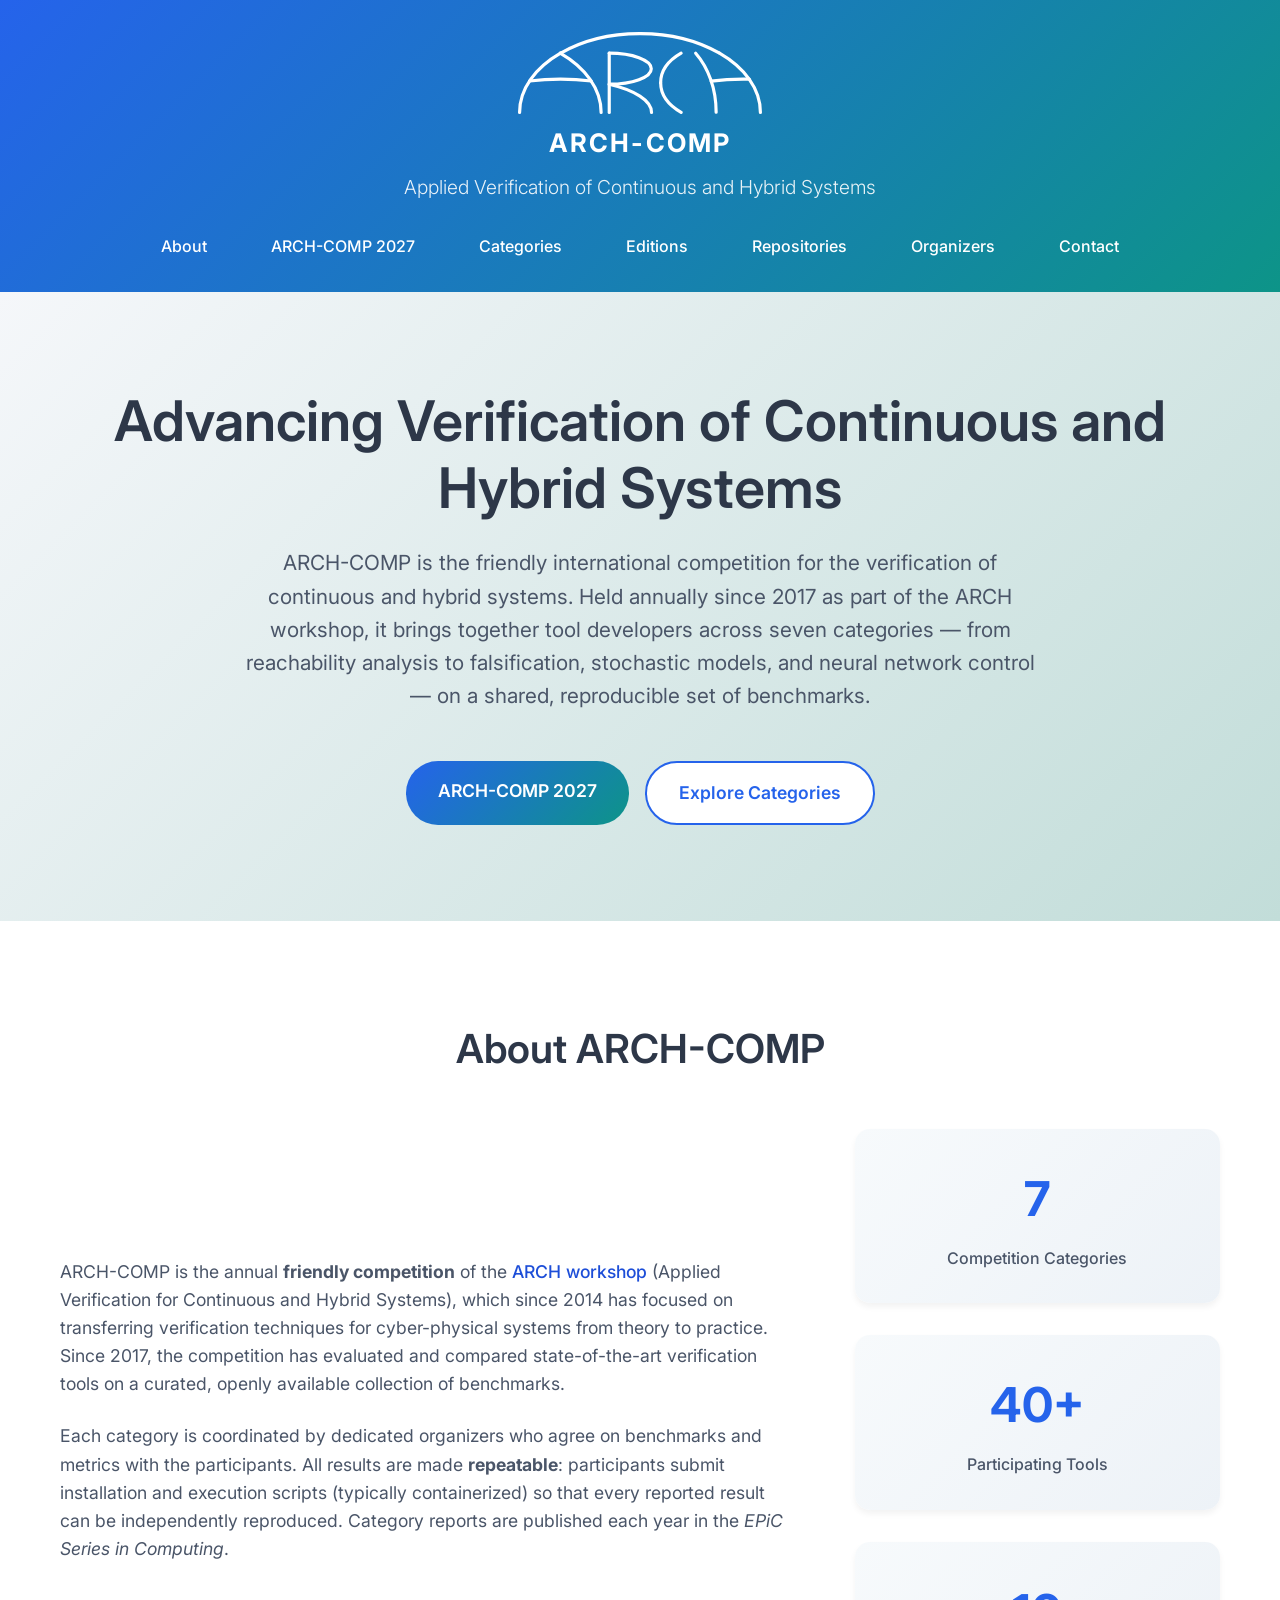
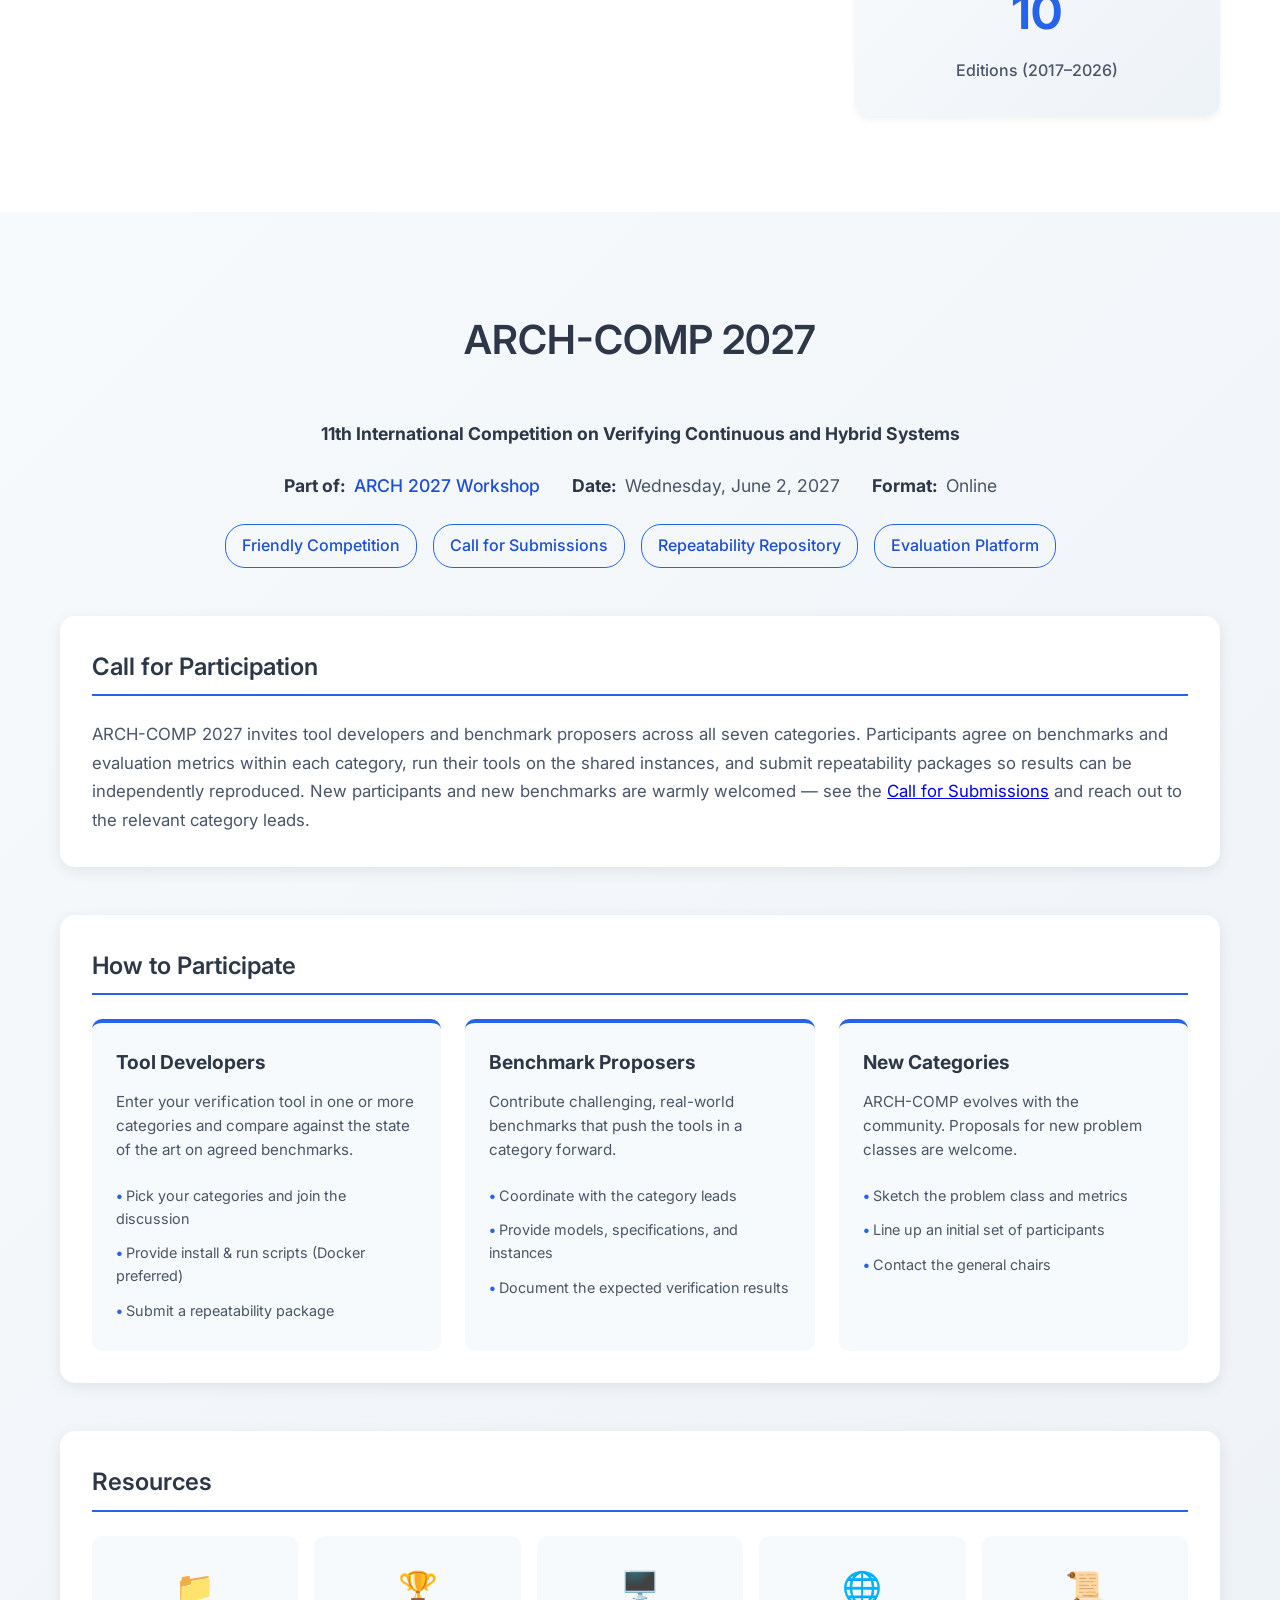
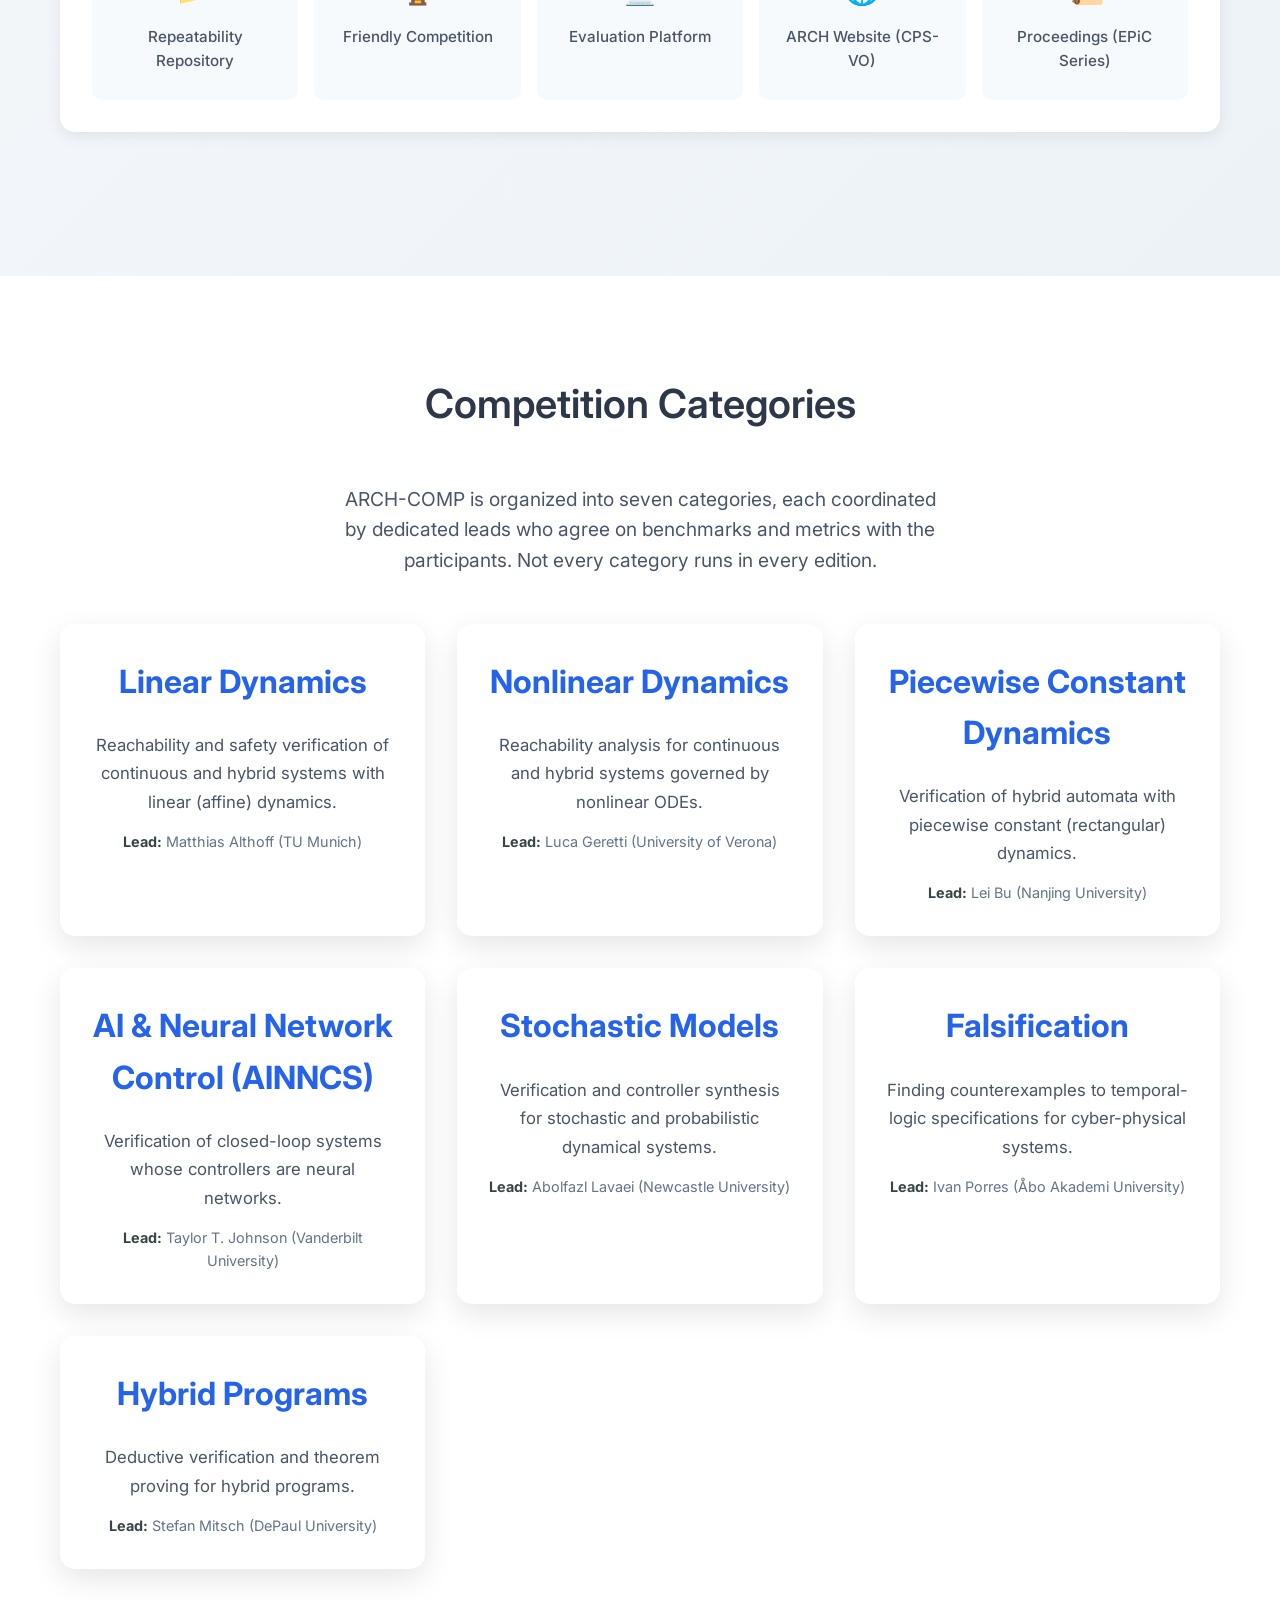
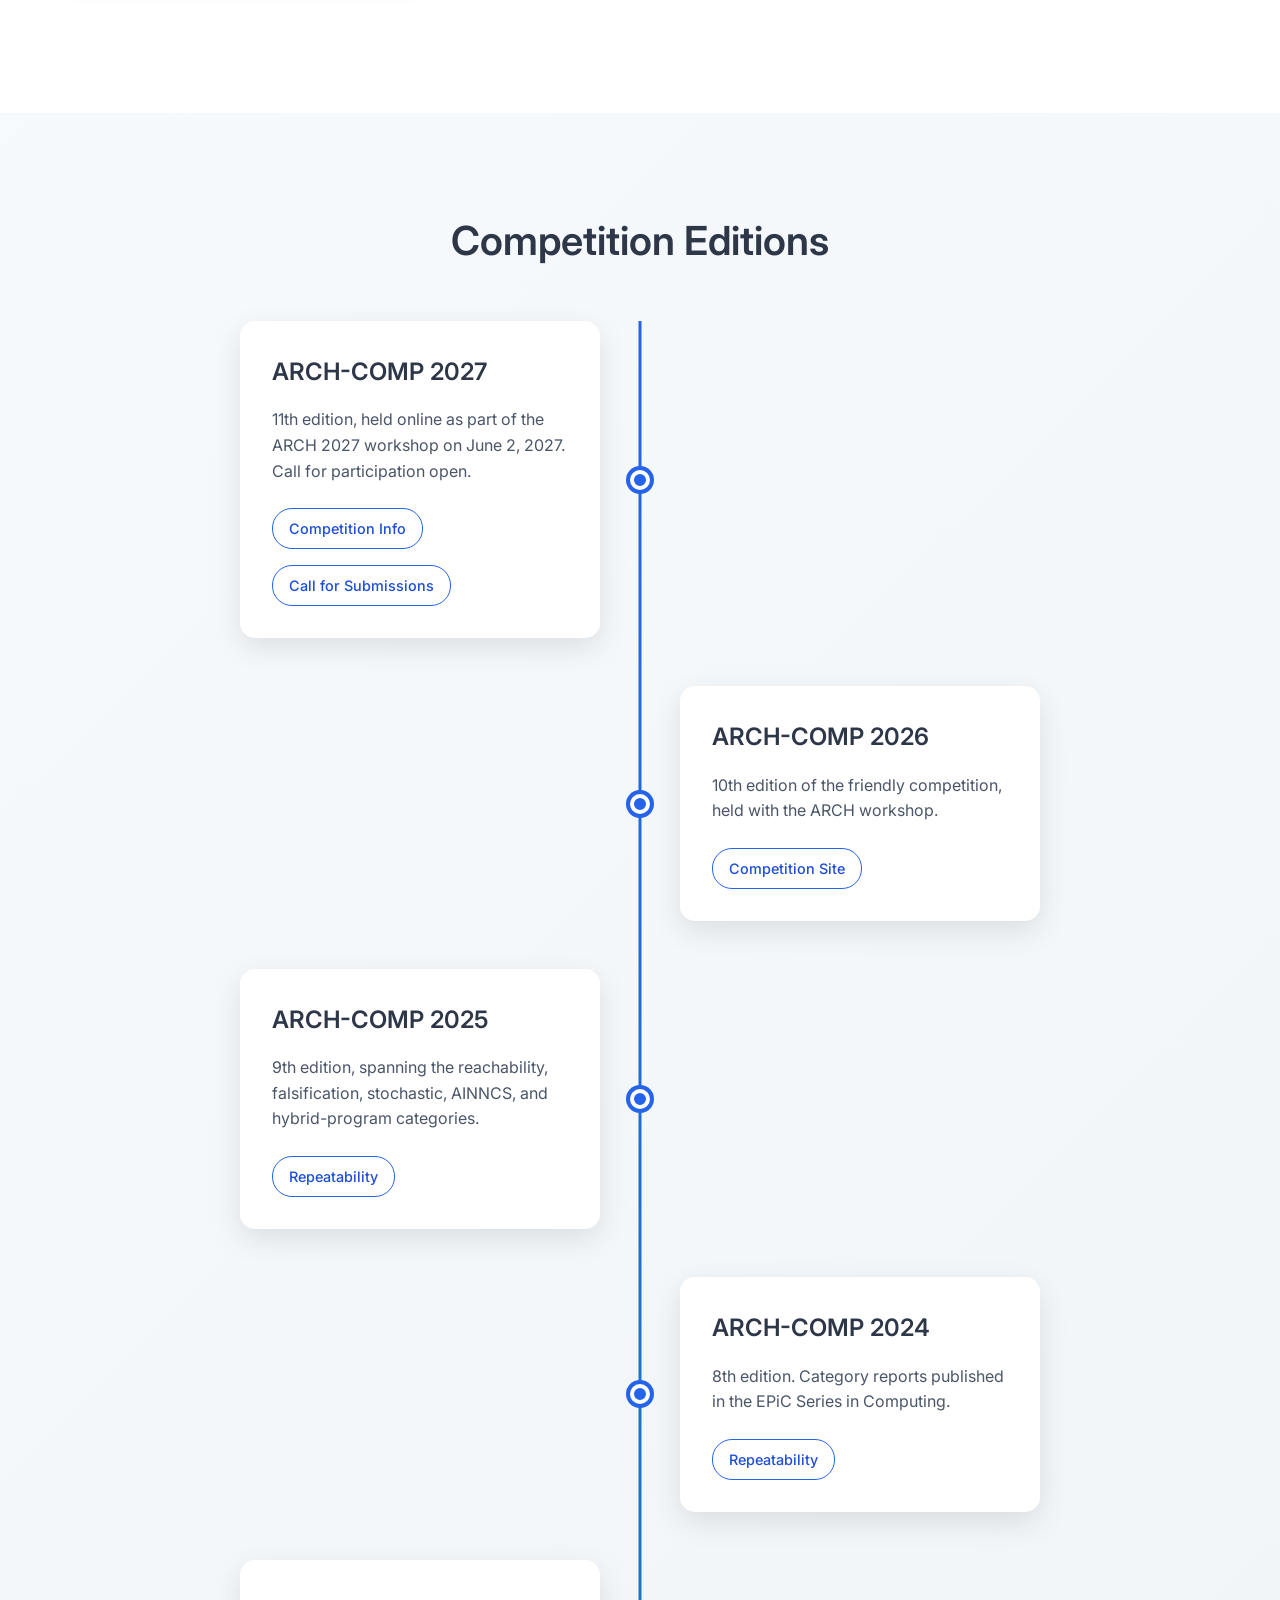
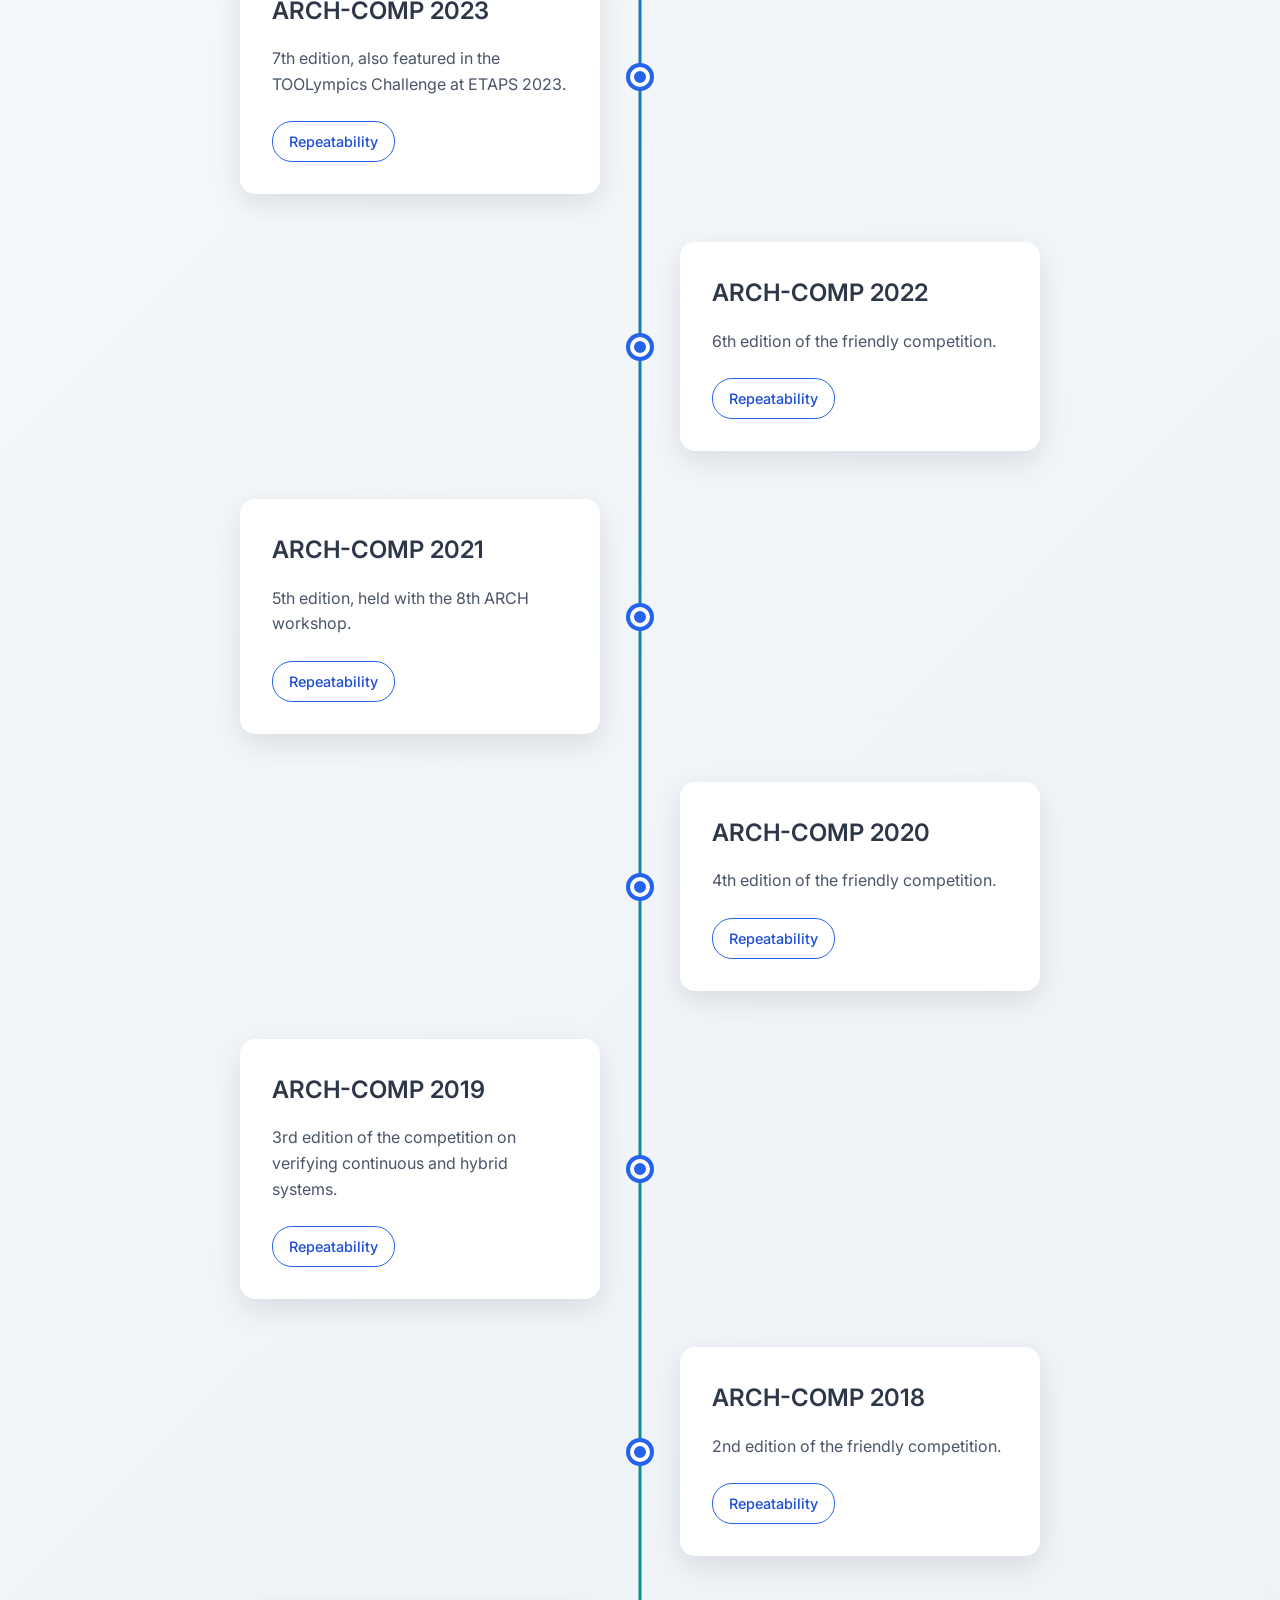
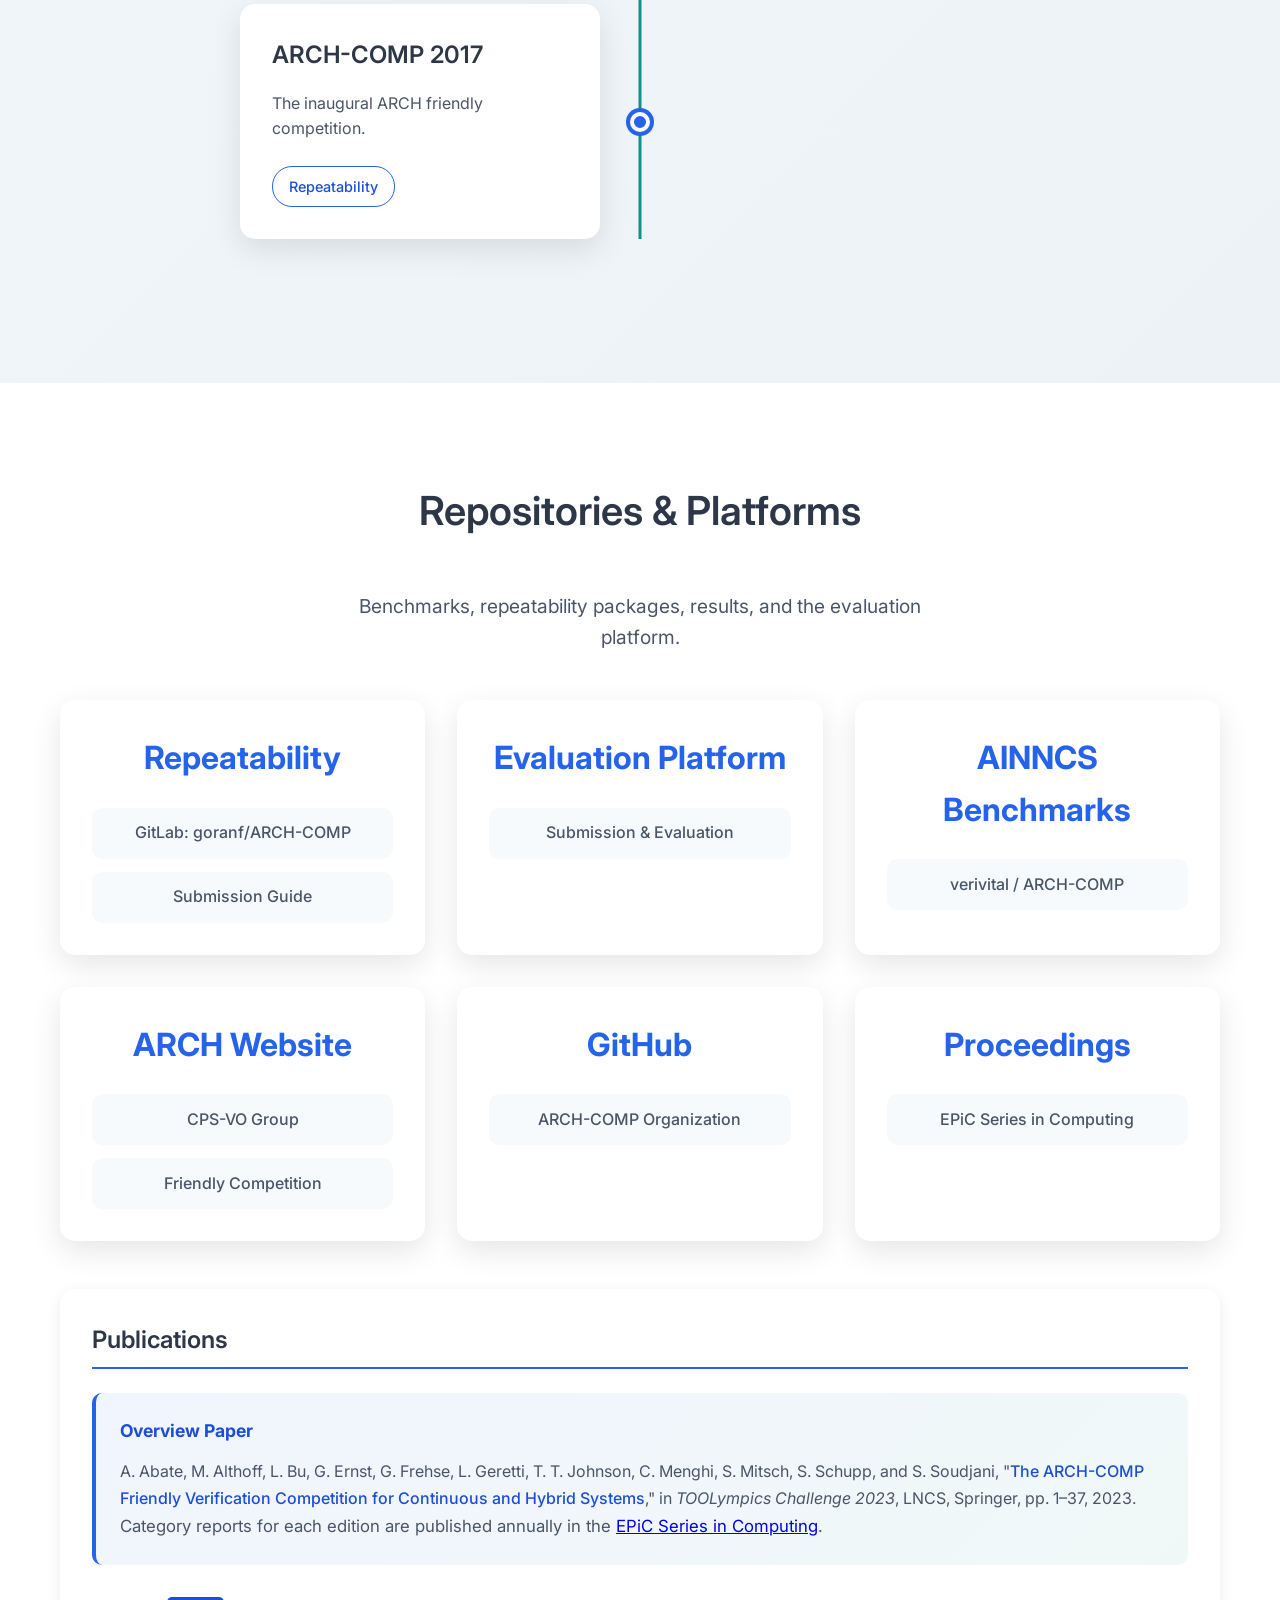
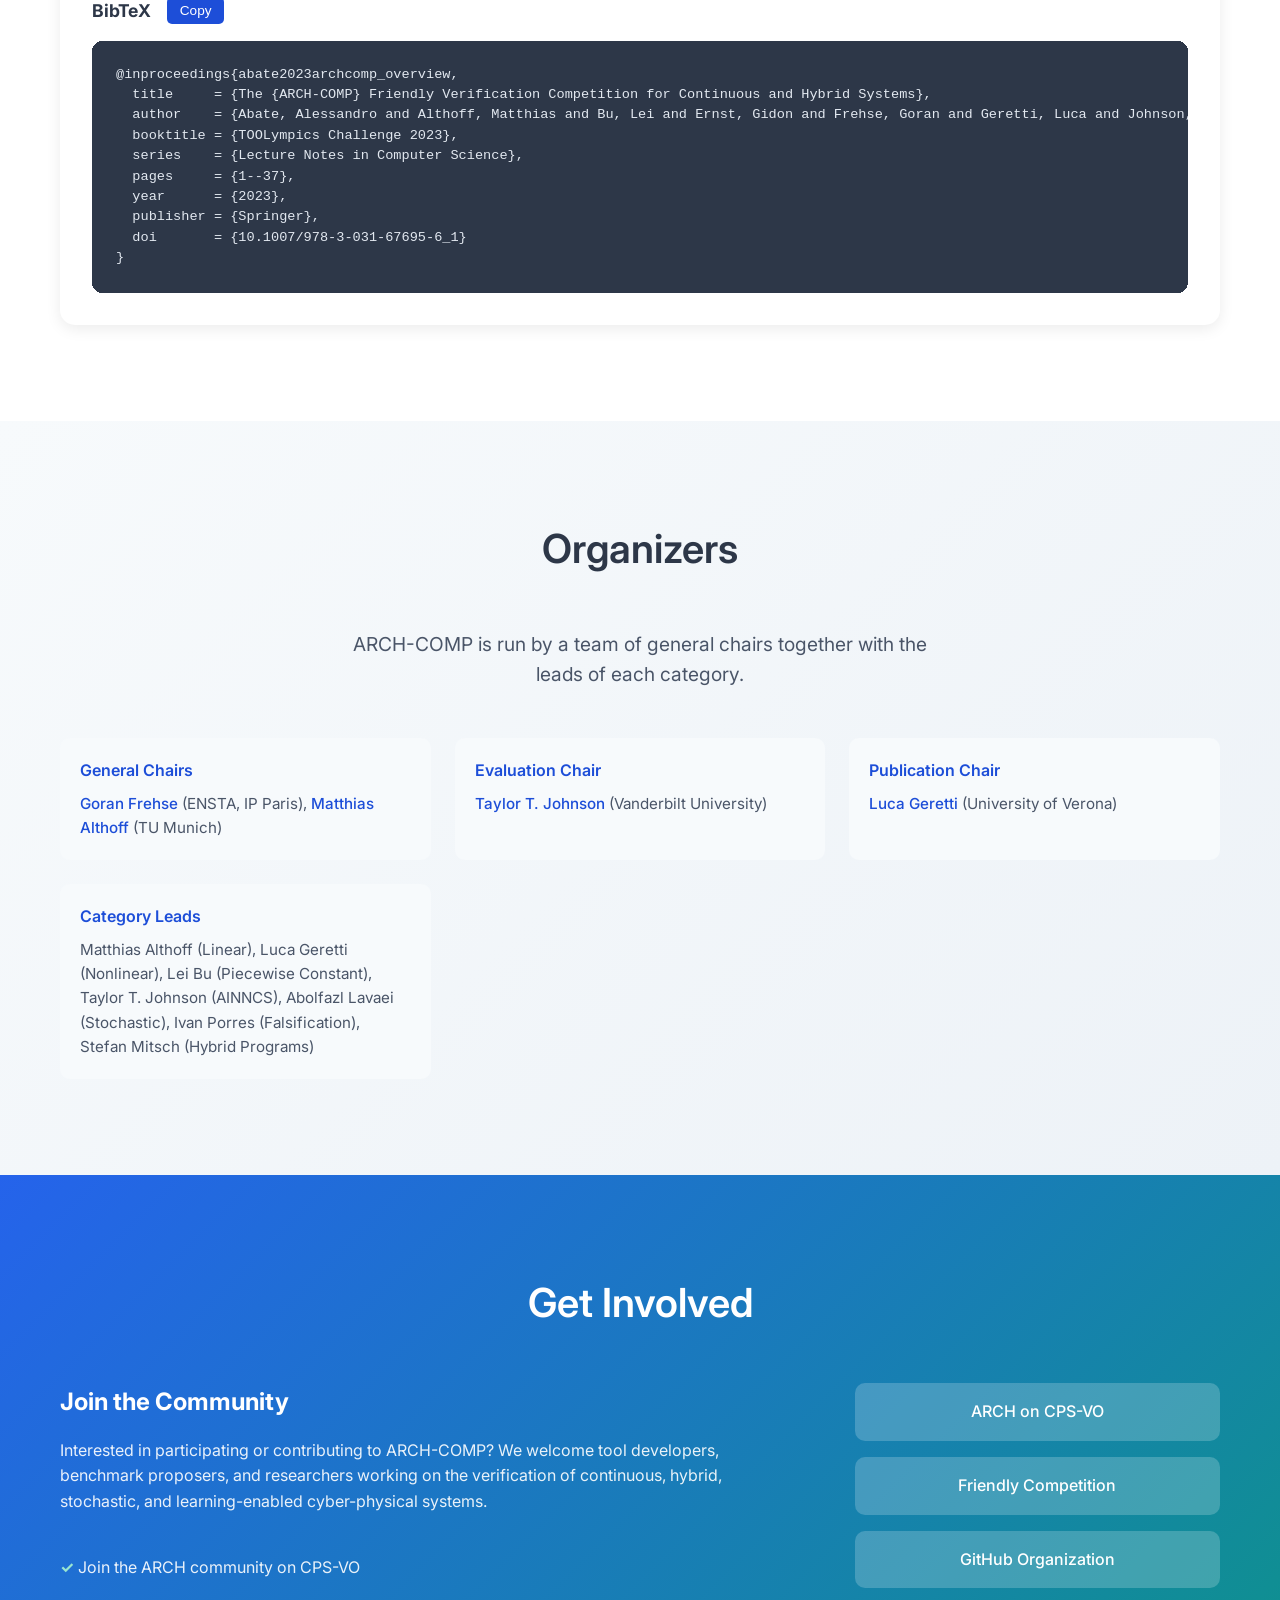
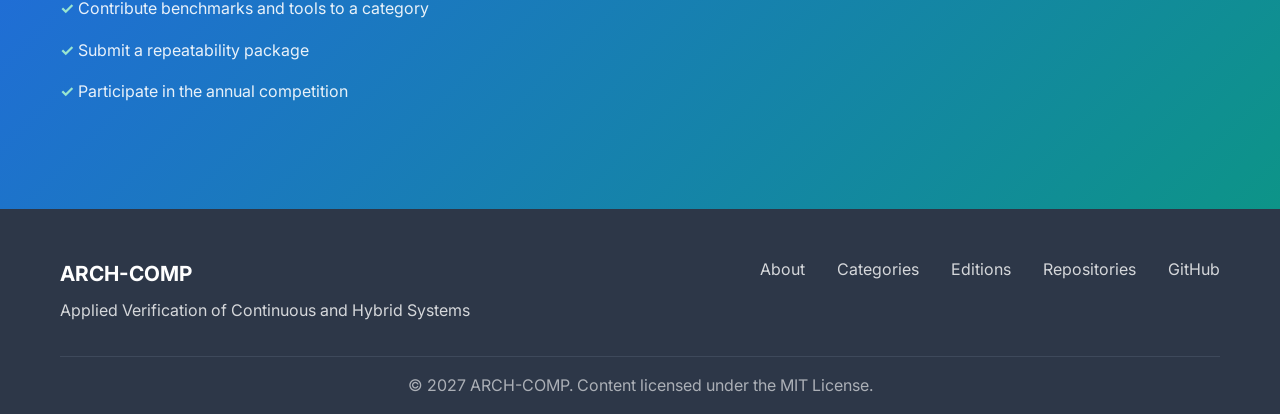
==== index.html @ 12466871 "feat: initial ARCH-COMP website Modernized single-page site for ARCH-COMP, migrated from the CPS-VO " ====
<!DOCTYPE html>
<html lang="en">
<head>
    <meta charset="UTF-8">
    <meta name="viewport" content="width=device-width, initial-scale=1.0">
    <title>ARCH-COMP - International Competition on Verifying Continuous and Hybrid Systems</title>
    <meta name="description" content="ARCH-COMP is the friendly international competition for the verification of continuous and hybrid systems, held annually since 2017 as part of the ARCH workshop. Seven categories spanning reachability, falsification, stochastic models, and neural network control.">
    <link rel="canonical" href="https://arch-comp.github.io/">
    <meta name="theme-color" content="#2563eb">

    <!-- Open Graph -->
    <meta property="og:type" content="website">
    <meta property="og:site_name" content="ARCH-COMP">
    <meta property="og:title" content="ARCH-COMP - Applied Verification of Continuous and Hybrid Systems">
    <meta property="og:description" content="The friendly international competition for the verification of continuous and hybrid systems, held annually since 2017.">
    <meta property="og:url" content="https://arch-comp.github.io/">
    <meta property="og:image" content="https://arch-comp.github.io/images/og-card.png">
    <meta property="og:image:width" content="1200">
    <meta property="og:image:height" content="630">

    <!-- Twitter -->
    <meta name="twitter:card" content="summary_large_image">
    <meta name="twitter:title" content="ARCH-COMP - Applied Verification of Continuous and Hybrid Systems">
    <meta name="twitter:description" content="The friendly international competition for the verification of continuous and hybrid systems, held annually since 2017.">
    <meta name="twitter:image" content="https://arch-comp.github.io/images/og-card.png">

    <!-- Icons -->
    <link rel="icon" href="favicon.ico" sizes="any">
    <link rel="icon" href="favicon.svg" type="image/svg+xml">
    <link rel="apple-touch-icon" href="apple-touch-icon.png">

    <link rel="stylesheet" href="styles.css">
    <link rel="preconnect" href="https://fonts.googleapis.com">
    <link rel="preconnect" href="https://fonts.gstatic.com" crossorigin>
    <link href="https://fonts.googleapis.com/css2?family=Inter:wght@300;400;500;600;700&display=swap" rel="stylesheet">

    <script type="application/ld+json">
    {
      "@context": "https://schema.org",
      "@graph": [
        {
          "@type": "Organization",
          "@id": "https://arch-comp.github.io/#organization",
          "name": "ARCH-COMP",
          "alternateName": "International Competition on Verifying Continuous and Hybrid Systems",
          "url": "https://arch-comp.github.io/",
          "logo": "https://arch-comp.github.io/apple-touch-icon.png",
          "sameAs": ["https://github.com/ARCH-COMP", "https://cps-vo.org/group/ARCH", "https://gitlab.com/goranf/ARCH-COMP"]
        },
        {
          "@type": "Event",
          "name": "ARCH-COMP 2027 - Friendly Competition on Verifying Continuous and Hybrid Systems",
          "startDate": "2027-06-02",
          "eventAttendanceMode": "https://schema.org/OnlineEventAttendanceMode",
          "eventStatus": "https://schema.org/EventScheduled",
          "url": "https://arch-comp.github.io/#archcomp2027",
          "location": {
            "@type": "VirtualLocation",
            "url": "https://cps-vo.org/group/ARCH"
          },
          "organizer": { "@id": "https://arch-comp.github.io/#organization" }
        }
      ]
    }
    </script>
</head>
<body>
    <a href="#main" class="skip-link">Skip to main content</a>
    <header class="header">
        <div class="container">
            <div class="header-content">
                <a href="#hero" class="logo" aria-label="ARCH-COMP home">
                    <img src="logo-white.svg" alt="ARCH" class="logo-img" width="300" height="100">
                    <span class="logo-word">ARCH-COMP</span>
                </a>
                <p class="tagline">Applied Verification of Continuous and Hybrid Systems</p>
            </div>
            <nav class="nav" aria-label="Primary">
                <ul class="nav-list">
                    <li><a href="#about">About</a></li>
                    <li><a href="#archcomp2027">ARCH-COMP 2027</a></li>
                    <li><a href="#categories">Categories</a></li>
                    <li><a href="#competitions">Editions</a></li>
                    <li><a href="#repositories">Repositories</a></li>
                    <li><a href="#organizers">Organizers</a></li>
                    <li><a href="#contact">Contact</a></li>
                </ul>
            </nav>
        </div>
    </header>

    <main class="main" id="main">
        <section id="hero" class="hero">
            <div class="container">
                <div class="hero-content">
                    <h1 class="hero-title">Advancing Verification of Continuous and Hybrid Systems</h1>
                    <p class="hero-description">
                        ARCH-COMP is the friendly international competition for the verification of continuous
                        and hybrid systems. Held annually since 2017 as part of the ARCH workshop, it brings
                        together tool developers across seven categories &mdash; from reachability analysis to
                        falsification, stochastic models, and neural network control &mdash; on a shared,
                        reproducible set of benchmarks.
                    </p>
                    <div class="hero-buttons">
                        <a href="#archcomp2027" class="btn btn-primary">ARCH-COMP 2027</a>
                        <a href="#categories" class="btn btn-secondary">Explore Categories</a>
                    </div>
                </div>
            </div>
        </section>

        <section id="about" class="about">
            <div class="container">
                <h2 class="section-title">About ARCH-COMP</h2>
                <div class="about-content">
                    <div class="about-text">
                        <p>
                            ARCH-COMP is the annual <strong>friendly competition</strong> of the
                            <a href="https://cps-vo.org/group/ARCH" class="researcher-link" target="_blank" rel="noopener">ARCH workshop</a>
                            (Applied Verification for Continuous and Hybrid Systems), which since 2014 has focused on
                            transferring verification techniques for cyber-physical systems from theory to practice.
                            Since 2017, the competition has evaluated and compared state-of-the-art verification tools
                            on a curated, openly available collection of benchmarks.
                        </p>
                        <p>
                            Each category is coordinated by dedicated organizers who agree on benchmarks and metrics
                            with the participants. All results are made <strong>repeatable</strong>: participants submit
                            installation and execution scripts (typically containerized) so that every reported result
                            can be independently reproduced. Category reports are published each year in the
                            <em>EPiC Series in Computing</em>.
                        </p>
                    </div>
                    <div class="about-stats">
                        <div class="stat">
                            <span class="stat-number">7</span>
                            <span class="stat-label">Competition Categories</span>
                        </div>
                        <div class="stat">
                            <span class="stat-number">40+</span>
                            <span class="stat-label">Participating Tools</span>
                        </div>
                        <div class="stat">
                            <span class="stat-number">10</span>
                            <span class="stat-label">Editions (2017&ndash;2026)</span>
                        </div>
                    </div>
                </div>
            </div>
        </section>

        <section id="archcomp2027" class="vnncomp2026">
            <div class="container">
                <h2 class="section-title">ARCH-COMP 2027</h2>

                <div class="vnncomp2026-header">
                    <div class="vnncomp2026-meta">
                        <div class="vnncomp2026-meta-item">
                            <strong>11th International Competition on Verifying Continuous and Hybrid Systems</strong>
                        </div>
                    </div>

                    <div class="vnncomp2026-meta">
                        <div class="vnncomp2026-meta-item">
                            <strong>Part of:</strong> <a href="https://cps-vo.org/group/ARCH" class="researcher-link" target="_blank" rel="noopener">ARCH 2027 Workshop</a>
                        </div>
                        <div class="vnncomp2026-meta-item">
                            <strong>Date:</strong> Wednesday, June 2, 2027
                        </div>
                        <div class="vnncomp2026-meta-item">
                            <strong>Format:</strong> Online
                        </div>
                    </div>

                    <div class="vnncomp2026-links">
                        <a href="https://cps-vo.org/group/ARCH/FriendlyCompetition" class="vnncomp2026-link" target="_blank" rel="noopener">Friendly Competition</a>
                        <a href="https://cps-vo.org/group/ARCH/CallForSubmissions" class="vnncomp2026-link" target="_blank" rel="noopener">Call for Submissions</a>
                        <a href="https://gitlab.com/goranf/ARCH-COMP" class="vnncomp2026-link" target="_blank" rel="noopener">Repeatability Repository</a>
                        <a href="https://arch.repeatability.cps.cit.tum.de/" class="vnncomp2026-link" target="_blank" rel="noopener">Evaluation Platform</a>
                    </div>
                </div>

                <!-- Call for participation -->
                <div class="vnncomp2026-section">
                    <h3 class="vnncomp2026-section-title">Call for Participation</h3>
                    <p class="section-text">
                        ARCH-COMP 2027 invites tool developers and benchmark proposers across all seven categories.
                        Participants agree on benchmarks and evaluation metrics within each category, run their tools
                        on the shared instances, and submit repeatability packages so results can be independently
                        reproduced. New participants and new benchmarks are warmly welcomed &mdash; see the
                        <a href="https://cps-vo.org/group/ARCH/CallForSubmissions" target="_blank" rel="noopener">Call for Submissions</a>
                        and reach out to the relevant category leads.
                    </p>
                </div>

                <!-- Participation Info -->
                <div class="vnncomp2026-section">
                    <h3 class="vnncomp2026-section-title">How to Participate</h3>
                    <div class="participation-grid">
                        <div class="participation-card">
                            <h4>Tool Developers</h4>
                            <p>Enter your verification tool in one or more categories and compare against the state of the art on agreed benchmarks.</p>
                            <ul>
                                <li>Pick your categories and join the discussion</li>
                                <li>Provide install &amp; run scripts (Docker preferred)</li>
                                <li>Submit a repeatability package</li>
                            </ul>
                        </div>
                        <div class="participation-card">
                            <h4>Benchmark Proposers</h4>
                            <p>Contribute challenging, real-world benchmarks that push the tools in a category forward.</p>
                            <ul>
                                <li>Coordinate with the category leads</li>
                                <li>Provide models, specifications, and instances</li>
                                <li>Document the expected verification results</li>
                            </ul>
                        </div>
                        <div class="participation-card">
                            <h4>New Categories</h4>
                            <p>ARCH-COMP evolves with the community. Proposals for new problem classes are welcome.</p>
                            <ul>
                                <li>Sketch the problem class and metrics</li>
                                <li>Line up an initial set of participants</li>
                                <li>Contact the general chairs</li>
                            </ul>
                        </div>
                    </div>
                </div>

                <!-- Resources -->
                <div class="vnncomp2026-section">
                    <h3 class="vnncomp2026-section-title">Resources</h3>
                    <div class="resources-grid">
                        <a href="https://gitlab.com/goranf/ARCH-COMP" class="resource-link" target="_blank" rel="noopener">
                            <span class="resource-icon">📁</span>
                            <span class="resource-text">Repeatability Repository</span>
                        </a>
                        <a href="https://cps-vo.org/group/ARCH/FriendlyCompetition" class="resource-link" target="_blank" rel="noopener">
                            <span class="resource-icon">🏆</span>
                            <span class="resource-text">Friendly Competition</span>
                        </a>
                        <a href="https://arch.repeatability.cps.cit.tum.de/" class="resource-link" target="_blank" rel="noopener">
                            <span class="resource-icon">🖥️</span>
                            <span class="resource-text">Evaluation Platform</span>
                        </a>
                        <a href="https://cps-vo.org/group/ARCH" class="resource-link" target="_blank" rel="noopener">
                            <span class="resource-icon">🌐</span>
                            <span class="resource-text">ARCH Website (CPS-VO)</span>
                        </a>
                        <a href="https://easychair.org/publications/EPiC/Computing" class="resource-link" target="_blank" rel="noopener">
                            <span class="resource-icon">📜</span>
                            <span class="resource-text">Proceedings (EPiC Series)</span>
                        </a>
                    </div>
                </div>
            </div>
        </section>

        <section id="categories" class="repositories">
            <div class="container">
                <h2 class="section-title">Competition Categories</h2>
                <p class="section-description">
                    ARCH-COMP is organized into seven categories, each coordinated by dedicated leads who agree on
                    benchmarks and metrics with the participants. Not every category runs in every edition.
                </p>

                <div class="repo-grid">
                    <div class="repo-card">
                        <h3 class="repo-year">Linear Dynamics</h3>
                        <p class="section-text">Reachability and safety verification of continuous and hybrid systems with linear (affine) dynamics.</p>
                        <p class="cat-lead"><strong>Lead:</strong> Matthias Althoff (TU Munich)</p>
                    </div>
                    <div class="repo-card">
                        <h3 class="repo-year">Nonlinear Dynamics</h3>
                        <p class="section-text">Reachability analysis for continuous and hybrid systems governed by nonlinear ODEs.</p>
                        <p class="cat-lead"><strong>Lead:</strong> Luca Geretti (University of Verona)</p>
                    </div>
                    <div class="repo-card">
                        <h3 class="repo-year">Piecewise Constant Dynamics</h3>
                        <p class="section-text">Verification of hybrid automata with piecewise constant (rectangular) dynamics.</p>
                        <p class="cat-lead"><strong>Lead:</strong> Lei Bu (Nanjing University)</p>
                    </div>
                    <div class="repo-card">
                        <h3 class="repo-year">AI &amp; Neural Network Control (AINNCS)</h3>
                        <p class="section-text">Verification of closed-loop systems whose controllers are neural networks.</p>
                        <p class="cat-lead"><strong>Lead:</strong> Taylor T. Johnson (Vanderbilt University)</p>
                    </div>
                    <div class="repo-card">
                        <h3 class="repo-year">Stochastic Models</h3>
                        <p class="section-text">Verification and controller synthesis for stochastic and probabilistic dynamical systems.</p>
                        <p class="cat-lead"><strong>Lead:</strong> Abolfazl Lavaei (Newcastle University)</p>
                    </div>
                    <div class="repo-card">
                        <h3 class="repo-year">Falsification</h3>
                        <p class="section-text">Finding counterexamples to temporal-logic specifications for cyber-physical systems.</p>
                        <p class="cat-lead"><strong>Lead:</strong> Ivan Porres (Åbo Akademi University)</p>
                    </div>
                    <div class="repo-card">
                        <h3 class="repo-year">Hybrid Programs</h3>
                        <p class="section-text">Deductive verification and theorem proving for hybrid programs.</p>
                        <p class="cat-lead"><strong>Lead:</strong> Stefan Mitsch (DePaul University)</p>
                    </div>
                </div>
            </div>
        </section>

        <section id="competitions" class="competitions">
            <div class="container">
                <h2 class="section-title">Competition Editions</h2>
                <div class="timeline">
                    <div class="timeline-item" data-year="2027">
                        <div class="timeline-marker"></div>
                        <div class="timeline-content">
                            <h3 class="timeline-title">ARCH-COMP 2027</h3>
                            <p class="timeline-description">11th edition, held online as part of the ARCH 2027 workshop on June 2, 2027. Call for participation open.</p>
                            <div class="timeline-links">
                                <a href="#archcomp2027" class="timeline-link">Competition Info</a>
                                <a href="https://cps-vo.org/group/ARCH/CallForSubmissions" class="timeline-link" target="_blank" rel="noopener">Call for Submissions</a>
                            </div>
                        </div>
                    </div>
                    <div class="timeline-item" data-year="2026">
                        <div class="timeline-marker"></div>
                        <div class="timeline-content">
                            <h3 class="timeline-title">ARCH-COMP 2026</h3>
                            <p class="timeline-description">10th edition of the friendly competition, held with the ARCH workshop.</p>
                            <div class="timeline-links">
                                <a href="https://cps-vo.org/group/ARCH/FriendlyCompetition" class="timeline-link" target="_blank" rel="noopener">Competition Site</a>
                            </div>
                        </div>
                    </div>
                    <div class="timeline-item" data-year="2025">
                        <div class="timeline-marker"></div>
                        <div class="timeline-content">
                            <h3 class="timeline-title">ARCH-COMP 2025</h3>
                            <p class="timeline-description">9th edition, spanning the reachability, falsification, stochastic, AINNCS, and hybrid-program categories.</p>
                            <div class="timeline-links">
                                <a href="https://gitlab.com/goranf/ARCH-COMP/-/tree/master/2025" class="timeline-link" target="_blank" rel="noopener">Repeatability</a>
                            </div>
                        </div>
                    </div>
                    <div class="timeline-item" data-year="2024">
                        <div class="timeline-marker"></div>
                        <div class="timeline-content">
                            <h3 class="timeline-title">ARCH-COMP 2024</h3>
                            <p class="timeline-description">8th edition. Category reports published in the EPiC Series in Computing.</p>
                            <div class="timeline-links">
                                <a href="https://gitlab.com/goranf/ARCH-COMP/-/tree/master/2024" class="timeline-link" target="_blank" rel="noopener">Repeatability</a>
                            </div>
                        </div>
                    </div>
                    <div class="timeline-item" data-year="2023">
                        <div class="timeline-marker"></div>
                        <div class="timeline-content">
                            <h3 class="timeline-title">ARCH-COMP 2023</h3>
                            <p class="timeline-description">7th edition, also featured in the TOOLympics Challenge at ETAPS 2023.</p>
                            <div class="timeline-links">
                                <a href="https://gitlab.com/goranf/ARCH-COMP/-/tree/master/2023" class="timeline-link" target="_blank" rel="noopener">Repeatability</a>
                            </div>
                        </div>
                    </div>
                    <div class="timeline-item" data-year="2022">
                        <div class="timeline-marker"></div>
                        <div class="timeline-content">
                            <h3 class="timeline-title">ARCH-COMP 2022</h3>
                            <p class="timeline-description">6th edition of the friendly competition.</p>
                            <div class="timeline-links">
                                <a href="https://gitlab.com/goranf/ARCH-COMP/-/tree/master/2022" class="timeline-link" target="_blank" rel="noopener">Repeatability</a>
                            </div>
                        </div>
                    </div>
                    <div class="timeline-item" data-year="2021">
                        <div class="timeline-marker"></div>
                        <div class="timeline-content">
                            <h3 class="timeline-title">ARCH-COMP 2021</h3>
                            <p class="timeline-description">5th edition, held with the 8th ARCH workshop.</p>
                            <div class="timeline-links">
                                <a href="https://gitlab.com/goranf/ARCH-COMP/-/tree/master/2021" class="timeline-link" target="_blank" rel="noopener">Repeatability</a>
                            </div>
                        </div>
                    </div>
                    <div class="timeline-item" data-year="2020">
                        <div class="timeline-marker"></div>
                        <div class="timeline-content">
                            <h3 class="timeline-title">ARCH-COMP 2020</h3>
                            <p class="timeline-description">4th edition of the friendly competition.</p>
                            <div class="timeline-links">
                                <a href="https://gitlab.com/goranf/ARCH-COMP/-/tree/master/2020" class="timeline-link" target="_blank" rel="noopener">Repeatability</a>
                            </div>
                        </div>
                    </div>
                    <div class="timeline-item" data-year="2019">
                        <div class="timeline-marker"></div>
                        <div class="timeline-content">
                            <h3 class="timeline-title">ARCH-COMP 2019</h3>
                            <p class="timeline-description">3rd edition of the competition on verifying continuous and hybrid systems.</p>
                            <div class="timeline-links">
                                <a href="https://gitlab.com/goranf/ARCH-COMP/-/tree/master/2019" class="timeline-link" target="_blank" rel="noopener">Repeatability</a>
                            </div>
                        </div>
                    </div>
                    <div class="timeline-item" data-year="2018">
                        <div class="timeline-marker"></div>
                        <div class="timeline-content">
                            <h3 class="timeline-title">ARCH-COMP 2018</h3>
                            <p class="timeline-description">2nd edition of the friendly competition.</p>
                            <div class="timeline-links">
                                <a href="https://gitlab.com/goranf/ARCH-COMP/-/tree/master/2018" class="timeline-link" target="_blank" rel="noopener">Repeatability</a>
                            </div>
                        </div>
                    </div>
                    <div class="timeline-item" data-year="2017">
                        <div class="timeline-marker"></div>
                        <div class="timeline-content">
                            <h3 class="timeline-title">ARCH-COMP 2017</h3>
                            <p class="timeline-description">The inaugural ARCH friendly competition.</p>
                            <div class="timeline-links">
                                <a href="https://gitlab.com/goranf/ARCH-COMP/-/tree/master/2017" class="timeline-link" target="_blank" rel="noopener">Repeatability</a>
                            </div>
                        </div>
                    </div>
                </div>
            </div>
        </section>

        <section id="repositories" class="repositories">
            <div class="container">
                <h2 class="section-title">Repositories &amp; Platforms</h2>
                <p class="section-description">
                    Benchmarks, repeatability packages, results, and the evaluation platform.
                </p>

                <div class="repo-grid">
                    <div class="repo-card">
                        <h3 class="repo-year">Repeatability</h3>
                        <div class="repo-links">
                            <a href="https://gitlab.com/goranf/ARCH-COMP" class="repo-link" target="_blank" rel="noopener">GitLab: goranf/ARCH-COMP</a>
                            <a href="https://gitlab.com/goranf/ARCH-COMP/-/blob/master/README.md" class="repo-link" target="_blank" rel="noopener">Submission Guide</a>
                        </div>
                    </div>
                    <div class="repo-card">
                        <h3 class="repo-year">Evaluation Platform</h3>
                        <div class="repo-links">
                            <a href="https://arch.repeatability.cps.cit.tum.de/" class="repo-link" target="_blank" rel="noopener">Submission &amp; Evaluation</a>
                        </div>
                    </div>
                    <div class="repo-card">
                        <h3 class="repo-year">AINNCS Benchmarks</h3>
                        <div class="repo-links">
                            <a href="https://github.com/verivital/ARCH-COMP2024" class="repo-link" target="_blank" rel="noopener">verivital / ARCH-COMP</a>
                        </div>
                    </div>
                    <div class="repo-card">
                        <h3 class="repo-year">ARCH Website</h3>
                        <div class="repo-links">
                            <a href="https://cps-vo.org/group/ARCH" class="repo-link" target="_blank" rel="noopener">CPS-VO Group</a>
                            <a href="https://cps-vo.org/group/ARCH/FriendlyCompetition" class="repo-link" target="_blank" rel="noopener">Friendly Competition</a>
                        </div>
                    </div>
                    <div class="repo-card">
                        <h3 class="repo-year">GitHub</h3>
                        <div class="repo-links">
                            <a href="https://github.com/ARCH-COMP" class="repo-link" target="_blank" rel="noopener">ARCH-COMP Organization</a>
                        </div>
                    </div>
                    <div class="repo-card">
                        <h3 class="repo-year">Proceedings</h3>
                        <div class="repo-links">
                            <a href="https://easychair.org/publications/EPiC/Computing" class="repo-link" target="_blank" rel="noopener">EPiC Series in Computing</a>
                        </div>
                    </div>
                </div>

                <!-- Publications -->
                <div class="publications-section" id="publications">
                    <h3 class="publications-title">Publications</h3>

                    <div class="overview-paper">
                        <h4>Overview Paper</h4>
                        <p class="paper-citation">
                            A. Abate, M. Althoff, L. Bu, G. Ernst, G. Frehse, L. Geretti, T. T. Johnson, C. Menghi,
                            S. Mitsch, S. Schupp, and S. Soudjani,
                            "<a href="https://doi.org/10.1007/978-3-031-67695-6_1" target="_blank" rel="noopener">The ARCH-COMP Friendly Verification Competition for Continuous and Hybrid Systems</a>,"
                            in <em>TOOLympics Challenge 2023</em>, LNCS, Springer, pp. 1&ndash;37, 2023.
                        </p>
                        <p class="section-text">
                            Category reports for each edition are published annually in the
                            <a href="https://easychair.org/publications/EPiC/Computing" target="_blank" rel="noopener">EPiC Series in Computing</a>.
                        </p>
                    </div>

                    <div class="bibtex-section">
                        <h4>BibTeX <button class="copy-bibtex-btn" onclick="copyBibtex()">Copy</button></h4>
                        <pre class="bibtex-code" id="bibtex-content">@inproceedings{abate2023archcomp_overview,
  title     = {The {ARCH-COMP} Friendly Verification Competition for Continuous and Hybrid Systems},
  author    = {Abate, Alessandro and Althoff, Matthias and Bu, Lei and Ernst, Gidon and Frehse, Goran and Geretti, Luca and Johnson, Taylor T. and Menghi, Claudio and Mitsch, Stefan and Schupp, Stefan and Soudjani, Sadegh},
  booktitle = {TOOLympics Challenge 2023},
  series    = {Lecture Notes in Computer Science},
  pages     = {1--37},
  year      = {2023},
  publisher = {Springer},
  doi       = {10.1007/978-3-031-67695-6_1}
}</pre>
                    </div>
                </div>
            </div>
        </section>

        <section id="organizers" class="participants">
            <div class="container">
                <h2 class="section-title">Organizers</h2>
                <p class="section-description">
                    ARCH-COMP is run by a team of general chairs together with the leads of each category.
                </p>

                <div class="committee-grid">
                    <div class="committee-role">
                        <h4>General Chairs</h4>
                        <p>
                            <a href="https://ensta-paris.fr/" class="researcher-link" target="_blank" rel="noopener">Goran Frehse</a> (ENSTA, IP Paris),
                            <a href="https://www.ce.cit.tum.de/en/cps/members/prof-dr-ing-matthias-althoff/" class="researcher-link" target="_blank" rel="noopener">Matthias Althoff</a> (TU Munich)
                        </p>
                    </div>
                    <div class="committee-role">
                        <h4>Evaluation Chair</h4>
                        <p>
                            <a href="https://www.taylortjohnson.com/" class="researcher-link" target="_blank" rel="noopener">Taylor T. Johnson</a> (Vanderbilt University)
                        </p>
                    </div>
                    <div class="committee-role">
                        <h4>Publication Chair</h4>
                        <p>
                            <a href="https://www.di.univr.it/?ent=persona&id=32338" class="researcher-link" target="_blank" rel="noopener">Luca Geretti</a> (University of Verona)
                        </p>
                    </div>
                    <div class="committee-role">
                        <h4>Category Leads</h4>
                        <p>
                            Matthias Althoff (Linear), Luca Geretti (Nonlinear), Lei Bu (Piecewise Constant),
                            Taylor T. Johnson (AINNCS), Abolfazl Lavaei (Stochastic), Ivan Porres (Falsification),
                            Stefan Mitsch (Hybrid Programs)
                        </p>
                    </div>
                </div>
            </div>
        </section>

        <section id="contact" class="contact">
            <div class="container">
                <h2 class="section-title">Get Involved</h2>
                <div class="contact-content">
                    <div class="contact-info">
                        <h3>Join the Community</h3>
                        <p>
                            Interested in participating or contributing to ARCH-COMP? We welcome tool developers,
                            benchmark proposers, and researchers working on the verification of continuous, hybrid,
                            stochastic, and learning-enabled cyber-physical systems.
                        </p>
                        <ul class="contact-list">
                            <li>Join the ARCH community on CPS-VO</li>
                            <li>Contribute benchmarks and tools to a category</li>
                            <li>Submit a repeatability package</li>
                            <li>Participate in the annual competition</li>
                        </ul>
                    </div>
                    <div class="contact-links">
                        <a href="https://cps-vo.org/group/ARCH" class="contact-btn" target="_blank" rel="noopener">ARCH on CPS-VO</a>
                        <a href="https://cps-vo.org/group/ARCH/FriendlyCompetition" class="contact-btn" target="_blank" rel="noopener">Friendly Competition</a>
                        <a href="https://github.com/ARCH-COMP" class="contact-btn" target="_blank" rel="noopener">GitHub Organization</a>
                    </div>
                </div>
            </div>
        </section>
    </main>

    <footer class="footer">
        <div class="container">
            <div class="footer-content">
                <div class="footer-info">
                    <h3>ARCH-COMP</h3>
                    <p>Applied Verification of Continuous and Hybrid Systems</p>
                </div>
                <nav class="footer-links" aria-label="Footer">
                    <a href="#about">About</a>
                    <a href="#categories">Categories</a>
                    <a href="#competitions">Editions</a>
                    <a href="#repositories">Repositories</a>
                    <a href="https://github.com/ARCH-COMP" target="_blank" rel="noopener">GitHub</a>
                </nav>
            </div>
            <div class="footer-bottom">
                <p>&copy; 2027 ARCH-COMP. Content licensed under the MIT License.</p>
            </div>
        </div>
    </footer>

    <script src="script.js"></script>
</body>
</html>
---- styles.css ----
/* Brand color tokens (ARCH blue -> teal, matching the submission platform) */
:root {
    --brand: #2563eb;          /* primary brand blue (decorative / large headings) */
    --brand-dark: #0d9488;     /* secondary brand teal (gradient end) */
    --brand-link: #1d4ed8;     /* darker blue for small/interactive text — WCAG AA (6.3:1 on white) */
    --brand-slate: #384446;    /* ARCH logo slate (letters, dark accents) */
}

/* CSS Reset and Base Styles */
* {
    margin: 0;
    padding: 0;
    box-sizing: border-box;
}

html {
    scroll-behavior: smooth;
}

body {
    font-family: 'Inter', -apple-system, BlinkMacSystemFont, 'Segoe UI', 'Roboto', sans-serif;
    line-height: 1.6;
    color: #333;
    background-color: #ffffff;
}

.container {
    max-width: 1200px;
    margin: 0 auto;
    padding: 0 20px;
}

/* Header Styles */
.header {
    background: linear-gradient(135deg, #2563eb 0%, #0d9488 100%);
    color: white;
    padding: 2rem 0;
    box-shadow: 0 2px 10px rgba(0,0,0,0.1);
}

.header-content {
    text-align: center;
    margin-bottom: 2rem;
}

.logo {
    font-size: 3rem;
    font-weight: 700;
    margin-bottom: 0.5rem;
    letter-spacing: -0.02em;
}

.tagline {
    font-size: 1.2rem;
    opacity: 0.9;
    font-weight: 300;
}

.nav-list {
    display: flex;
    justify-content: center;
    list-style: none;
    gap: 2rem;
    flex-wrap: wrap;
}

.nav-list a {
    color: white;
    text-decoration: none;
    font-weight: 500;
    padding: 0.5rem 1rem;
    border-radius: 25px;
    transition: all 0.3s ease;
}

.nav-list a:hover {
    background-color: rgba(255,255,255,0.2);
    transform: translateY(-2px);
}

/* Hero Section */
.hero {
    background: linear-gradient(135deg, #f5f7fa 0%, #c2ddd9 100%);
    padding: 6rem 0;
    text-align: center;
}

.hero-title {
    font-size: 3.5rem;
    font-weight: 600;
    margin-bottom: 1.5rem;
    color: #2d3748;
    line-height: 1.2;
}

.hero-description {
    font-size: 1.3rem;
    color: #4a5568;
    max-width: 800px;
    margin: 0 auto 3rem;
    line-height: 1.6;
}

.hero-buttons {
    display: flex;
    gap: 1rem;
    justify-content: center;
    flex-wrap: wrap;
}

.btn {
    display: inline-block;
    padding: 1rem 2rem;
    text-decoration: none;
    border-radius: 50px;
    font-weight: 600;
    transition: all 0.3s ease;
    border: none;
    cursor: pointer;
    font-size: 1.1rem;
}

.btn-primary {
    background: linear-gradient(135deg, #2563eb 0%, #0d9488 100%);
    color: white;
}

.btn-primary:hover {
    transform: translateY(-3px);
    box-shadow: 0 10px 25px rgba(37, 99, 235, 0.4);
}

.btn-secondary {
    background: white;
    color: #2563eb;
    border: 2px solid #2563eb;
}

.btn-secondary:hover {
    background: #2563eb;
    color: white;
    transform: translateY(-3px);
}

/* Section Styles */
.section-title {
    font-size: 2.5rem;
    font-weight: 600;
    text-align: center;
    margin-bottom: 3rem;
    color: #2d3748;
}

.section-description {
    text-align: center;
    font-size: 1.2rem;
    color: #4a5568;
    max-width: 600px;
    margin: 0 auto 3rem;
}

/* About Section */
.about {
    padding: 6rem 0;
    background: white;
}

.about-content {
    display: grid;
    grid-template-columns: 2fr 1fr;
    gap: 4rem;
    align-items: center;
}

.about-text p {
    font-size: 1.1rem;
    color: #4a5568;
    margin-bottom: 1.5rem;
}

.about-stats {
    display: grid;
    gap: 2rem;
}

.stat {
    text-align: center;
    padding: 2rem;
    background: linear-gradient(135deg, #f7fafc 0%, #edf2f7 100%);
    border-radius: 15px;
    box-shadow: 0 4px 6px rgba(0,0,0,0.05);
}

.stat-number {
    display: block;
    font-size: 3rem;
    font-weight: 700;
    color: #2563eb;
    margin-bottom: 0.5rem;
}

.stat-label {
    color: #4a5568;
    font-weight: 500;
}

/* AAAI 2026 Lab Section */
.aaai2026 {
    padding: 6rem 0;
    background: white;
}

.aaai2026-header {
    text-align: center;
    margin-bottom: 3rem;
}

.aaai2026-meta {
    display: flex;
    flex-wrap: wrap;
    justify-content: center;
    gap: 2rem;
    margin-bottom: 2rem;
}

.aaai2026-meta-item {
    display: flex;
    align-items: center;
    gap: 0.5rem;
    font-size: 1.1rem;
    color: #4a5568;
}

.aaai2026-meta-item strong {
    color: #2d3748;
}

.aaai2026-links {
    display: flex;
    justify-content: center;
    gap: 1rem;
    margin-bottom: 2rem;
    flex-wrap: wrap;
}

.aaai2026-link {
    color: #2563eb;
    text-decoration: none;
    padding: 0.5rem 1rem;
    border: 1px solid #2563eb;
    border-radius: 20px;
    font-weight: 500;
    transition: all 0.3s ease;
}

.aaai2026-link:hover {
    background: #2563eb;
    color: white;
}

.aaai2026-organizers {
    font-size: 0.95rem;
    color: #4a5568;
    max-width: 900px;
    margin: 0 auto 3rem;
    text-align: center;
    line-height: 2.2;
}

/* Researcher Links */
.researcher-link {
    color: #2563eb;
    text-decoration: none;
    font-weight: 500;
    transition: color 0.2s ease;
}

.researcher-link:hover {
    color: #0d9488;
    text-decoration: underline;
}

.scholar-icon {
    display: inline-block;
    width: 16px;
    height: 16px;
    margin-left: 4px;
    vertical-align: middle;
    opacity: 0.7;
    transition: opacity 0.2s ease;
}

.scholar-icon:hover {
    opacity: 1;
}

/* Ensure scholar icon link stays visible after click/visited */
a[title="Google Scholar"] {
    display: inline;
}

a[title="Google Scholar"]:visited .scholar-icon,
a[title="Google Scholar"]:active .scholar-icon {
    display: inline-block;
    opacity: 0.7;
}

.speaker-link {
    color: #4a5568;
    text-decoration: none;
    border-bottom: 1px dotted #2563eb;
    transition: all 0.2s ease;
}

.speaker-link:hover {
    color: #2563eb;
    border-bottom-style: solid;
}

/* Program Schedule Table */
.program-section {
    margin-bottom: 3rem;
}

.program-section-title {
    font-size: 1.5rem;
    font-weight: 600;
    color: #2d3748;
    margin-bottom: 1.5rem;
    padding-bottom: 0.5rem;
    border-bottom: 2px solid #2563eb;
}

.program-table {
    width: 100%;
    border-collapse: collapse;
    background: white;
    border-radius: 10px;
    overflow: hidden;
    box-shadow: 0 4px 15px rgba(0,0,0,0.08);
}

.program-table th {
    background: linear-gradient(135deg, #2563eb 0%, #0d9488 100%);
    color: white;
    padding: 1rem;
    text-align: left;
    font-weight: 600;
}

.program-table td {
    padding: 1rem;
    border-bottom: 1px solid #e2e8f0;
    vertical-align: top;
}

.program-table tr:last-child td {
    border-bottom: none;
}

.program-table tr:hover:not(.program-break) {
    background-color: #f7fafc;
}

.program-break {
    background: linear-gradient(135deg, #f7fafc 0%, #edf2f7 100%);
}

.program-break td {
    text-align: center;
    font-weight: 600;
    color: #2563eb;
    padding: 1.5rem;
}

.program-time {
    font-weight: 500;
    color: #2563eb;
    white-space: nowrap;
}

.program-topic {
    font-weight: 500;
    color: #2d3748;
}

.program-topic-desc {
    font-size: 0.9rem;
    color: #718096;
    margin-top: 0.25rem;
}

.program-speaker {
    color: #4a5568;
}

.program-resources {
    min-width: 100px;
}

.colab-link {
    display: inline-flex;
    align-items: center;
    gap: 0.25rem;
    padding: 0.25rem 0.75rem;
    background: #f7fafc;
    color: #2563eb;
    text-decoration: none;
    border-radius: 15px;
    font-size: 0.85rem;
    font-weight: 500;
    transition: all 0.3s ease;
}

.colab-link:hover {
    background: #2563eb;
    color: white;
}

/* Responsive Table */
@media (max-width: 768px) {
    .program-table {
        font-size: 0.9rem;
    }

    .program-table th,
    .program-table td {
        padding: 0.75rem 0.5rem;
    }

    /* Keep the Resources column (Colab/slides/eval links) visible; allow horizontal scroll instead of hiding it */
    .program-table {
        display: block;
        overflow-x: auto;
        -webkit-overflow-scrolling: touch;
    }

    .aaai2026-meta {
        flex-direction: column;
        align-items: center;
        gap: 0.75rem;
    }
}

@media (max-width: 480px) {
    .program-table {
        display: block;
        overflow-x: auto;
    }

    .program-section-title {
        font-size: 1.25rem;
    }
}

/* VNN-COMP 2026 Section */
.vnncomp2026 {
    padding: 6rem 0;
    background: linear-gradient(135deg, #f7fafc 0%, #edf2f7 100%);
}

.vnncomp2026-header {
    text-align: center;
    margin-bottom: 3rem;
}

.vnncomp2026-meta {
    display: flex;
    flex-wrap: wrap;
    justify-content: center;
    gap: 2rem;
    margin-bottom: 1.5rem;
}

.vnncomp2026-meta-item {
    display: flex;
    align-items: center;
    gap: 0.5rem;
    font-size: 1.1rem;
    color: #4a5568;
}

.vnncomp2026-meta-item strong {
    color: #2d3748;
}

.vnncomp2026-links {
    display: flex;
    justify-content: center;
    gap: 1rem;
    margin-bottom: 2rem;
    flex-wrap: wrap;
}

.vnncomp2026-link {
    color: #2563eb;
    text-decoration: none;
    padding: 0.5rem 1rem;
    border: 1px solid #2563eb;
    border-radius: 20px;
    font-weight: 500;
    transition: all 0.3s ease;
}

.vnncomp2026-link:hover {
    background: #2563eb;
    color: white;
}

.vnncomp2026-section {
    margin-bottom: 3rem;
    background: white;
    padding: 2rem;
    border-radius: 15px;
    box-shadow: 0 4px 15px rgba(0,0,0,0.08);
}

.vnncomp2026-section-title {
    font-size: 1.5rem;
    font-weight: 600;
    color: #2d3748;
    margin-bottom: 1.5rem;
    padding-bottom: 0.5rem;
    border-bottom: 2px solid #2563eb;
}

/* FLoC Olympic Games callout — gold accent to stand out among the white cards */
.olympics-callout {
    background: linear-gradient(135deg, #fffaf0 0%, #ffffff 65%);
    border-left: 5px solid #f6b73c;
}

.olympics-callout .vnncomp2026-section-title {
    border-bottom-color: #f6b73c;
}

.olympics-cta {
    margin-top: 1.25rem;
}

/* News Timeline */
.news-timeline {
    display: flex;
    flex-direction: column;
    gap: 1rem;
}

.news-item {
    display: flex;
    gap: 1.5rem;
    align-items: flex-start;
    padding: 1rem;
    background: #f7fafc;
    border-radius: 10px;
    border-left: 4px solid #2563eb;
}

.news-date {
    font-weight: 600;
    color: #2563eb;
    white-space: nowrap;
    min-width: 120px;
}

.news-text {
    color: #4a5568;
}

/* Dates Grid */
.dates-grid {
    display: grid;
    grid-template-columns: repeat(auto-fit, minmax(250px, 1fr));
    gap: 1rem;
}

.date-item {
    display: flex;
    flex-direction: column;
    padding: 1.25rem;
    background: #f7fafc;
    border-radius: 10px;
    border-left: 4px solid #cbd5e0;
}

.date-item.highlight {
    border-left-color: #2563eb;
    background: linear-gradient(135deg, #2563eb15 0%, #0d948815 100%);
}

.date-label {
    font-weight: 600;
    color: #2d3748;
    margin-bottom: 0.5rem;
}

.date-value {
    color: #4a5568;
}

.date-item.highlight .date-value {
    color: #2563eb;
    font-weight: 600;
}

/* Participation Grid */
.participation-grid {
    display: grid;
    grid-template-columns: repeat(auto-fit, minmax(280px, 1fr));
    gap: 1.5rem;
}

.participation-card {
    padding: 1.5rem;
    background: #f7fafc;
    border-radius: 10px;
    border-top: 4px solid #2563eb;
}

.participation-card h4 {
    font-size: 1.2rem;
    color: #2d3748;
    margin-bottom: 0.75rem;
}

.participation-card p {
    color: #4a5568;
    margin-bottom: 1rem;
    font-size: 0.95rem;
}

.participation-card ul {
    list-style: none;
    padding: 0;
}

.participation-card li {
    padding: 0.35rem 0;
    color: #4a5568;
    font-size: 0.9rem;
}

.participation-card li::before {
    content: "• ";
    color: #2563eb;
    font-weight: bold;
}

/* Committee Grid */
.committee-grid {
    display: grid;
    grid-template-columns: repeat(auto-fit, minmax(280px, 1fr));
    gap: 1.5rem;
}

.committee-role {
    padding: 1.25rem;
    background: #f7fafc;
    border-radius: 10px;
}

.committee-role h4 {
    font-size: 1rem;
    color: #2563eb;
    margin-bottom: 0.5rem;
    font-weight: 600;
}

.committee-role p {
    color: #4a5568;
    font-size: 0.95rem;
    line-height: 1.6;
}

/* Resources Grid */
.resources-grid {
    display: grid;
    grid-template-columns: repeat(auto-fit, minmax(180px, 1fr));
    gap: 1rem;
}

.resource-link {
    display: flex;
    flex-direction: column;
    align-items: center;
    padding: 1.5rem 1rem;
    background: #f7fafc;
    border-radius: 10px;
    text-decoration: none;
    transition: all 0.3s ease;
    border: 2px solid transparent;
}

.resource-link:hover {
    border-color: #2563eb;
    transform: translateY(-3px);
    box-shadow: 0 6px 20px rgba(37, 99, 235, 0.15);
}

.resource-icon {
    font-size: 2rem;
    margin-bottom: 0.75rem;
}

.resource-text {
    color: #4a5568;
    font-weight: 500;
    text-align: center;
    font-size: 0.95rem;
}

.resource-link:hover .resource-text {
    color: #2563eb;
}

.section-text {
    color: #4a5568;
    font-size: 1.05rem;
    line-height: 1.7;
}

/* Responsive adjustments for VNN-COMP 2026 */
@media (max-width: 768px) {
    .vnncomp2026-meta {
        flex-direction: column;
        align-items: center;
        gap: 0.75rem;
    }

    .news-item {
        flex-direction: column;
        gap: 0.5rem;
    }

    .news-date {
        min-width: auto;
    }

    .dates-grid,
    .participation-grid,
    .committee-grid,
    .resources-grid {
        grid-template-columns: 1fr;
    }
}

/* Sponsors Section */
.sponsors {
    padding: 6rem 0;
    background: linear-gradient(135deg, #ffffff 0%, #f5f7fa 100%);
}

.sponsors-grid {
    display: grid;
    grid-template-columns: repeat(auto-fit, minmax(320px, 1fr));
    gap: 2rem;
    max-width: 1000px;
    margin: 0 auto;
}

.sponsor-card {
    display: flex;
    flex-direction: column;
    align-items: center;
    text-align: center;
    background: white;
    padding: 2.5rem 2rem;
    border-radius: 15px;
    box-shadow: 0 10px 30px rgba(0,0,0,0.08);
    border: 1px solid #edf2f7;
    transition: transform 0.3s ease, box-shadow 0.3s ease;
}

.sponsor-card:hover {
    transform: translateY(-5px);
    box-shadow: 0 16px 40px rgba(37, 99, 235, 0.15);
}

.sponsor-logo-link {
    display: flex;
    align-items: center;
    justify-content: center;
    width: 100%;
    height: 90px;
    margin-bottom: 1.5rem;
}

.sponsor-logo {
    max-height: 64px;
    max-width: 100%;
    width: auto;
    height: auto;
    object-fit: contain;
}

.sponsor-name {
    font-size: 1.15rem;
    font-weight: 600;
    color: #2d3748;
    margin-bottom: 0.75rem;
}

.sponsor-desc {
    color: #4a5568;
    font-size: 0.95rem;
    line-height: 1.65;
    margin-bottom: 1.25rem;
}

.sponsor-visit {
    margin-top: auto;
    color: #2563eb;
    text-decoration: none;
    font-weight: 600;
    font-size: 0.95rem;
    transition: color 0.2s ease;
}

.sponsor-visit:hover {
    color: #0d9488;
    text-decoration: underline;
}

.sponsors-cta {
    text-align: center;
    margin-top: 3rem;
    color: #4a5568;
    font-size: 1.05rem;
}

.sponsors-cta a {
    color: #2563eb;
    text-decoration: none;
    font-weight: 600;
}

.sponsors-cta a:hover {
    text-decoration: underline;
}

@media (max-width: 768px) {
    .sponsors-grid {
        grid-template-columns: 1fr;
    }
}

/* Competitions Section */
.competitions {
    padding: 6rem 0;
    background: linear-gradient(135deg, #f7fafc 0%, #edf2f7 100%);
}

.timeline {
    max-width: 800px;
    margin: 0 auto;
    position: relative;
}

.timeline::before {
    content: '';
    position: absolute;
    left: 50%;
    top: 0;
    bottom: 0;
    width: 3px;
    background: linear-gradient(to bottom, #2563eb, #0d9488);
    transform: translateX(-50%);
}

.timeline-item {
    position: relative;
    margin: 3rem 0;
    display: flex;
    align-items: center;
}

.timeline-item:nth-child(odd) {
    flex-direction: row-reverse;
}

.timeline-marker {
    width: 20px;
    height: 20px;
    background: #2563eb;
    border-radius: 50%;
    border: 4px solid white;
    box-shadow: 0 0 0 4px #2563eb;
    position: absolute;
    left: 50%;
    transform: translateX(-50%);
    z-index: 2;
}

.timeline-content {
    background: white;
    padding: 2rem;
    border-radius: 15px;
    box-shadow: 0 10px 30px rgba(0,0,0,0.1);
    width: 45%;
    position: relative;
}

.timeline-item:nth-child(odd) .timeline-content {
    margin-right: 55%;
}

.timeline-item:nth-child(even) .timeline-content {
    margin-left: 55%;
}

.timeline-title {
    font-size: 1.5rem;
    font-weight: 600;
    color: #2d3748;
    margin-bottom: 1rem;
}

.timeline-description {
    color: #4a5568;
    margin-bottom: 1.5rem;
}

.timeline-links {
    display: flex;
    gap: 1rem;
    flex-wrap: wrap;
}

.timeline-link {
    color: #2563eb;
    text-decoration: none;
    font-weight: 500;
    padding: 0.5rem 1rem;
    border: 1px solid #2563eb;
    border-radius: 20px;
    transition: all 0.3s ease;
    font-size: 0.9rem;
}

.timeline-link:hover {
    background: #2563eb;
    color: white;
}

/* Repositories Section */
.repositories {
    padding: 6rem 0;
    background: white;
}

.repo-grid {
    display: grid;
    grid-template-columns: repeat(auto-fit, minmax(300px, 1fr));
    gap: 2rem;
    margin-bottom: 3rem;
}

.repo-card {
    background: white;
    padding: 2rem;
    border-radius: 15px;
    box-shadow: 0 10px 30px rgba(0,0,0,0.1);
    text-align: center;
    transition: transform 0.3s ease;
}

.repo-card:hover {
    transform: translateY(-5px);
}

.repo-year {
    font-size: 2rem;
    font-weight: 700;
    color: #2563eb;
    margin-bottom: 1.5rem;
}

.repo-links {
    display: grid;
    gap: 0.8rem;
}

.repo-link {
    color: #4a5568;
    text-decoration: none;
    padding: 0.8rem 1.5rem;
    background: #f7fafc;
    border-radius: 10px;
    transition: all 0.3s ease;
    font-weight: 500;
}

.repo-link:hover {
    background: #2563eb;
    color: white;
    transform: translateX(5px);
}

.repo-note {
    background: #fff3cd;
    border: 1px solid #ffeaa7;
    border-radius: 10px;
    padding: 1.5rem;
    text-align: center;
    color: #856404;
}

/* Contact Section */
.contact {
    padding: 6rem 0;
    background: linear-gradient(135deg, #2563eb 0%, #0d9488 100%);
    color: white;
}

.contact .section-title {
    color: white;
}

.contact-content {
    display: grid;
    grid-template-columns: 2fr 1fr;
    gap: 4rem;
    align-items: start;
}

.contact-info h3 {
    font-size: 1.5rem;
    margin-bottom: 1rem;
}

.contact-info p {
    margin-bottom: 2rem;
    opacity: 0.9;
}

.contact-list {
    list-style: none;
}

.contact-list li {
    padding: 0.5rem 0;
    opacity: 0.9;
}

.contact-list li::before {
    content: "✓ ";
    color: #a7f3d0;
    font-weight: bold;
}

.contact-links {
    display: grid;
    gap: 1rem;
}

.contact-btn {
    display: block;
    text-align: center;
    padding: 1rem 1.5rem;
    background: rgba(255,255,255,0.2);
    color: white;
    text-decoration: none;
    border-radius: 10px;
    font-weight: 500;
    transition: all 0.3s ease;
}

.contact-btn:hover {
    background: white;
    color: #2563eb;
    transform: translateY(-2px);
}

/* Footer */
.footer {
    background: #2d3748;
    color: white;
    padding: 3rem 0 1rem;
}

.footer-content {
    display: grid;
    grid-template-columns: 1fr 1fr;
    gap: 2rem;
    margin-bottom: 2rem;
}

.footer-info h3 {
    margin-bottom: 0.5rem;
    font-size: 1.3rem;
}

.footer-info p {
    opacity: 0.8;
}

.footer-links {
    display: flex;
    gap: 2rem;
    flex-wrap: wrap;
    justify-content: flex-end;
}

.footer-links a {
    color: white;
    text-decoration: none;
    opacity: 0.8;
    transition: opacity 0.3s ease;
}

.footer-links a:hover {
    opacity: 1;
}

.footer-bottom {
    border-top: 1px solid #4a5568;
    padding-top: 1rem;
    text-align: center;
    opacity: 0.6;
}

/* Participants Section */
.participants {
    padding: 6rem 0;
    background: linear-gradient(135deg, #f7fafc 0%, #edf2f7 100%);
}

.participants-table-wrapper {
    overflow-x: auto;
    margin-top: 2rem;
}

.participants-table {
    width: 100%;
    border-collapse: collapse;
    background: white;
    border-radius: 10px;
    overflow: hidden;
    box-shadow: 0 4px 15px rgba(0,0,0,0.08);
}

.participants-table th {
    background: linear-gradient(135deg, #2563eb 0%, #0d9488 100%);
    color: white;
    padding: 1rem;
    text-align: center;
    font-weight: 600;
    white-space: nowrap;
}

.participants-table th:first-child {
    text-align: left;
    min-width: 150px;
}

.participants-table td {
    padding: 0.75rem 1rem;
    border-bottom: 1px solid #e2e8f0;
    text-align: center;
}

.participants-table td:first-child {
    text-align: left;
    font-weight: 500;
}

.participants-table tr:last-child td {
    border-bottom: none;
}

.participants-table tr:hover {
    background-color: #f7fafc;
}

.participants-table .tool-link {
    color: #2563eb;
    text-decoration: none;
    font-weight: 500;
    transition: color 0.2s ease;
}

.participants-table .tool-link:hover {
    color: #0d9488;
    text-decoration: underline;
}

.participants-table .checkmark {
    color: #2563eb;
    font-weight: bold;
    font-size: 1.2rem;
}

.participants-table .no-participation {
    color: #cbd5e0;
}

/* Tools List Inline Expansion */
.tools-list {
    display: none;
    margin-top: 1rem;
    padding: 1rem;
    background: linear-gradient(135deg, #f7fafc 0%, #edf2f7 100%);
    border-radius: 10px;
    text-align: left;
}

.tools-list.expanded {
    display: block;
}

.tools-list-grid {
    display: grid;
    grid-template-columns: repeat(auto-fill, minmax(140px, 1fr));
    gap: 0.5rem;
}

.tools-list a {
    display: block;
    padding: 0.5rem 0.75rem;
    color: #4a5568;
    text-decoration: none;
    background: white;
    border-radius: 6px;
    font-size: 0.9rem;
    transition: all 0.2s ease;
    text-align: center;
}

.tools-list a:hover {
    background: #2563eb;
    color: white;
}

.tools-list span.tool-no-link {
    display: block;
    padding: 0.5rem 0.75rem;
    color: #718096;
    background: white;
    border-radius: 6px;
    font-size: 0.9rem;
    text-align: center;
}

.tools-toggle {
    cursor: pointer;
}

.tools-toggle .toggle-icon {
    font-size: 0.75rem;
    transition: transform 0.2s ease;
    display: inline-block;
}

.tools-toggle.active .toggle-icon {
    transform: rotate(180deg);
}

/* Report Link Styling */
.repo-link.report-link {
    background: linear-gradient(135deg, #2563eb15 0%, #0d948815 100%);
    border-left: 3px solid #2563eb;
}

.repo-link.report-link:hover {
    background: #2563eb;
    color: white;
    border-left: 3px solid #2563eb;
}

/* Publications Section */
.publications-section {
    margin-top: 3rem;
    background: white;
    padding: 2rem;
    border-radius: 15px;
    box-shadow: 0 4px 15px rgba(0,0,0,0.08);
}

.publications-title {
    font-size: 1.5rem;
    font-weight: 600;
    color: #2d3748;
    margin-bottom: 1.5rem;
    padding-bottom: 0.5rem;
    border-bottom: 2px solid #2563eb;
}

.overview-paper {
    margin-bottom: 2rem;
    padding: 1.5rem;
    background: linear-gradient(135deg, #2563eb10 0%, #0d948810 100%);
    border-radius: 10px;
    border-left: 4px solid #2563eb;
}

.overview-paper h4 {
    font-size: 1.1rem;
    color: #2563eb;
    margin-bottom: 0.75rem;
}

.paper-citation {
    color: #4a5568;
    line-height: 1.7;
}

.paper-citation a {
    color: #2563eb;
    text-decoration: none;
    font-weight: 500;
}

.paper-citation a:hover {
    text-decoration: underline;
}

.bibtex-section h4 {
    font-size: 1.1rem;
    color: #2d3748;
    margin-bottom: 1rem;
    display: flex;
    align-items: center;
    gap: 1rem;
}

.copy-bibtex-btn {
    padding: 0.4rem 0.8rem;
    background: #2563eb;
    color: white;
    border: none;
    border-radius: 5px;
    font-size: 0.85rem;
    cursor: pointer;
    transition: all 0.3s ease;
}

.copy-bibtex-btn:hover {
    background: #0d9488;
    transform: translateY(-1px);
}

.copy-bibtex-btn.copied {
    background: #48bb78;
}

.bibtex-code {
    background: #2d3748;
    color: #e2e8f0;
    padding: 1.5rem;
    border-radius: 10px;
    overflow-x: auto;
    font-size: 0.85rem;
    line-height: 1.5;
    font-family: 'Consolas', 'Monaco', 'Courier New', monospace;
    max-height: 400px;
    overflow-y: auto;
}

/* Responsive Design */
@media (max-width: 768px) {
    .logo {
        font-size: 2.5rem;
    }
    
    .tagline {
        font-size: 1.1rem;
    }
    
    .nav-list {
        gap: 1rem;
    }
    
    .hero-title {
        font-size: 2.5rem;
    }
    
    .hero-description {
        font-size: 1.1rem;
    }
    
    .about-content {
        grid-template-columns: 1fr;
        gap: 2rem;
    }
    
    .timeline::before {
        left: 30px;
    }
    
    .timeline-item {
        flex-direction: column !important;
        align-items: flex-start;
    }
    
    .timeline-marker {
        left: 30px;
        transform: translateX(-50%);
    }
    
    .timeline-content {
        width: calc(100% - 80px);
        margin-left: 80px !important;
        margin-right: 0 !important;
    }
    
    .contact-content {
        grid-template-columns: 1fr;
        gap: 2rem;
    }
    
    .footer-content {
        grid-template-columns: 1fr;
        text-align: center;
    }
    
    .footer-links {
        justify-content: center;
    }
    
    .repo-grid {
        grid-template-columns: 1fr;
    }

    .participants-table {
        font-size: 0.9rem;
    }

    .participants-table th,
    .participants-table td {
        padding: 0.5rem;
    }

    .tools-list-grid {
        grid-template-columns: repeat(auto-fill, minmax(120px, 1fr));
    }
}

@media (max-width: 480px) {
    .container {
        padding: 0 15px;
    }
    
    .hero {
        padding: 4rem 0;
    }
    
    .hero-title {
        font-size: 2rem;
    }
    
    .section-title {
        font-size: 2rem;
    }
    
    .timeline-content {
        padding: 1.5rem;
    }
    
    .timeline-links {
        flex-direction: column;
        gap: 0.5rem;
    }
}

/* ==========================================================================
   Accessibility & WCAG AA contrast
   ========================================================================== */

/* Skip-to-content link (visible on keyboard focus) */
.skip-link {
    position: absolute;
    top: 0.5rem;
    left: 50%;
    transform: translateX(-50%) translateY(-200%);
    z-index: 1000;
    background: #ffffff;
    color: var(--brand-link);
    padding: 0.75rem 1.25rem;
    border-radius: 8px;
    font-weight: 600;
    text-decoration: none;
    box-shadow: 0 4px 14px rgba(0,0,0,0.18);
    transition: transform 0.2s ease;
}

.skip-link:focus {
    transform: translateX(-50%) translateY(0);
}

/* Visible keyboard focus indicator */
a:focus-visible,
button:focus-visible,
input:focus-visible {
    outline: 3px solid var(--brand-link);
    outline-offset: 2px;
    border-radius: 4px;
}

/* Darker brand purple for small / interactive text to meet AA (4.5:1 on white) */
.researcher-link,
.aaai2026-link,
.vnncomp2026-link,
.timeline-link,
.program-time,
.participants-table .tool-link,
.paper-citation a,
.overview-paper h4,
.committee-role h4,
.sponsors-cta a,
.sponsor-visit {
    color: var(--brand-link);
}

/* Bump borderline-grey body text to AA */
.program-topic-desc,
.tools-list span.tool-no-link {
    color: #5b6472;
}

.participants-table .no-participation {
    color: #64748b;
}

/* Pill / button hover and solid-fill controls: white text needs the darker fill for AA */
.aaai2026-link:hover,
.vnncomp2026-link:hover,
.timeline-link:hover,
.repo-link:hover {
    background: var(--brand-link);
    color: #ffffff;
}

.resource-link:hover .resource-text,
.speaker-link:hover {
    color: var(--brand-link);
}

.copy-bibtex-btn {
    background: var(--brand-link);
}

.copy-bibtex-btn:hover {
    background: var(--brand-dark);
}

/* Tools expand/collapse is now a real <button>; reset native button chrome to match .repo-link */
button.tools-toggle {
    font-family: inherit;
    font-size: 1rem;
    font-weight: 500;
    width: 100%;
    border: none;
    cursor: pointer;
    color: #4a5568;
}

/* Disabled (no-target) repository links rendered as muted, non-interactive spans */
.repo-link.disabled {
    color: #64748b;
    background: #f7fafc;
    cursor: default;
}

.repo-link.disabled:hover {
    background: #f7fafc;
    color: #64748b;
    transform: none;
}

/* Respect users who prefer reduced motion */
@media (prefers-reduced-motion: reduce) {
    html {
        scroll-behavior: auto;
    }

    *, *::before, *::after {
        animation-duration: 0.01ms !important;
        animation-iteration-count: 1 !important;
        transition-duration: 0.01ms !important;
        scroll-behavior: auto !important;
    }

    .btn:hover,
    .repo-card:hover,
    .sponsor-card:hover,
    .resource-link:hover,
    .nav-list a:hover,
    .contact-btn:hover,
    .timeline-link:hover {
        transform: none !important;
    }
}

/* ---- ARCH-COMP additions ---- */
/* Header logo lockup: white ARCH mark + wordmark on the gradient */
.logo {
    display: inline-block;
    text-decoration: none;
    color: #ffffff;
}
.logo-img {
    height: 82px;
    width: auto;
    display: block;
    margin: 0 auto 0.55rem;
}
.logo-word {
    display: block;
    font-size: 1.6rem;
    font-weight: 700;
    letter-spacing: 0.08em;
}
/* Category lead line inside category cards */
.cat-lead {
    margin-top: 0.85rem;
    font-size: 0.9rem;
    color: #64748b;
}
.cat-lead strong { color: var(--brand-slate); }

@media (max-width: 600px) {
    .logo-img { height: 60px; }
    .logo-word { font-size: 1.3rem; }
}
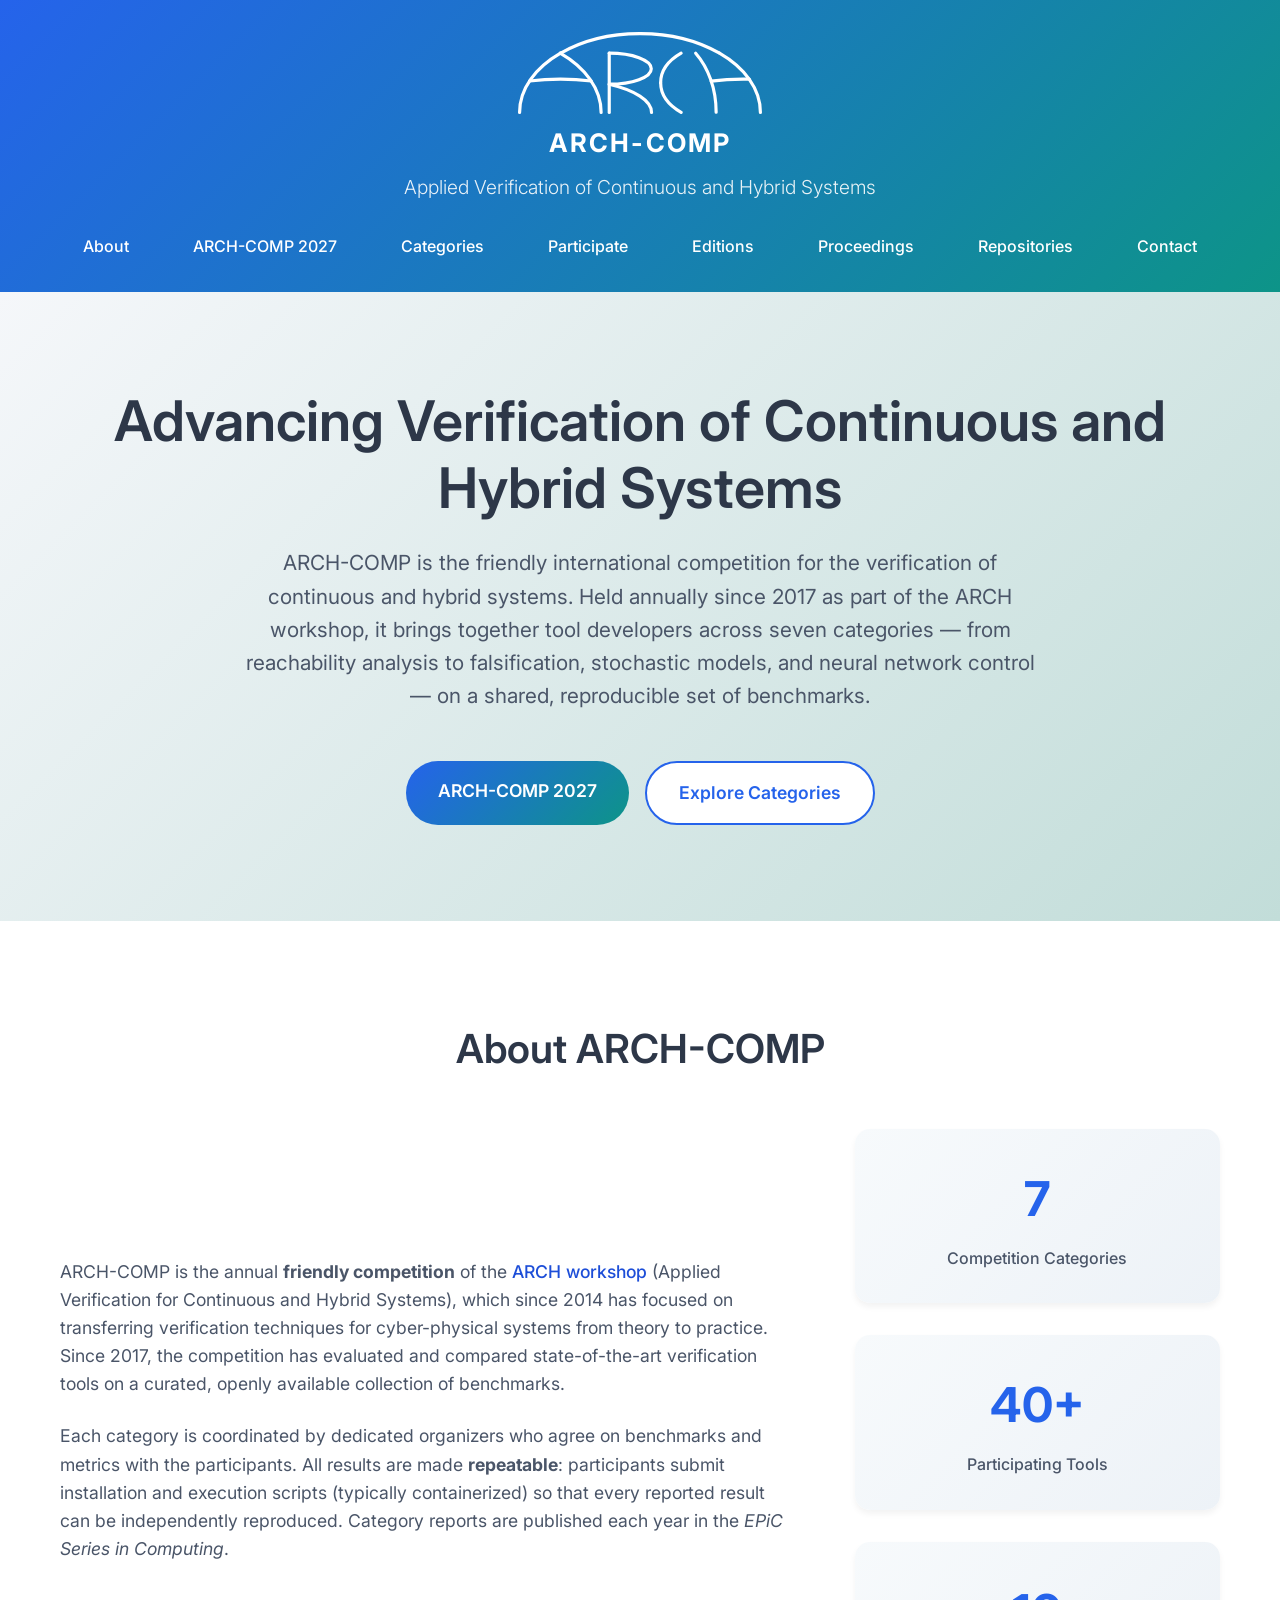
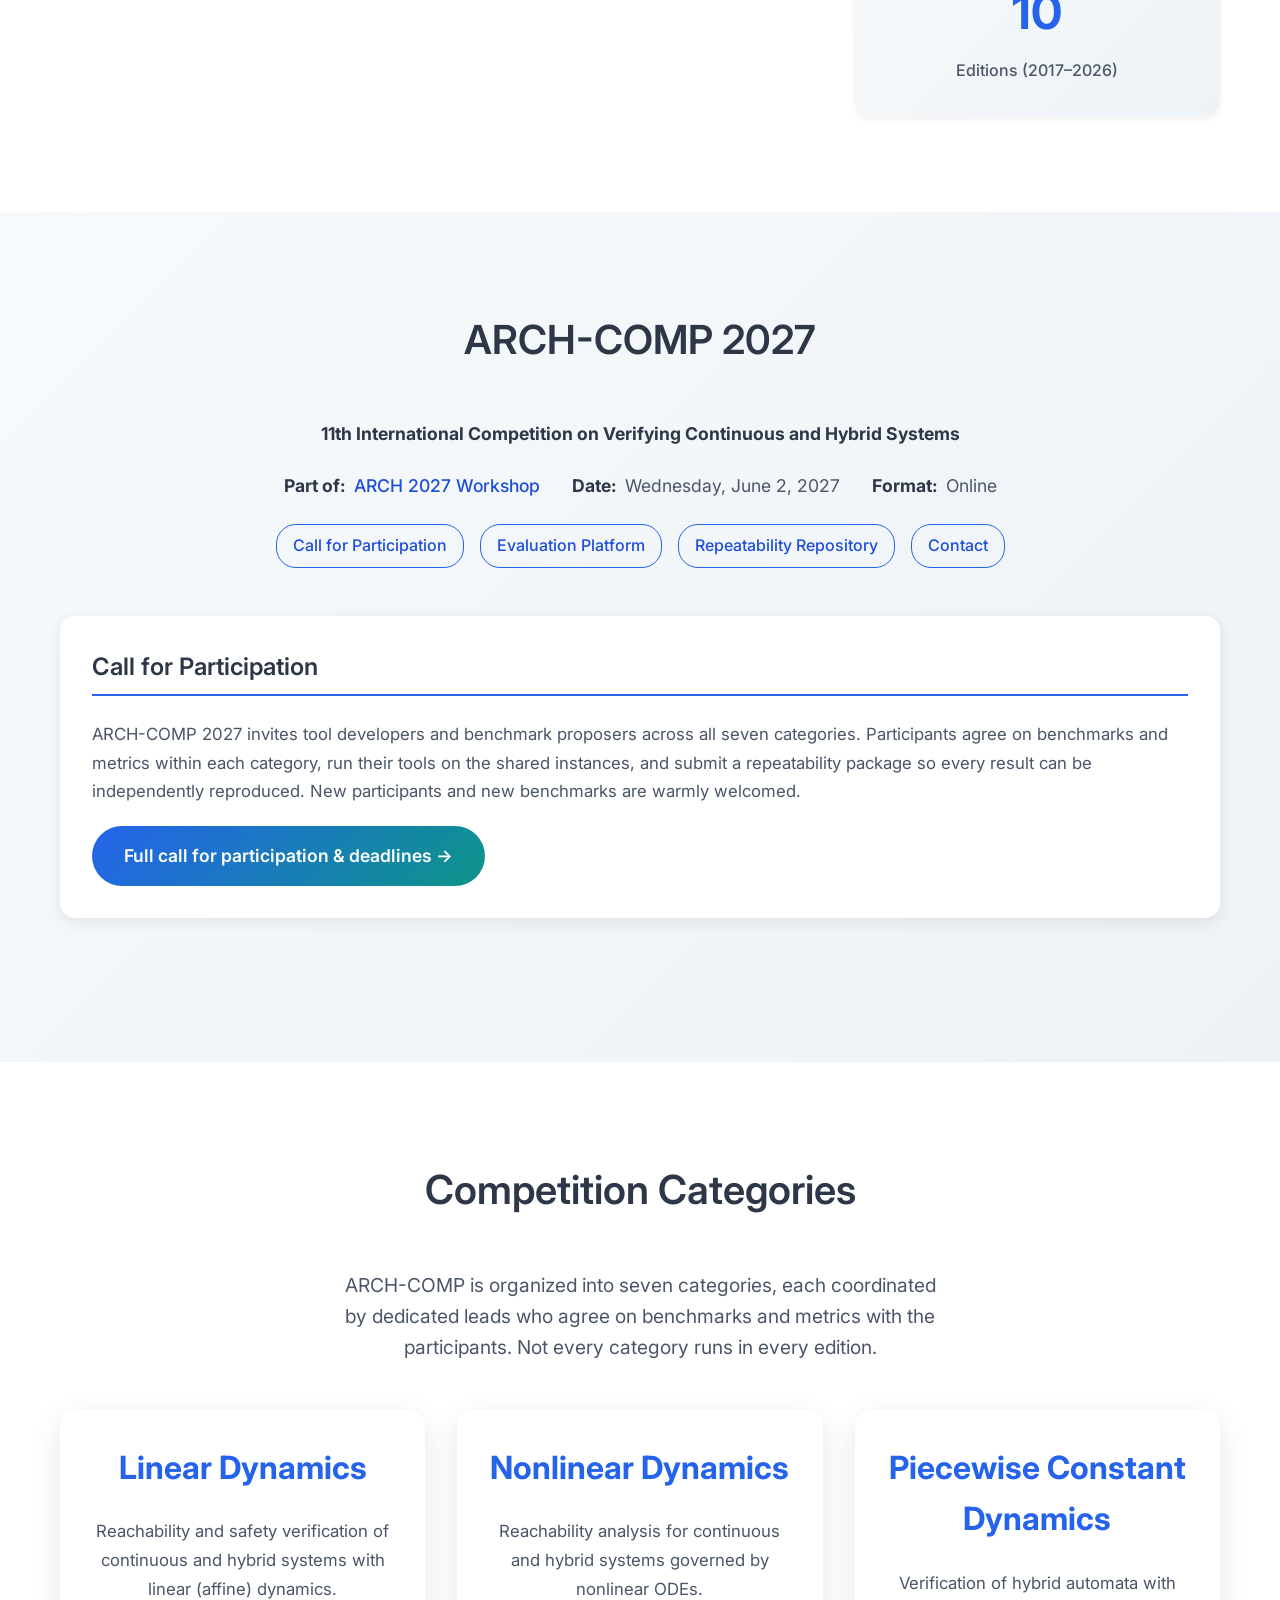
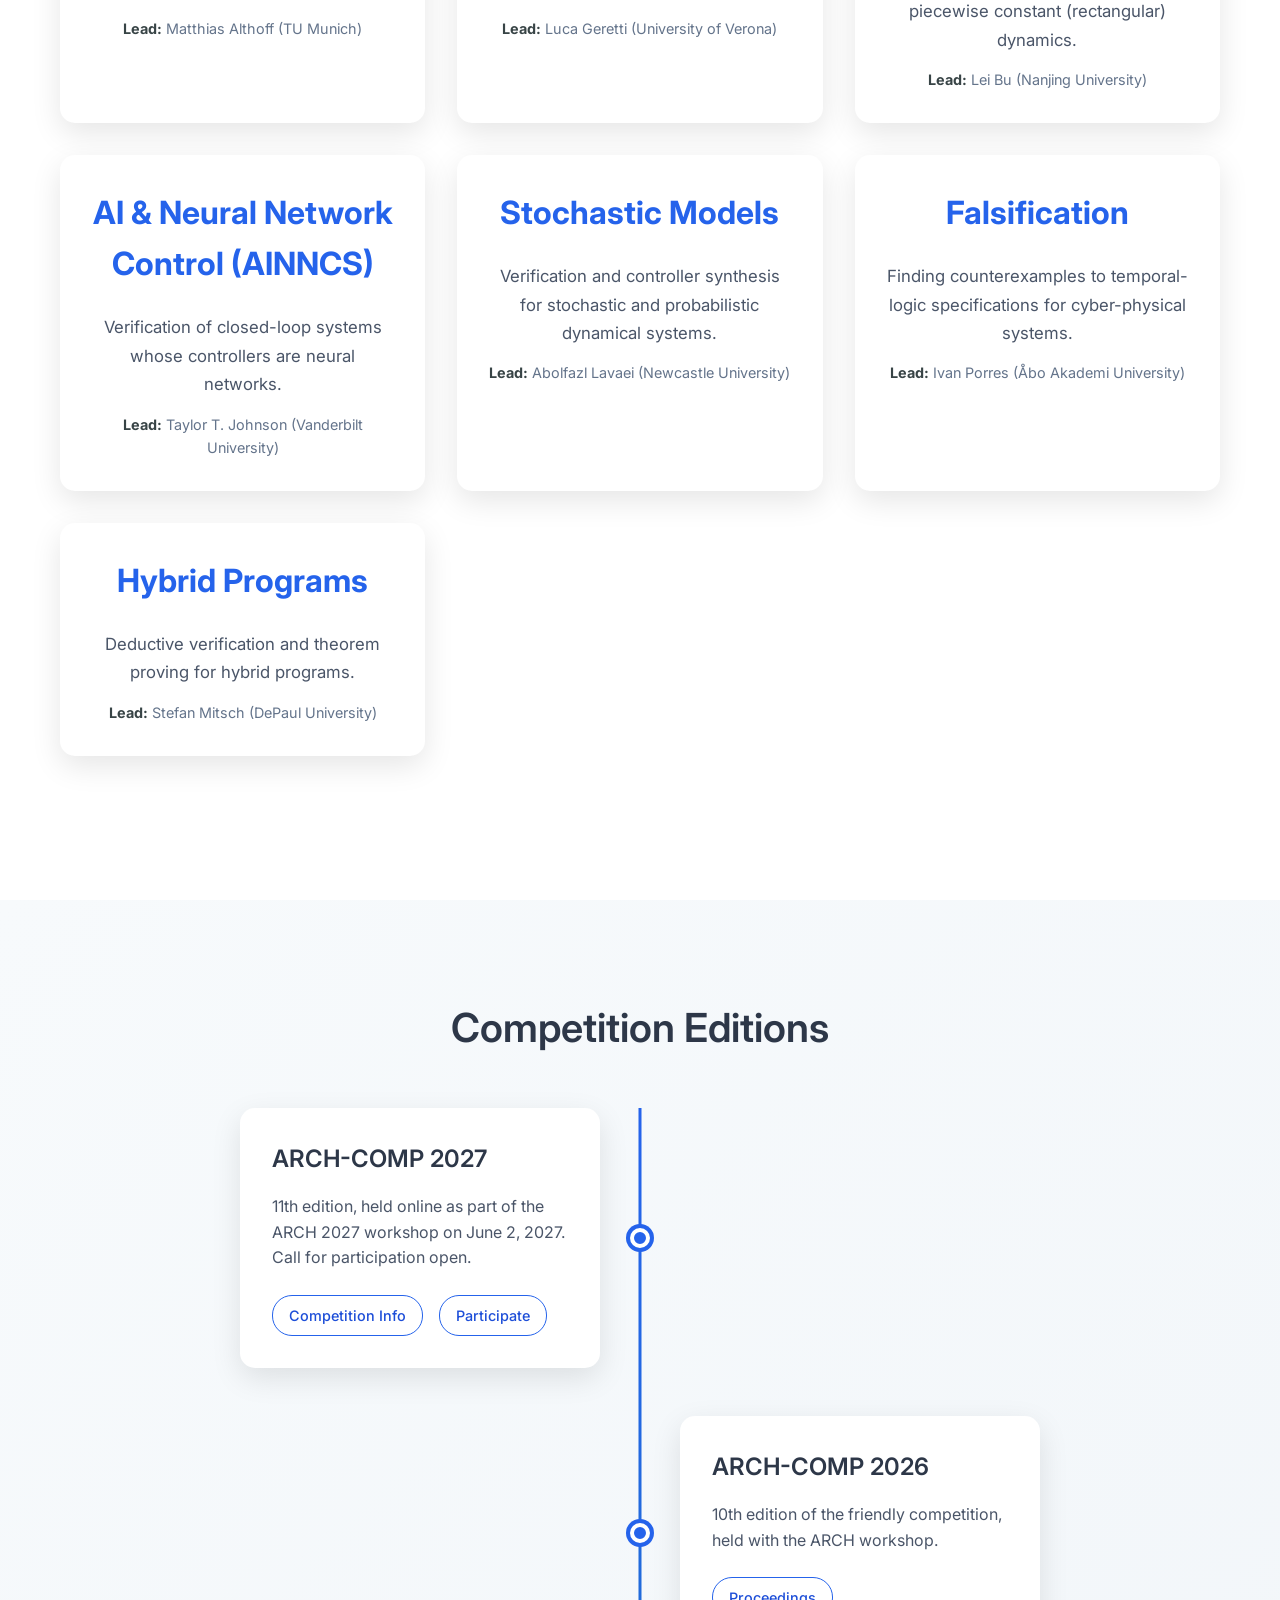
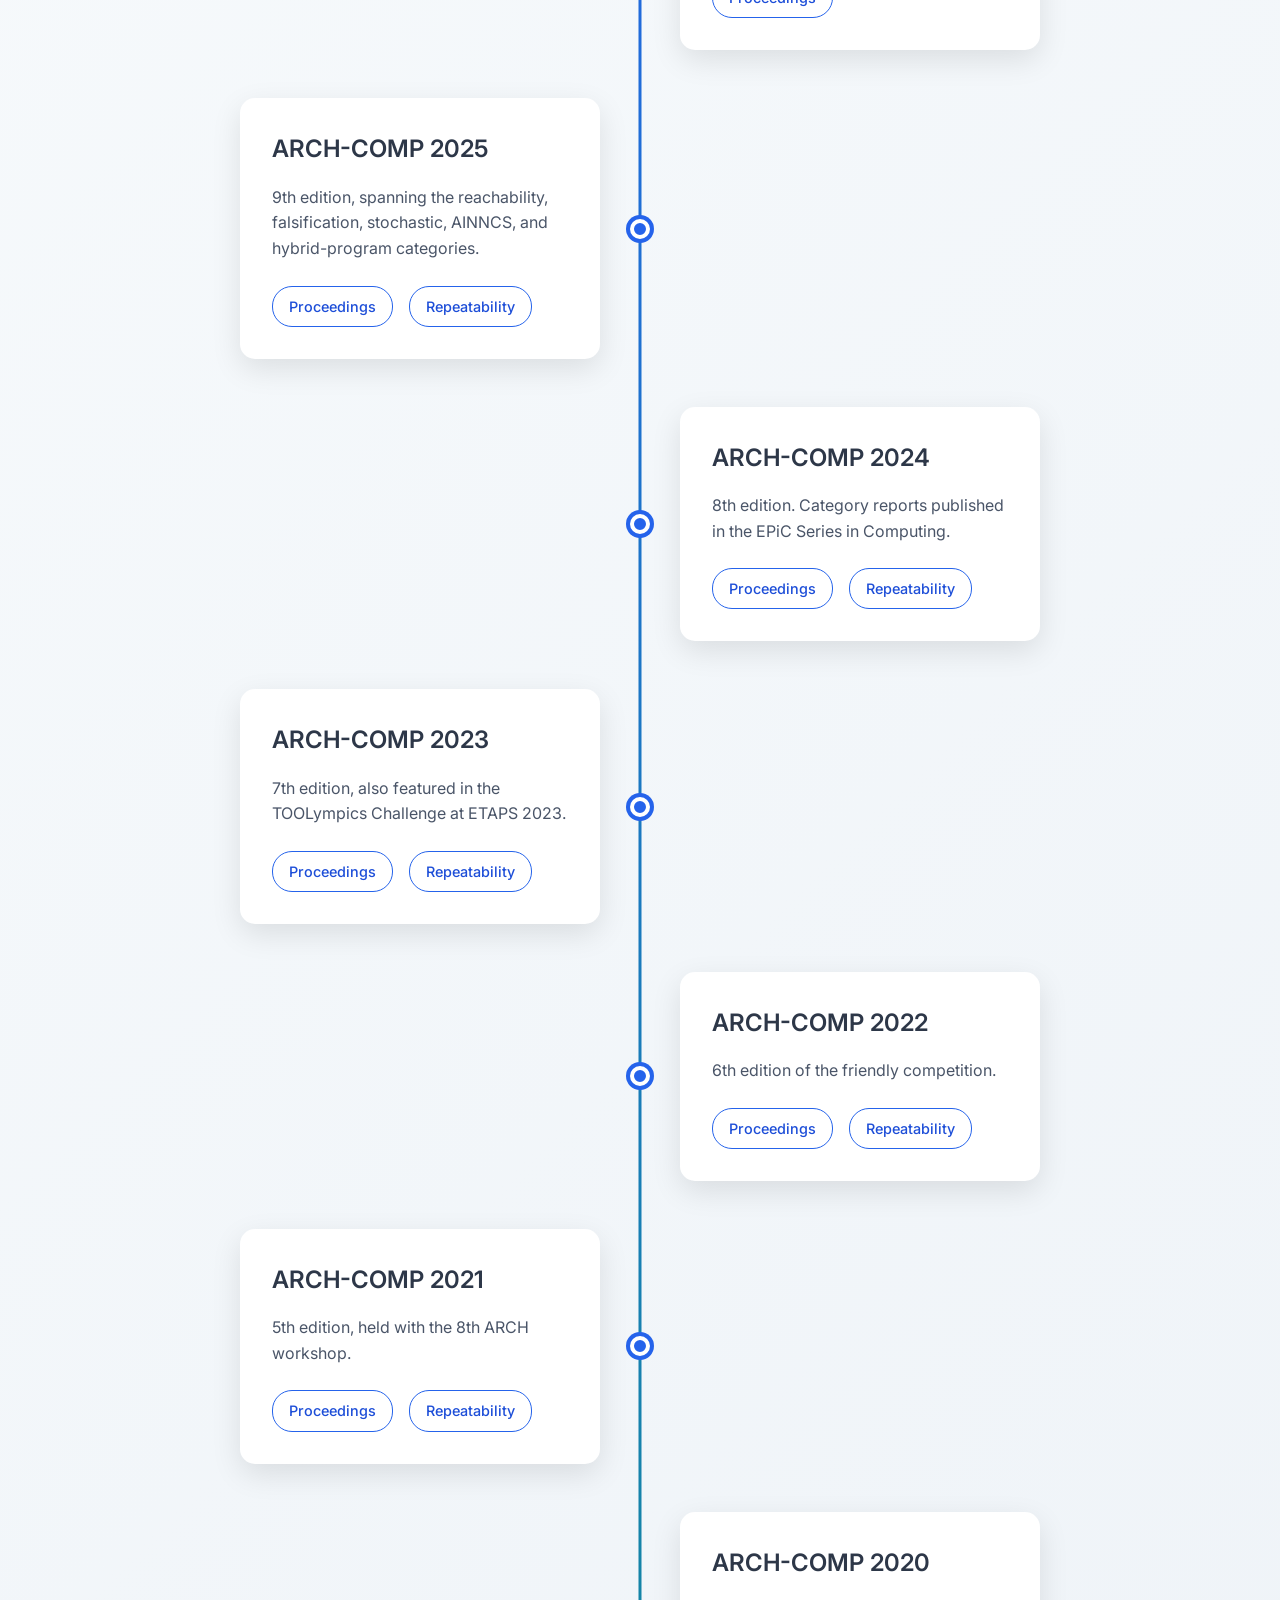
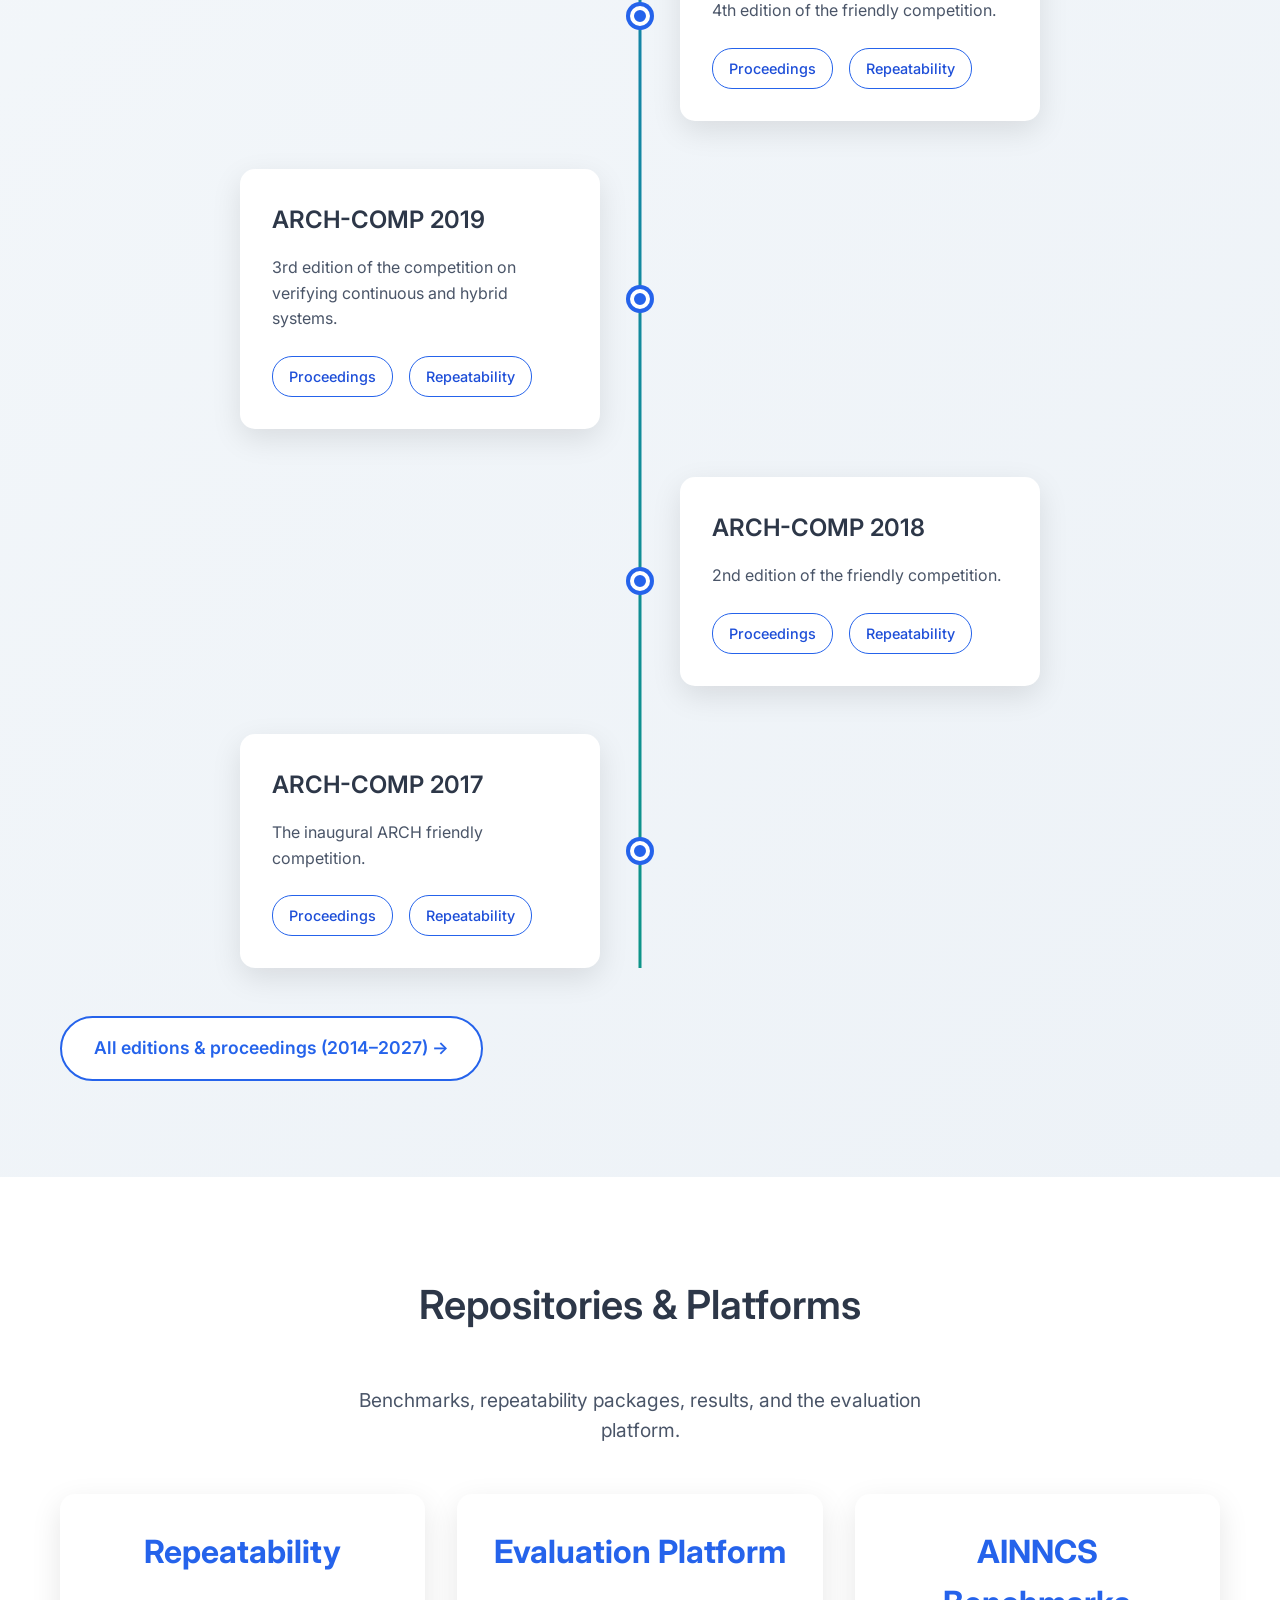
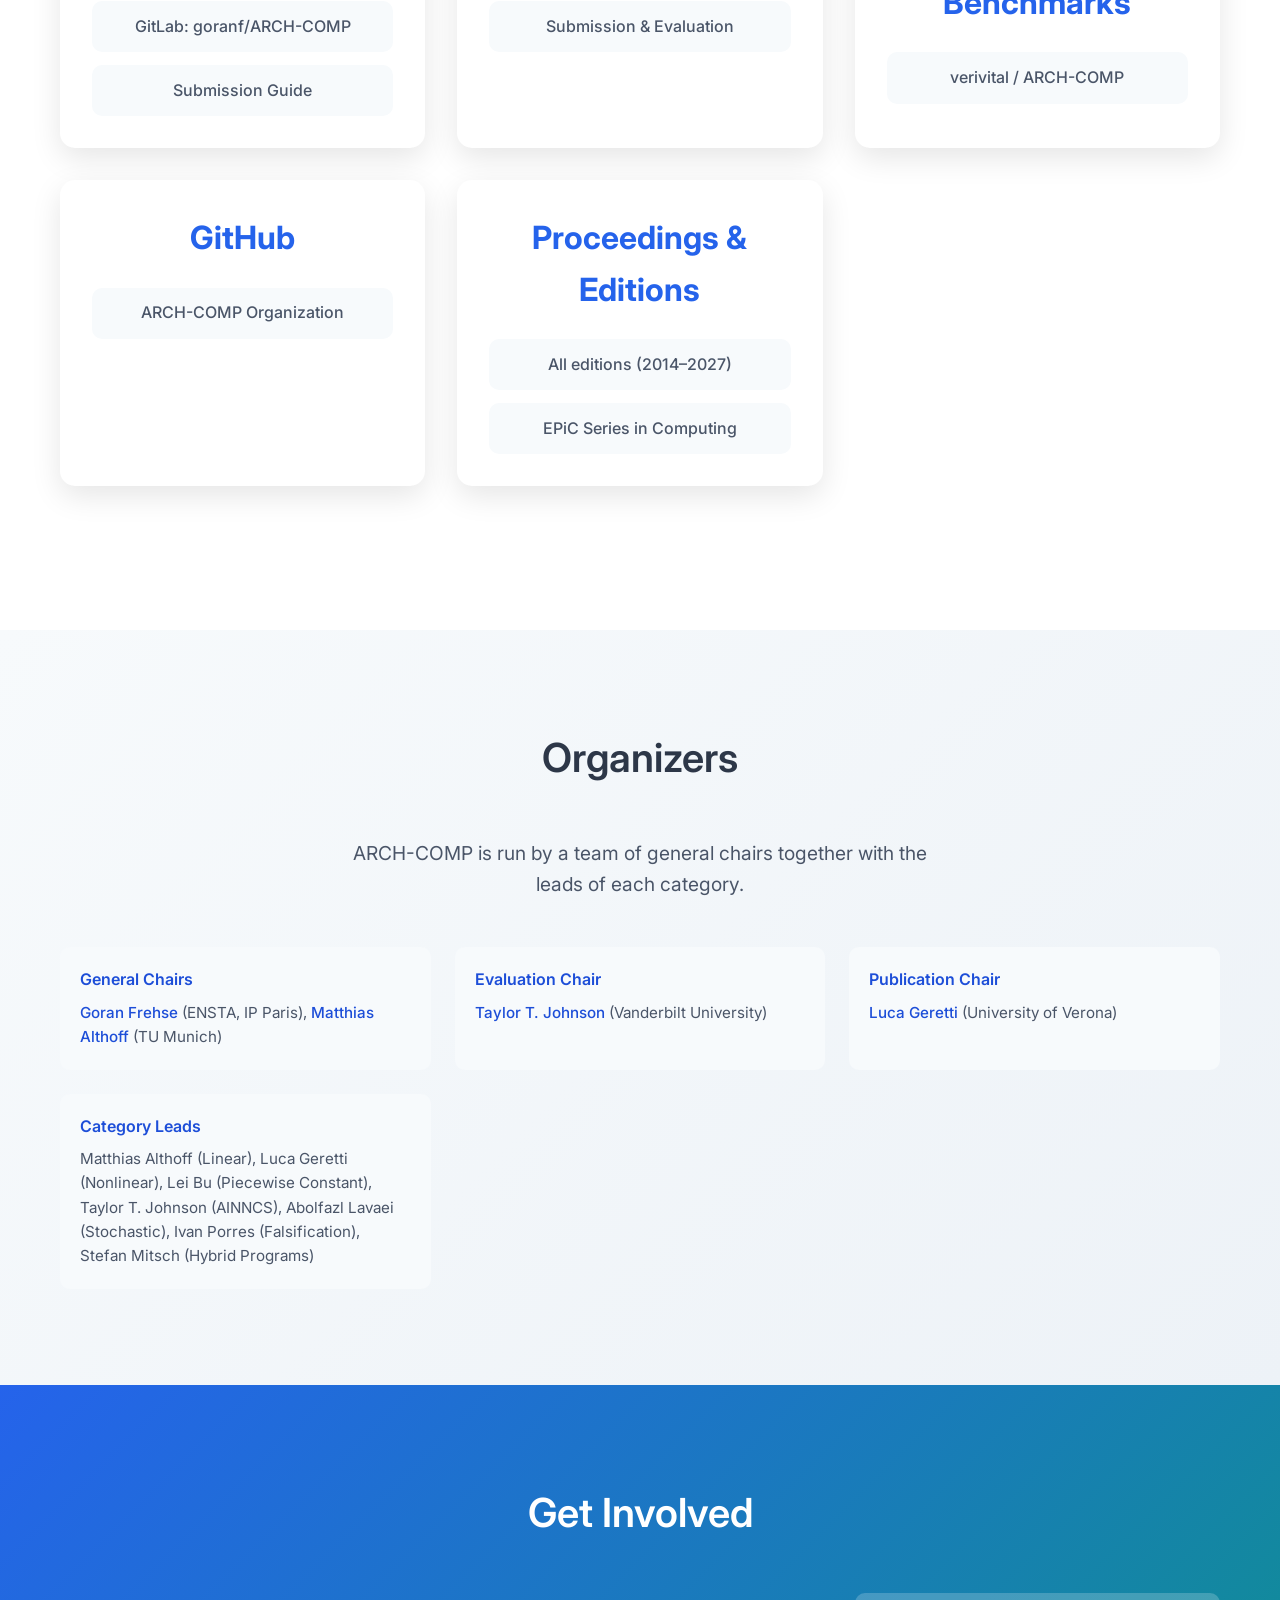
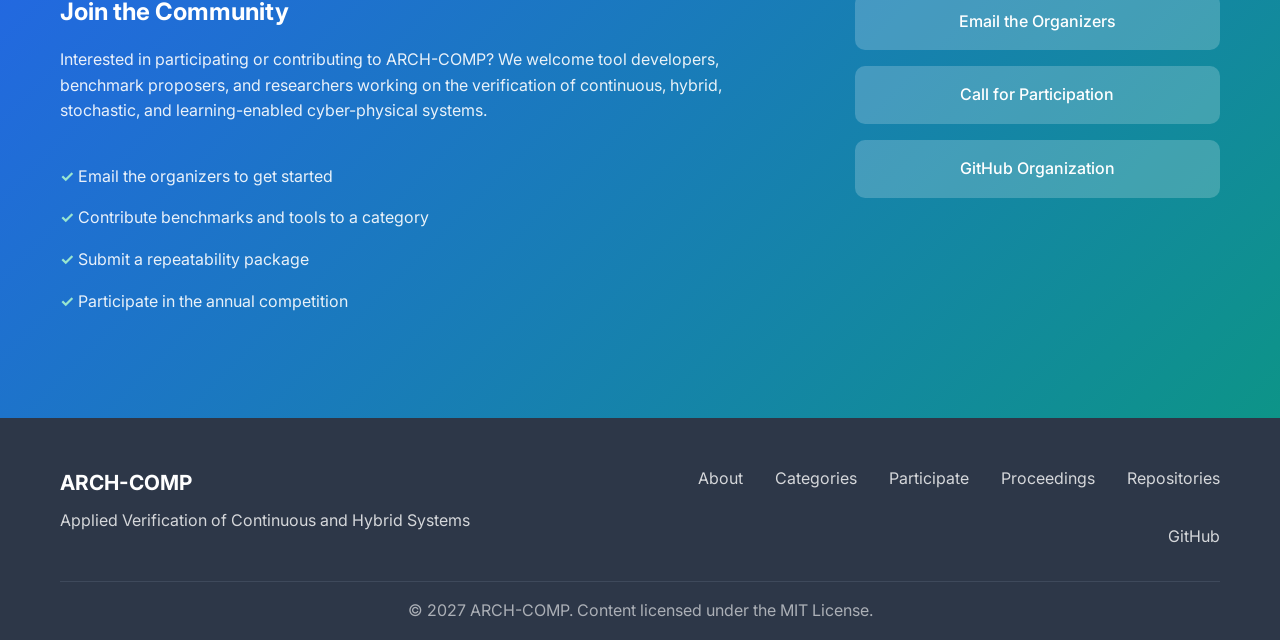
==== commit 551e1026: "feat: add participate + proceedings subpages, dedupe main, link proceedings - Remove the scroll-reve" ====
--- a/index.html
+++ b/index.html
@@ -80,9 +80,10 @@
                     <li><a href="#about">About</a></li>
                     <li><a href="#archcomp2027">ARCH-COMP 2027</a></li>
                     <li><a href="#categories">Categories</a></li>
+                    <li><a href="participate.html">Participate</a></li>
                     <li><a href="#competitions">Editions</a></li>
+                    <li><a href="proceedings.html">Proceedings</a></li>
                     <li><a href="#repositories">Repositories</a></li>
-                    <li><a href="#organizers">Organizers</a></li>
                     <li><a href="#contact">Contact</a></li>
                 </ul>
             </nav>
@@ -172,84 +173,24 @@
                     </div>
 
                     <div class="vnncomp2026-links">
-                        <a href="https://cps-vo.org/group/ARCH/FriendlyCompetition" class="vnncomp2026-link" target="_blank" rel="noopener">Friendly Competition</a>
-                        <a href="https://cps-vo.org/group/ARCH/CallForSubmissions" class="vnncomp2026-link" target="_blank" rel="noopener">Call for Submissions</a>
+                        <a href="participate.html" class="vnncomp2026-link">Call for Participation</a>
+                        <a href="https://arch.repeatability.cps.cit.tum.de/" class="vnncomp2026-link" target="_blank" rel="noopener">Evaluation Platform</a>
                         <a href="https://gitlab.com/goranf/ARCH-COMP" class="vnncomp2026-link" target="_blank" rel="noopener">Repeatability Repository</a>
-                        <a href="https://arch.repeatability.cps.cit.tum.de/" class="vnncomp2026-link" target="_blank" rel="noopener">Evaluation Platform</a>
-                    </div>
-                </div>
-
-                <!-- Call for participation -->
+                        <a href="mailto:arch27-comp@easychair.org" class="vnncomp2026-link">Contact</a>
+                    </div>
+                </div>
+
+                <!-- Call for participation summary -->
                 <div class="vnncomp2026-section">
                     <h3 class="vnncomp2026-section-title">Call for Participation</h3>
                     <p class="section-text">
                         ARCH-COMP 2027 invites tool developers and benchmark proposers across all seven categories.
-                        Participants agree on benchmarks and evaluation metrics within each category, run their tools
-                        on the shared instances, and submit repeatability packages so results can be independently
-                        reproduced. New participants and new benchmarks are warmly welcomed &mdash; see the
-                        <a href="https://cps-vo.org/group/ARCH/CallForSubmissions" target="_blank" rel="noopener">Call for Submissions</a>
-                        and reach out to the relevant category leads.
+                        Participants agree on benchmarks and metrics within each category, run their tools on the
+                        shared instances, and submit a repeatability package so every result can be independently
+                        reproduced. New participants and new benchmarks are warmly welcomed.
                     </p>
-                </div>
-
-                <!-- Participation Info -->
-                <div class="vnncomp2026-section">
-                    <h3 class="vnncomp2026-section-title">How to Participate</h3>
-                    <div class="participation-grid">
-                        <div class="participation-card">
-                            <h4>Tool Developers</h4>
-                            <p>Enter your verification tool in one or more categories and compare against the state of the art on agreed benchmarks.</p>
-                            <ul>
-                                <li>Pick your categories and join the discussion</li>
-                                <li>Provide install &amp; run scripts (Docker preferred)</li>
-                                <li>Submit a repeatability package</li>
-                            </ul>
-                        </div>
-                        <div class="participation-card">
-                            <h4>Benchmark Proposers</h4>
-                            <p>Contribute challenging, real-world benchmarks that push the tools in a category forward.</p>
-                            <ul>
-                                <li>Coordinate with the category leads</li>
-                                <li>Provide models, specifications, and instances</li>
-                                <li>Document the expected verification results</li>
-                            </ul>
-                        </div>
-                        <div class="participation-card">
-                            <h4>New Categories</h4>
-                            <p>ARCH-COMP evolves with the community. Proposals for new problem classes are welcome.</p>
-                            <ul>
-                                <li>Sketch the problem class and metrics</li>
-                                <li>Line up an initial set of participants</li>
-                                <li>Contact the general chairs</li>
-                            </ul>
-                        </div>
-                    </div>
-                </div>
-
-                <!-- Resources -->
-                <div class="vnncomp2026-section">
-                    <h3 class="vnncomp2026-section-title">Resources</h3>
-                    <div class="resources-grid">
-                        <a href="https://gitlab.com/goranf/ARCH-COMP" class="resource-link" target="_blank" rel="noopener">
-                            <span class="resource-icon">📁</span>
-                            <span class="resource-text">Repeatability Repository</span>
-                        </a>
-                        <a href="https://cps-vo.org/group/ARCH/FriendlyCompetition" class="resource-link" target="_blank" rel="noopener">
-                            <span class="resource-icon">🏆</span>
-                            <span class="resource-text">Friendly Competition</span>
-                        </a>
-                        <a href="https://arch.repeatability.cps.cit.tum.de/" class="resource-link" target="_blank" rel="noopener">
-                            <span class="resource-icon">🖥️</span>
-                            <span class="resource-text">Evaluation Platform</span>
-                        </a>
-                        <a href="https://cps-vo.org/group/ARCH" class="resource-link" target="_blank" rel="noopener">
-                            <span class="resource-icon">🌐</span>
-                            <span class="resource-text">ARCH Website (CPS-VO)</span>
-                        </a>
-                        <a href="https://easychair.org/publications/EPiC/Computing" class="resource-link" target="_blank" rel="noopener">
-                            <span class="resource-icon">📜</span>
-                            <span class="resource-text">Proceedings (EPiC Series)</span>
-                        </a>
+                    <div class="olympics-cta">
+                        <a href="participate.html" class="btn btn-primary">Full call for participation &amp; deadlines &rarr;</a>
                     </div>
                 </div>
             </div>
@@ -314,7 +255,7 @@
                             <p class="timeline-description">11th edition, held online as part of the ARCH 2027 workshop on June 2, 2027. Call for participation open.</p>
                             <div class="timeline-links">
                                 <a href="#archcomp2027" class="timeline-link">Competition Info</a>
-                                <a href="https://cps-vo.org/group/ARCH/CallForSubmissions" class="timeline-link" target="_blank" rel="noopener">Call for Submissions</a>
+                                <a href="participate.html" class="timeline-link">Participate</a>
                             </div>
                         </div>
                     </div>
@@ -324,7 +265,7 @@
                             <h3 class="timeline-title">ARCH-COMP 2026</h3>
                             <p class="timeline-description">10th edition of the friendly competition, held with the ARCH workshop.</p>
                             <div class="timeline-links">
-                                <a href="https://cps-vo.org/group/ARCH/FriendlyCompetition" class="timeline-link" target="_blank" rel="noopener">Competition Site</a>
+                                <a href="https://easychair.org/publications/volume/ARCH26" class="timeline-link" target="_blank" rel="noopener">Proceedings</a>
                             </div>
                         </div>
                     </div>
@@ -334,6 +275,7 @@
                             <h3 class="timeline-title">ARCH-COMP 2025</h3>
                             <p class="timeline-description">9th edition, spanning the reachability, falsification, stochastic, AINNCS, and hybrid-program categories.</p>
                             <div class="timeline-links">
+                                <a href="https://easychair.org/publications/volume/ARCH25" class="timeline-link" target="_blank" rel="noopener">Proceedings</a>
                                 <a href="https://gitlab.com/goranf/ARCH-COMP/-/tree/master/2025" class="timeline-link" target="_blank" rel="noopener">Repeatability</a>
                             </div>
                         </div>
@@ -344,6 +286,7 @@
                             <h3 class="timeline-title">ARCH-COMP 2024</h3>
                             <p class="timeline-description">8th edition. Category reports published in the EPiC Series in Computing.</p>
                             <div class="timeline-links">
+                                <a href="https://easychair.org/publications/volume/ARCH-COMP24" class="timeline-link" target="_blank" rel="noopener">Proceedings</a>
                                 <a href="https://gitlab.com/goranf/ARCH-COMP/-/tree/master/2024" class="timeline-link" target="_blank" rel="noopener">Repeatability</a>
                             </div>
                         </div>
@@ -354,6 +297,7 @@
                             <h3 class="timeline-title">ARCH-COMP 2023</h3>
                             <p class="timeline-description">7th edition, also featured in the TOOLympics Challenge at ETAPS 2023.</p>
                             <div class="timeline-links">
+                                <a href="https://easychair.org/publications/volume/ARCH23" class="timeline-link" target="_blank" rel="noopener">Proceedings</a>
                                 <a href="https://gitlab.com/goranf/ARCH-COMP/-/tree/master/2023" class="timeline-link" target="_blank" rel="noopener">Repeatability</a>
                             </div>
                         </div>
@@ -364,6 +308,7 @@
                             <h3 class="timeline-title">ARCH-COMP 2022</h3>
                             <p class="timeline-description">6th edition of the friendly competition.</p>
                             <div class="timeline-links">
+                                <a href="https://easychair.org/publications/volume/ARCH22" class="timeline-link" target="_blank" rel="noopener">Proceedings</a>
                                 <a href="https://gitlab.com/goranf/ARCH-COMP/-/tree/master/2022" class="timeline-link" target="_blank" rel="noopener">Repeatability</a>
                             </div>
                         </div>
@@ -374,6 +319,7 @@
                             <h3 class="timeline-title">ARCH-COMP 2021</h3>
                             <p class="timeline-description">5th edition, held with the 8th ARCH workshop.</p>
                             <div class="timeline-links">
+                                <a href="https://easychair.org/publications/volume/ARCH21" class="timeline-link" target="_blank" rel="noopener">Proceedings</a>
                                 <a href="https://gitlab.com/goranf/ARCH-COMP/-/tree/master/2021" class="timeline-link" target="_blank" rel="noopener">Repeatability</a>
                             </div>
                         </div>
@@ -384,6 +330,7 @@
                             <h3 class="timeline-title">ARCH-COMP 2020</h3>
                             <p class="timeline-description">4th edition of the friendly competition.</p>
                             <div class="timeline-links">
+                                <a href="https://easychair.org/publications/volume/ARCH20" class="timeline-link" target="_blank" rel="noopener">Proceedings</a>
                                 <a href="https://gitlab.com/goranf/ARCH-COMP/-/tree/master/2020" class="timeline-link" target="_blank" rel="noopener">Repeatability</a>
                             </div>
                         </div>
@@ -394,6 +341,7 @@
                             <h3 class="timeline-title">ARCH-COMP 2019</h3>
                             <p class="timeline-description">3rd edition of the competition on verifying continuous and hybrid systems.</p>
                             <div class="timeline-links">
+                                <a href="https://easychair.org/publications/volume/ARCH19" class="timeline-link" target="_blank" rel="noopener">Proceedings</a>
                                 <a href="https://gitlab.com/goranf/ARCH-COMP/-/tree/master/2019" class="timeline-link" target="_blank" rel="noopener">Repeatability</a>
                             </div>
                         </div>
@@ -404,6 +352,7 @@
                             <h3 class="timeline-title">ARCH-COMP 2018</h3>
                             <p class="timeline-description">2nd edition of the friendly competition.</p>
                             <div class="timeline-links">
+                                <a href="https://easychair.org/publications/volume/ARCH18" class="timeline-link" target="_blank" rel="noopener">Proceedings</a>
                                 <a href="https://gitlab.com/goranf/ARCH-COMP/-/tree/master/2018" class="timeline-link" target="_blank" rel="noopener">Repeatability</a>
                             </div>
                         </div>
@@ -414,10 +363,14 @@
                             <h3 class="timeline-title">ARCH-COMP 2017</h3>
                             <p class="timeline-description">The inaugural ARCH friendly competition.</p>
                             <div class="timeline-links">
+                                <a href="https://easychair.org/publications/volume/ARCH17" class="timeline-link" target="_blank" rel="noopener">Proceedings</a>
                                 <a href="https://gitlab.com/goranf/ARCH-COMP/-/tree/master/2017" class="timeline-link" target="_blank" rel="noopener">Repeatability</a>
                             </div>
                         </div>
                     </div>
+                </div>
+                <div class="olympics-cta">
+                    <a href="proceedings.html" class="btn btn-secondary">All editions &amp; proceedings (2014&ndash;2027) &rarr;</a>
                 </div>
             </div>
         </section>
@@ -450,56 +403,17 @@
                         </div>
                     </div>
                     <div class="repo-card">
-                        <h3 class="repo-year">ARCH Website</h3>
-                        <div class="repo-links">
-                            <a href="https://cps-vo.org/group/ARCH" class="repo-link" target="_blank" rel="noopener">CPS-VO Group</a>
-                            <a href="https://cps-vo.org/group/ARCH/FriendlyCompetition" class="repo-link" target="_blank" rel="noopener">Friendly Competition</a>
-                        </div>
-                    </div>
-                    <div class="repo-card">
                         <h3 class="repo-year">GitHub</h3>
                         <div class="repo-links">
                             <a href="https://github.com/ARCH-COMP" class="repo-link" target="_blank" rel="noopener">ARCH-COMP Organization</a>
                         </div>
                     </div>
                     <div class="repo-card">
-                        <h3 class="repo-year">Proceedings</h3>
+                        <h3 class="repo-year">Proceedings &amp; Editions</h3>
                         <div class="repo-links">
+                            <a href="proceedings.html" class="repo-link">All editions (2014&ndash;2027)</a>
                             <a href="https://easychair.org/publications/EPiC/Computing" class="repo-link" target="_blank" rel="noopener">EPiC Series in Computing</a>
                         </div>
-                    </div>
-                </div>
-
-                <!-- Publications -->
-                <div class="publications-section" id="publications">
-                    <h3 class="publications-title">Publications</h3>
-
-                    <div class="overview-paper">
-                        <h4>Overview Paper</h4>
-                        <p class="paper-citation">
-                            A. Abate, M. Althoff, L. Bu, G. Ernst, G. Frehse, L. Geretti, T. T. Johnson, C. Menghi,
-                            S. Mitsch, S. Schupp, and S. Soudjani,
-                            "<a href="https://doi.org/10.1007/978-3-031-67695-6_1" target="_blank" rel="noopener">The ARCH-COMP Friendly Verification Competition for Continuous and Hybrid Systems</a>,"
-                            in <em>TOOLympics Challenge 2023</em>, LNCS, Springer, pp. 1&ndash;37, 2023.
-                        </p>
-                        <p class="section-text">
-                            Category reports for each edition are published annually in the
-                            <a href="https://easychair.org/publications/EPiC/Computing" target="_blank" rel="noopener">EPiC Series in Computing</a>.
-                        </p>
-                    </div>
-
-                    <div class="bibtex-section">
-                        <h4>BibTeX <button class="copy-bibtex-btn" onclick="copyBibtex()">Copy</button></h4>
-                        <pre class="bibtex-code" id="bibtex-content">@inproceedings{abate2023archcomp_overview,
-  title     = {The {ARCH-COMP} Friendly Verification Competition for Continuous and Hybrid Systems},
-  author    = {Abate, Alessandro and Althoff, Matthias and Bu, Lei and Ernst, Gidon and Frehse, Goran and Geretti, Luca and Johnson, Taylor T. and Menghi, Claudio and Mitsch, Stefan and Schupp, Stefan and Soudjani, Sadegh},
-  booktitle = {TOOLympics Challenge 2023},
-  series    = {Lecture Notes in Computer Science},
-  pages     = {1--37},
-  year      = {2023},
-  publisher = {Springer},
-  doi       = {10.1007/978-3-031-67695-6_1}
-}</pre>
                     </div>
                 </div>
             </div>
@@ -556,15 +470,15 @@
                             stochastic, and learning-enabled cyber-physical systems.
                         </p>
                         <ul class="contact-list">
-                            <li>Join the ARCH community on CPS-VO</li>
+                            <li>Email the organizers to get started</li>
                             <li>Contribute benchmarks and tools to a category</li>
                             <li>Submit a repeatability package</li>
                             <li>Participate in the annual competition</li>
                         </ul>
                     </div>
                     <div class="contact-links">
-                        <a href="https://cps-vo.org/group/ARCH" class="contact-btn" target="_blank" rel="noopener">ARCH on CPS-VO</a>
-                        <a href="https://cps-vo.org/group/ARCH/FriendlyCompetition" class="contact-btn" target="_blank" rel="noopener">Friendly Competition</a>
+                        <a href="mailto:arch27-comp@easychair.org" class="contact-btn">Email the Organizers</a>
+                        <a href="participate.html" class="contact-btn">Call for Participation</a>
                         <a href="https://github.com/ARCH-COMP" class="contact-btn" target="_blank" rel="noopener">GitHub Organization</a>
                     </div>
                 </div>
@@ -582,7 +496,8 @@
                 <nav class="footer-links" aria-label="Footer">
                     <a href="#about">About</a>
                     <a href="#categories">Categories</a>
-                    <a href="#competitions">Editions</a>
+                    <a href="participate.html">Participate</a>
+                    <a href="proceedings.html">Proceedings</a>
                     <a href="#repositories">Repositories</a>
                     <a href="https://github.com/ARCH-COMP" target="_blank" rel="noopener">GitHub</a>
                 </nav>
--- a/styles.css
+++ b/styles.css
@@ -1621,3 +1621,45 @@
     .logo-img { height: 60px; }
     .logo-word { font-size: 1.3rem; }
 }
+
+/* ---- Subpages (participate / proceedings) ---- */
+.subpage { padding: 3.5rem 0 5rem; background: #fff; }
+.subpage .container { max-width: 980px; }
+.breadcrumb { margin-bottom: 1.25rem; font-size: 0.95rem; color: #94a3b8; }
+.breadcrumb a { color: var(--brand-link); text-decoration: none; }
+.breadcrumb a:hover { text-decoration: underline; }
+.subpage-title { font-size: 2.4rem; font-weight: 700; color: #2d3748; margin-bottom: 0.6rem; }
+.subpage-lead { font-size: 1.15rem; color: #4a5568; margin-bottom: 2.5rem; max-width: 780px; }
+.subpage h2 { font-size: 1.6rem; color: #2d3748; margin: 2.5rem 0 1.25rem; padding-bottom: 0.4rem; border-bottom: 2px solid var(--brand); }
+
+/* Key-facts strip */
+.facts { display: flex; flex-wrap: wrap; gap: 0.75rem 2rem; padding: 1.25rem 1.5rem;
+    background: linear-gradient(135deg, #f7fafc 0%, #edf2f7 100%); border-radius: 12px; margin-bottom: 2rem; }
+.facts div { font-size: 1rem; color: #4a5568; }
+.facts strong { color: var(--brand-slate); }
+
+/* Numbered steps */
+.step-list { display: grid; gap: 1.1rem; }
+.step { display: grid; grid-template-columns: 48px 1fr; gap: 1.25rem; padding: 1.4rem 1.5rem;
+    border: 1px solid #e5e7eb; border-radius: 14px; background: #fff; box-shadow: 0 1px 3px rgba(16,24,40,0.05); }
+.step-num { width: 44px; height: 44px; border-radius: 50%; display: flex; align-items: center;
+    justify-content: center; font-weight: 700; color: #fff; font-size: 1.2rem;
+    background: linear-gradient(135deg, #2563eb 0%, #0d9488 100%); }
+.step-body h3 { font-size: 1.2rem; color: #2d3748; margin-bottom: 0.4rem; }
+.step-deadline { display: inline-block; font-size: 0.8rem; font-weight: 600; color: #0d7a6e;
+    background: #e6f4f1; padding: 0.15rem 0.7rem; border-radius: 999px; margin-bottom: 0.6rem; }
+.step-body p { color: #4a5568; }
+.step-body a { color: var(--brand-link); }
+
+/* Editions table */
+.table-wrap { overflow-x: auto; border-radius: 10px; box-shadow: 0 4px 15px rgba(0,0,0,0.08); }
+.editions-table { width: 100%; border-collapse: collapse; background: #fff; min-width: 640px; }
+.editions-table th { background: linear-gradient(135deg, #2563eb 0%, #0d9488 100%); color: #fff;
+    padding: 0.9rem 1rem; text-align: left; font-weight: 600; }
+.editions-table td { padding: 0.8rem 1rem; border-bottom: 1px solid #eef0f3; vertical-align: top; }
+.editions-table tr:last-child td { border-bottom: none; }
+.editions-table tbody tr:hover { background: #f7fafc; }
+.editions-table a { color: var(--brand-link); text-decoration: none; font-weight: 500; }
+.editions-table a:hover { text-decoration: underline; }
+.editions-table .muted { color: #94a3b8; }
+.year-cell { font-weight: 700; color: #2d3748; white-space: nowrap; }
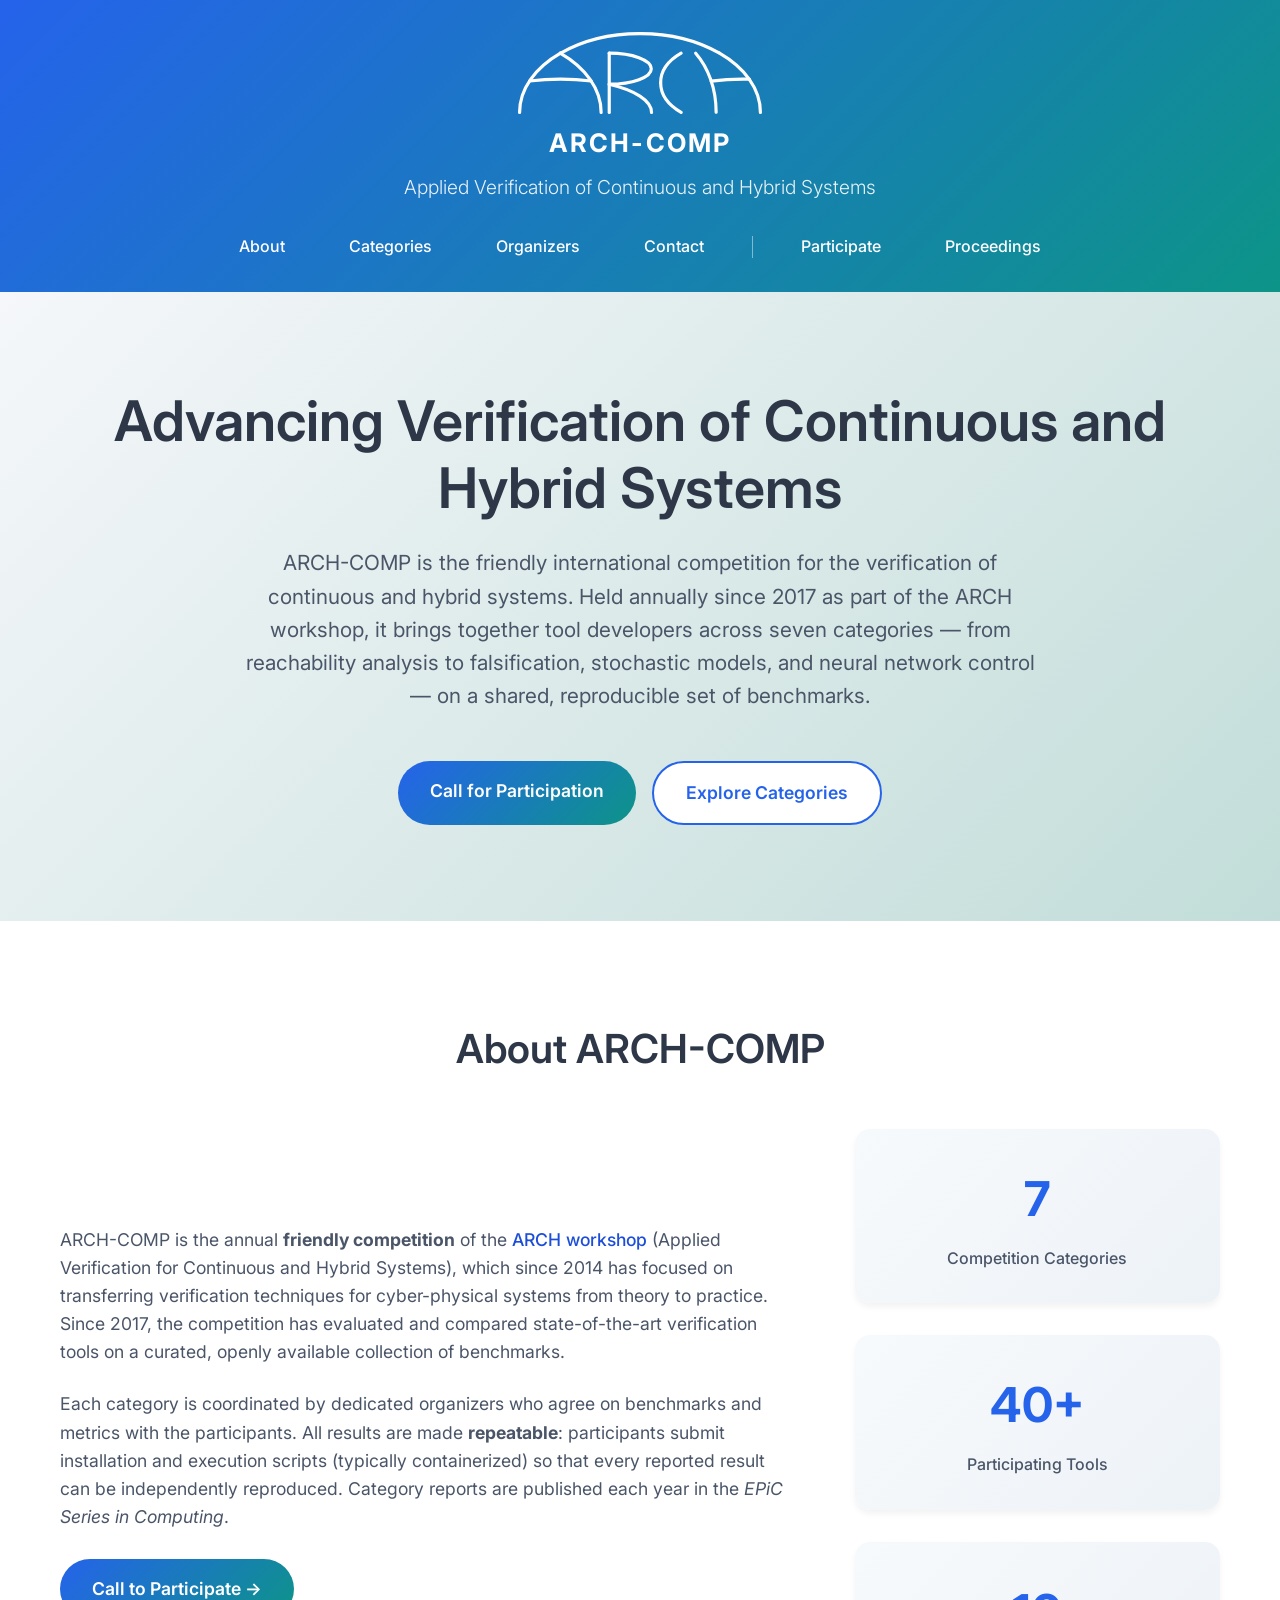
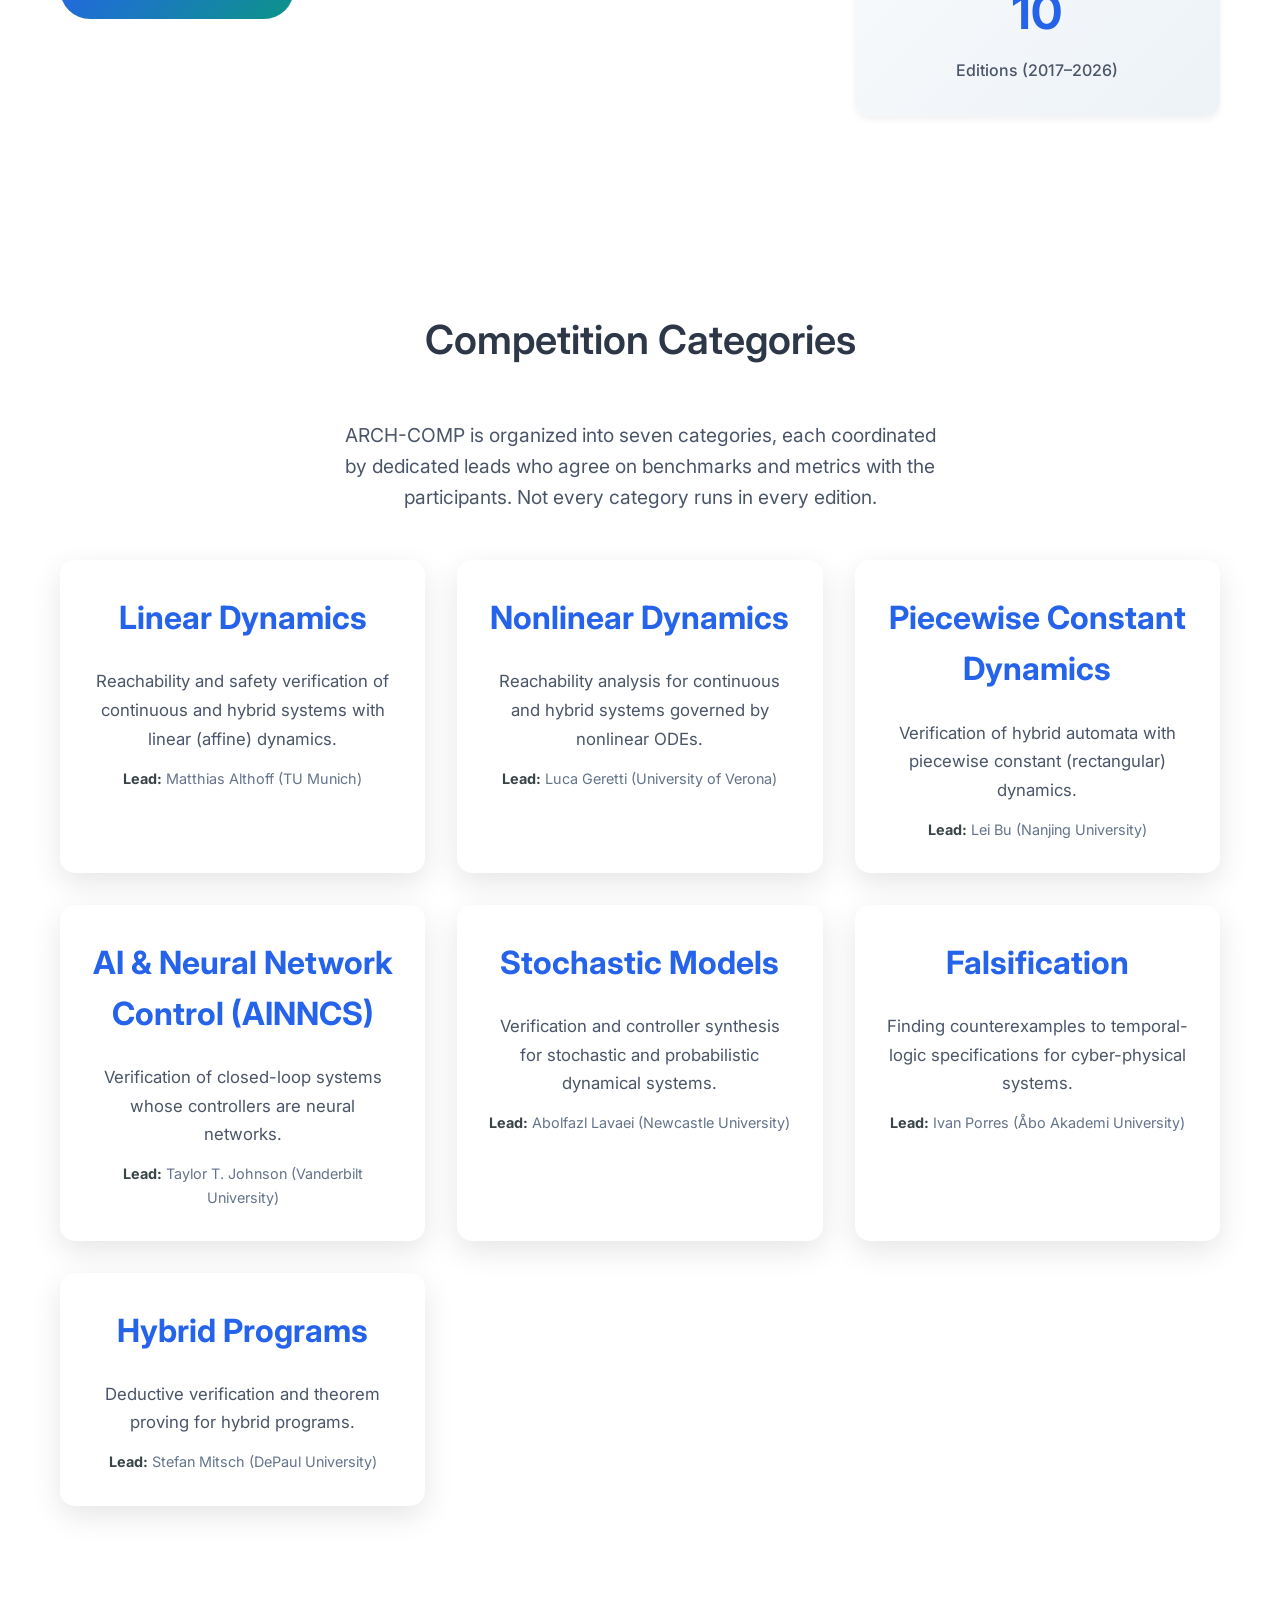
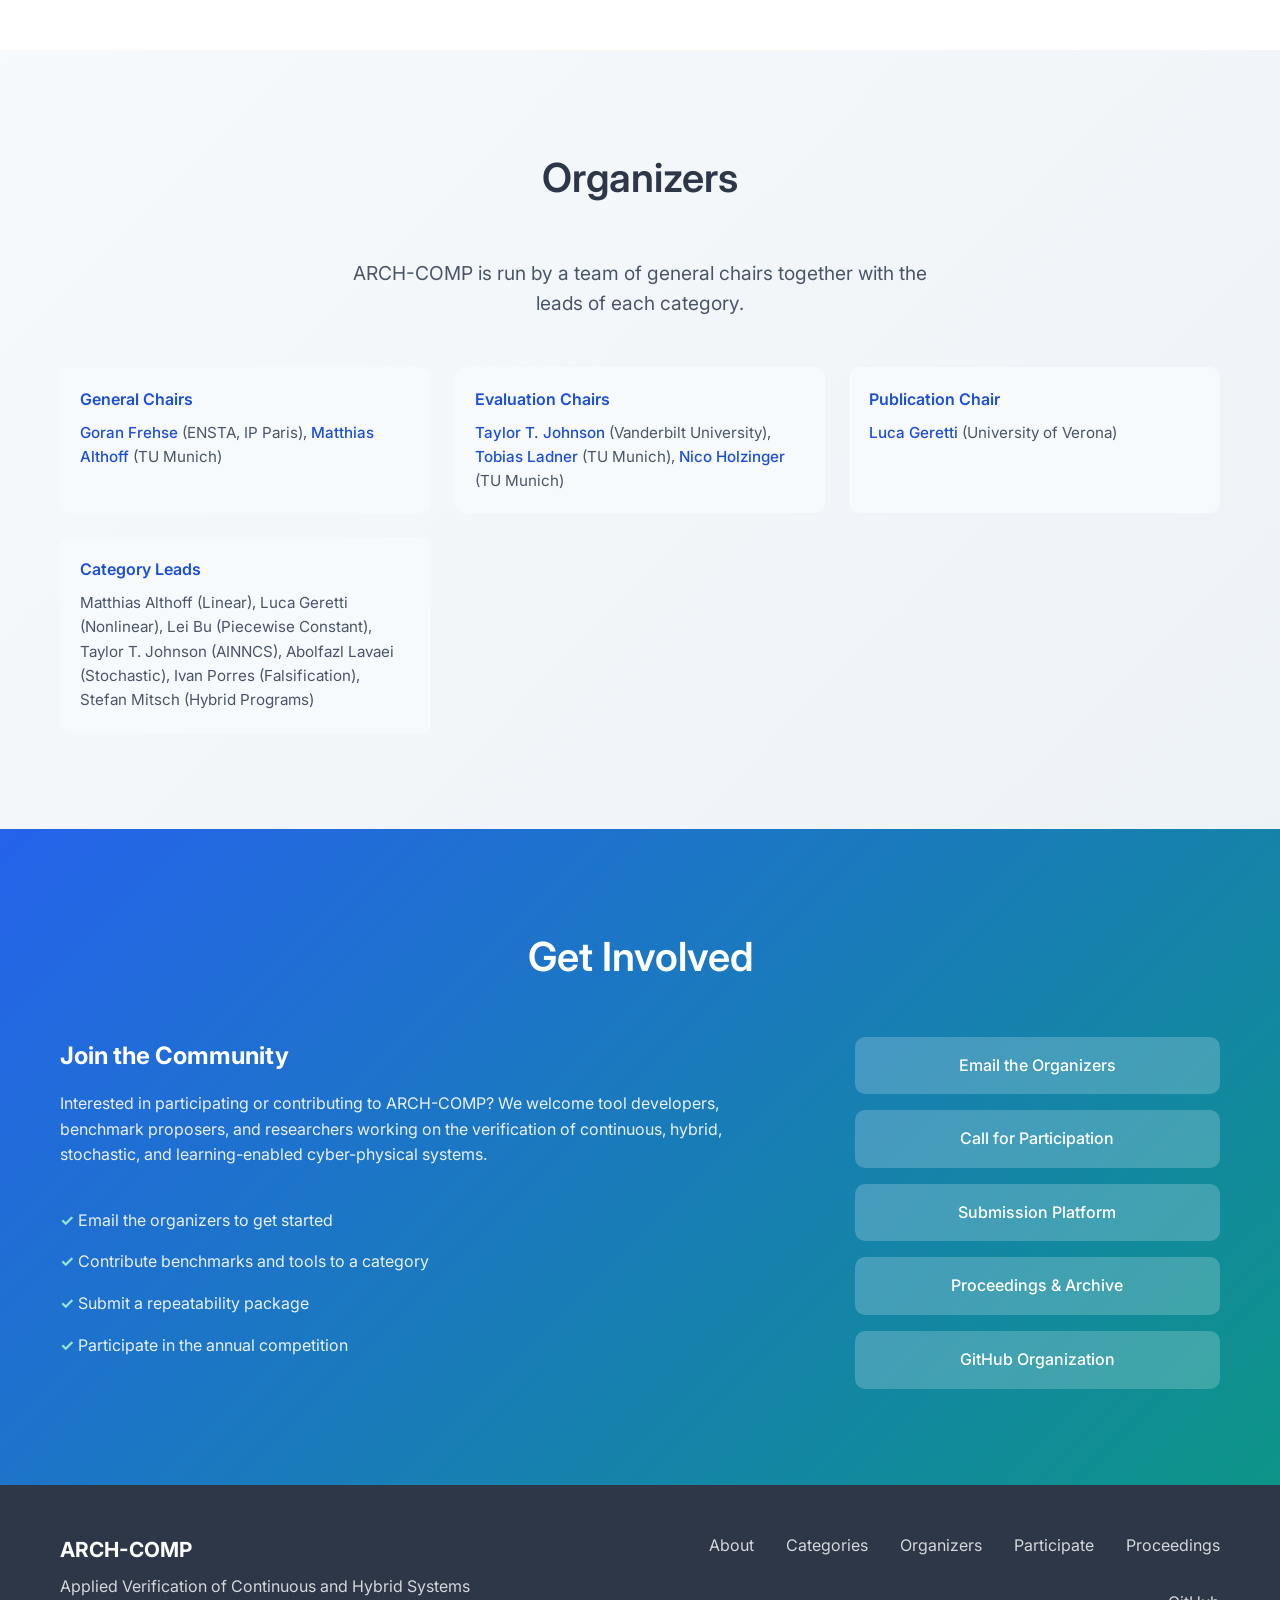
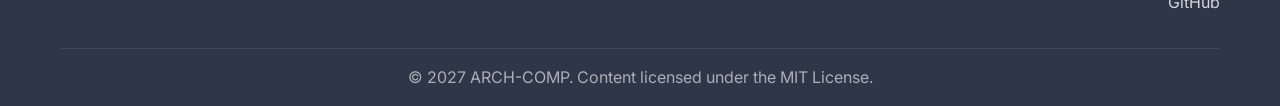
==== commit 3db90f51: "refactor(site): single-source participation, slim main page, consolidate assets - Move all ARCH-COMP" ====
--- a/index.html
+++ b/index.html
@@ -25,9 +25,9 @@
     <meta name="twitter:image" content="https://arch-comp.github.io/images/og-card.png">
 
     <!-- Icons -->
-    <link rel="icon" href="favicon.ico" sizes="any">
-    <link rel="icon" href="favicon.svg" type="image/svg+xml">
-    <link rel="apple-touch-icon" href="apple-touch-icon.png">
+    <link rel="icon" href="images/favicon.ico" sizes="any">
+    <link rel="icon" href="images/favicon.svg" type="image/svg+xml">
+    <link rel="apple-touch-icon" href="images/apple-touch-icon.png">
 
     <link rel="stylesheet" href="styles.css">
     <link rel="preconnect" href="https://fonts.googleapis.com">
@@ -44,7 +44,7 @@
           "name": "ARCH-COMP",
           "alternateName": "International Competition on Verifying Continuous and Hybrid Systems",
           "url": "https://arch-comp.github.io/",
-          "logo": "https://arch-comp.github.io/apple-touch-icon.png",
+          "logo": "https://arch-comp.github.io/images/apple-touch-icon.png",
           "sameAs": ["https://github.com/ARCH-COMP", "https://cps-vo.org/group/ARCH", "https://gitlab.com/goranf/ARCH-COMP"]
         },
         {
@@ -53,7 +53,7 @@
           "startDate": "2027-06-02",
           "eventAttendanceMode": "https://schema.org/OnlineEventAttendanceMode",
           "eventStatus": "https://schema.org/EventScheduled",
-          "url": "https://arch-comp.github.io/#archcomp2027",
+          "url": "https://arch-comp.github.io/participate.html",
           "location": {
             "@type": "VirtualLocation",
             "url": "https://cps-vo.org/group/ARCH"
@@ -70,7 +70,7 @@
         <div class="container">
             <div class="header-content">
                 <a href="#hero" class="logo" aria-label="ARCH-COMP home">
-                    <img src="logo-white.svg" alt="ARCH" class="logo-img" width="300" height="100">
+                    <img src="images/logo-white.svg" alt="ARCH" class="logo-img" width="300" height="100">
                     <span class="logo-word">ARCH-COMP</span>
                 </a>
                 <p class="tagline">Applied Verification of Continuous and Hybrid Systems</p>
@@ -78,13 +78,12 @@
             <nav class="nav" aria-label="Primary">
                 <ul class="nav-list">
                     <li><a href="#about">About</a></li>
-                    <li><a href="#archcomp2027">ARCH-COMP 2027</a></li>
                     <li><a href="#categories">Categories</a></li>
-                    <li><a href="participate.html">Participate</a></li>
-                    <li><a href="#competitions">Editions</a></li>
-                    <li><a href="proceedings.html">Proceedings</a></li>
-                    <li><a href="#repositories">Repositories</a></li>
+                    <li><a href="#organizers">Organizers</a></li>
                     <li><a href="#contact">Contact</a></li>
+                    <li class="nav-sep" aria-hidden="true"></li>
+                    <li><a href="participate.html" class="to-page">Participate</a></li>
+                    <li><a href="proceedings.html" class="to-page">Proceedings</a></li>
                 </ul>
             </nav>
         </div>
@@ -103,7 +102,7 @@
                         reproducible set of benchmarks.
                     </p>
                     <div class="hero-buttons">
-                        <a href="#archcomp2027" class="btn btn-primary">ARCH-COMP 2027</a>
+                        <a href="participate.html" class="btn btn-primary">Call for Participation</a>
                         <a href="#categories" class="btn btn-secondary">Explore Categories</a>
                     </div>
                 </div>
@@ -130,6 +129,9 @@
                             can be independently reproduced. Category reports are published each year in the
                             <em>EPiC Series in Computing</em>.
                         </p>
+                        <div class="about-cta">
+                            <a href="participate.html" class="btn btn-primary">Call to Participate &rarr;</a>
+                        </div>
                     </div>
                     <div class="about-stats">
                         <div class="stat">
@@ -149,52 +151,6 @@
             </div>
         </section>
 
-        <section id="archcomp2027" class="vnncomp2026">
-            <div class="container">
-                <h2 class="section-title">ARCH-COMP 2027</h2>
-
-                <div class="vnncomp2026-header">
-                    <div class="vnncomp2026-meta">
-                        <div class="vnncomp2026-meta-item">
-                            <strong>11th International Competition on Verifying Continuous and Hybrid Systems</strong>
-                        </div>
-                    </div>
-
-                    <div class="vnncomp2026-meta">
-                        <div class="vnncomp2026-meta-item">
-                            <strong>Part of:</strong> <a href="https://cps-vo.org/group/ARCH" class="researcher-link" target="_blank" rel="noopener">ARCH 2027 Workshop</a>
-                        </div>
-                        <div class="vnncomp2026-meta-item">
-                            <strong>Date:</strong> Wednesday, June 2, 2027
-                        </div>
-                        <div class="vnncomp2026-meta-item">
-                            <strong>Format:</strong> Online
-                        </div>
-                    </div>
-
-                    <div class="vnncomp2026-links">
-                        <a href="participate.html" class="vnncomp2026-link">Call for Participation</a>
-                        <a href="https://arch.repeatability.cps.cit.tum.de/" class="vnncomp2026-link" target="_blank" rel="noopener">Evaluation Platform</a>
-                        <a href="https://gitlab.com/goranf/ARCH-COMP" class="vnncomp2026-link" target="_blank" rel="noopener">Repeatability Repository</a>
-                        <a href="mailto:arch27-comp@easychair.org" class="vnncomp2026-link">Contact</a>
-                    </div>
-                </div>
-
-                <!-- Call for participation summary -->
-                <div class="vnncomp2026-section">
-                    <h3 class="vnncomp2026-section-title">Call for Participation</h3>
-                    <p class="section-text">
-                        ARCH-COMP 2027 invites tool developers and benchmark proposers across all seven categories.
-                        Participants agree on benchmarks and metrics within each category, run their tools on the
-                        shared instances, and submit a repeatability package so every result can be independently
-                        reproduced. New participants and new benchmarks are warmly welcomed.
-                    </p>
-                    <div class="olympics-cta">
-                        <a href="participate.html" class="btn btn-primary">Full call for participation &amp; deadlines &rarr;</a>
-                    </div>
-                </div>
-            </div>
-        </section>
 
         <section id="categories" class="repositories">
             <div class="container">
@@ -244,180 +200,7 @@
             </div>
         </section>
 
-        <section id="competitions" class="competitions">
-            <div class="container">
-                <h2 class="section-title">Competition Editions</h2>
-                <div class="timeline">
-                    <div class="timeline-item" data-year="2027">
-                        <div class="timeline-marker"></div>
-                        <div class="timeline-content">
-                            <h3 class="timeline-title">ARCH-COMP 2027</h3>
-                            <p class="timeline-description">11th edition, held online as part of the ARCH 2027 workshop on June 2, 2027. Call for participation open.</p>
-                            <div class="timeline-links">
-                                <a href="#archcomp2027" class="timeline-link">Competition Info</a>
-                                <a href="participate.html" class="timeline-link">Participate</a>
-                            </div>
-                        </div>
-                    </div>
-                    <div class="timeline-item" data-year="2026">
-                        <div class="timeline-marker"></div>
-                        <div class="timeline-content">
-                            <h3 class="timeline-title">ARCH-COMP 2026</h3>
-                            <p class="timeline-description">10th edition of the friendly competition, held with the ARCH workshop.</p>
-                            <div class="timeline-links">
-                                <a href="https://easychair.org/publications/volume/ARCH26" class="timeline-link" target="_blank" rel="noopener">Proceedings</a>
-                            </div>
-                        </div>
-                    </div>
-                    <div class="timeline-item" data-year="2025">
-                        <div class="timeline-marker"></div>
-                        <div class="timeline-content">
-                            <h3 class="timeline-title">ARCH-COMP 2025</h3>
-                            <p class="timeline-description">9th edition, spanning the reachability, falsification, stochastic, AINNCS, and hybrid-program categories.</p>
-                            <div class="timeline-links">
-                                <a href="https://easychair.org/publications/volume/ARCH25" class="timeline-link" target="_blank" rel="noopener">Proceedings</a>
-                                <a href="https://gitlab.com/goranf/ARCH-COMP/-/tree/master/2025" class="timeline-link" target="_blank" rel="noopener">Repeatability</a>
-                            </div>
-                        </div>
-                    </div>
-                    <div class="timeline-item" data-year="2024">
-                        <div class="timeline-marker"></div>
-                        <div class="timeline-content">
-                            <h3 class="timeline-title">ARCH-COMP 2024</h3>
-                            <p class="timeline-description">8th edition. Category reports published in the EPiC Series in Computing.</p>
-                            <div class="timeline-links">
-                                <a href="https://easychair.org/publications/volume/ARCH-COMP24" class="timeline-link" target="_blank" rel="noopener">Proceedings</a>
-                                <a href="https://gitlab.com/goranf/ARCH-COMP/-/tree/master/2024" class="timeline-link" target="_blank" rel="noopener">Repeatability</a>
-                            </div>
-                        </div>
-                    </div>
-                    <div class="timeline-item" data-year="2023">
-                        <div class="timeline-marker"></div>
-                        <div class="timeline-content">
-                            <h3 class="timeline-title">ARCH-COMP 2023</h3>
-                            <p class="timeline-description">7th edition, also featured in the TOOLympics Challenge at ETAPS 2023.</p>
-                            <div class="timeline-links">
-                                <a href="https://easychair.org/publications/volume/ARCH23" class="timeline-link" target="_blank" rel="noopener">Proceedings</a>
-                                <a href="https://gitlab.com/goranf/ARCH-COMP/-/tree/master/2023" class="timeline-link" target="_blank" rel="noopener">Repeatability</a>
-                            </div>
-                        </div>
-                    </div>
-                    <div class="timeline-item" data-year="2022">
-                        <div class="timeline-marker"></div>
-                        <div class="timeline-content">
-                            <h3 class="timeline-title">ARCH-COMP 2022</h3>
-                            <p class="timeline-description">6th edition of the friendly competition.</p>
-                            <div class="timeline-links">
-                                <a href="https://easychair.org/publications/volume/ARCH22" class="timeline-link" target="_blank" rel="noopener">Proceedings</a>
-                                <a href="https://gitlab.com/goranf/ARCH-COMP/-/tree/master/2022" class="timeline-link" target="_blank" rel="noopener">Repeatability</a>
-                            </div>
-                        </div>
-                    </div>
-                    <div class="timeline-item" data-year="2021">
-                        <div class="timeline-marker"></div>
-                        <div class="timeline-content">
-                            <h3 class="timeline-title">ARCH-COMP 2021</h3>
-                            <p class="timeline-description">5th edition, held with the 8th ARCH workshop.</p>
-                            <div class="timeline-links">
-                                <a href="https://easychair.org/publications/volume/ARCH21" class="timeline-link" target="_blank" rel="noopener">Proceedings</a>
-                                <a href="https://gitlab.com/goranf/ARCH-COMP/-/tree/master/2021" class="timeline-link" target="_blank" rel="noopener">Repeatability</a>
-                            </div>
-                        </div>
-                    </div>
-                    <div class="timeline-item" data-year="2020">
-                        <div class="timeline-marker"></div>
-                        <div class="timeline-content">
-                            <h3 class="timeline-title">ARCH-COMP 2020</h3>
-                            <p class="timeline-description">4th edition of the friendly competition.</p>
-                            <div class="timeline-links">
-                                <a href="https://easychair.org/publications/volume/ARCH20" class="timeline-link" target="_blank" rel="noopener">Proceedings</a>
-                                <a href="https://gitlab.com/goranf/ARCH-COMP/-/tree/master/2020" class="timeline-link" target="_blank" rel="noopener">Repeatability</a>
-                            </div>
-                        </div>
-                    </div>
-                    <div class="timeline-item" data-year="2019">
-                        <div class="timeline-marker"></div>
-                        <div class="timeline-content">
-                            <h3 class="timeline-title">ARCH-COMP 2019</h3>
-                            <p class="timeline-description">3rd edition of the competition on verifying continuous and hybrid systems.</p>
-                            <div class="timeline-links">
-                                <a href="https://easychair.org/publications/volume/ARCH19" class="timeline-link" target="_blank" rel="noopener">Proceedings</a>
-                                <a href="https://gitlab.com/goranf/ARCH-COMP/-/tree/master/2019" class="timeline-link" target="_blank" rel="noopener">Repeatability</a>
-                            </div>
-                        </div>
-                    </div>
-                    <div class="timeline-item" data-year="2018">
-                        <div class="timeline-marker"></div>
-                        <div class="timeline-content">
-                            <h3 class="timeline-title">ARCH-COMP 2018</h3>
-                            <p class="timeline-description">2nd edition of the friendly competition.</p>
-                            <div class="timeline-links">
-                                <a href="https://easychair.org/publications/volume/ARCH18" class="timeline-link" target="_blank" rel="noopener">Proceedings</a>
-                                <a href="https://gitlab.com/goranf/ARCH-COMP/-/tree/master/2018" class="timeline-link" target="_blank" rel="noopener">Repeatability</a>
-                            </div>
-                        </div>
-                    </div>
-                    <div class="timeline-item" data-year="2017">
-                        <div class="timeline-marker"></div>
-                        <div class="timeline-content">
-                            <h3 class="timeline-title">ARCH-COMP 2017</h3>
-                            <p class="timeline-description">The inaugural ARCH friendly competition.</p>
-                            <div class="timeline-links">
-                                <a href="https://easychair.org/publications/volume/ARCH17" class="timeline-link" target="_blank" rel="noopener">Proceedings</a>
-                                <a href="https://gitlab.com/goranf/ARCH-COMP/-/tree/master/2017" class="timeline-link" target="_blank" rel="noopener">Repeatability</a>
-                            </div>
-                        </div>
-                    </div>
-                </div>
-                <div class="olympics-cta">
-                    <a href="proceedings.html" class="btn btn-secondary">All editions &amp; proceedings (2014&ndash;2027) &rarr;</a>
-                </div>
-            </div>
-        </section>
-
-        <section id="repositories" class="repositories">
-            <div class="container">
-                <h2 class="section-title">Repositories &amp; Platforms</h2>
-                <p class="section-description">
-                    Benchmarks, repeatability packages, results, and the evaluation platform.
-                </p>
-
-                <div class="repo-grid">
-                    <div class="repo-card">
-                        <h3 class="repo-year">Repeatability</h3>
-                        <div class="repo-links">
-                            <a href="https://gitlab.com/goranf/ARCH-COMP" class="repo-link" target="_blank" rel="noopener">GitLab: goranf/ARCH-COMP</a>
-                            <a href="https://gitlab.com/goranf/ARCH-COMP/-/blob/master/README.md" class="repo-link" target="_blank" rel="noopener">Submission Guide</a>
-                        </div>
-                    </div>
-                    <div class="repo-card">
-                        <h3 class="repo-year">Evaluation Platform</h3>
-                        <div class="repo-links">
-                            <a href="https://arch.repeatability.cps.cit.tum.de/" class="repo-link" target="_blank" rel="noopener">Submission &amp; Evaluation</a>
-                        </div>
-                    </div>
-                    <div class="repo-card">
-                        <h3 class="repo-year">AINNCS Benchmarks</h3>
-                        <div class="repo-links">
-                            <a href="https://github.com/verivital/ARCH-COMP2024" class="repo-link" target="_blank" rel="noopener">verivital / ARCH-COMP</a>
-                        </div>
-                    </div>
-                    <div class="repo-card">
-                        <h3 class="repo-year">GitHub</h3>
-                        <div class="repo-links">
-                            <a href="https://github.com/ARCH-COMP" class="repo-link" target="_blank" rel="noopener">ARCH-COMP Organization</a>
-                        </div>
-                    </div>
-                    <div class="repo-card">
-                        <h3 class="repo-year">Proceedings &amp; Editions</h3>
-                        <div class="repo-links">
-                            <a href="proceedings.html" class="repo-link">All editions (2014&ndash;2027)</a>
-                            <a href="https://easychair.org/publications/EPiC/Computing" class="repo-link" target="_blank" rel="noopener">EPiC Series in Computing</a>
-                        </div>
-                    </div>
-                </div>
-            </div>
-        </section>
+
 
         <section id="organizers" class="participants">
             <div class="container">
@@ -435,9 +218,11 @@
                         </p>
                     </div>
                     <div class="committee-role">
-                        <h4>Evaluation Chair</h4>
-                        <p>
-                            <a href="https://www.taylortjohnson.com/" class="researcher-link" target="_blank" rel="noopener">Taylor T. Johnson</a> (Vanderbilt University)
+                        <h4>Evaluation Chairs</h4>
+                        <p>
+                            <a href="https://www.taylortjohnson.com/" class="researcher-link" target="_blank" rel="noopener">Taylor T. Johnson</a> (Vanderbilt University),
+                            <a href="https://toladner.github.io/" class="researcher-link" target="_blank" rel="noopener">Tobias Ladner</a> (TU Munich),
+                            <a href="https://www.ce.cit.tum.de/cps/members/nico-holzinger-msc/" class="researcher-link" target="_blank" rel="noopener">Nico Holzinger</a> (TU Munich)
                         </p>
                     </div>
                     <div class="committee-role">
@@ -479,6 +264,8 @@
                     <div class="contact-links">
                         <a href="mailto:arch27-comp@easychair.org" class="contact-btn">Email the Organizers</a>
                         <a href="participate.html" class="contact-btn">Call for Participation</a>
+                        <a href="https://arch.repeatability.cps.cit.tum.de/" class="contact-btn" target="_blank" rel="noopener">Submission Platform</a>
+                        <a href="proceedings.html" class="contact-btn">Proceedings &amp; Archive</a>
                         <a href="https://github.com/ARCH-COMP" class="contact-btn" target="_blank" rel="noopener">GitHub Organization</a>
                     </div>
                 </div>
@@ -496,9 +283,9 @@
                 <nav class="footer-links" aria-label="Footer">
                     <a href="#about">About</a>
                     <a href="#categories">Categories</a>
+                    <a href="#organizers">Organizers</a>
                     <a href="participate.html">Participate</a>
                     <a href="proceedings.html">Proceedings</a>
-                    <a href="#repositories">Repositories</a>
                     <a href="https://github.com/ARCH-COMP" target="_blank" rel="noopener">GitHub</a>
                 </nav>
             </div>
--- a/styles.css
+++ b/styles.css
@@ -1663,3 +1663,8 @@
 .editions-table a:hover { text-decoration: underline; }
 .editions-table .muted { color: #94a3b8; }
 .year-cell { font-weight: 700; color: #2d3748; white-space: nowrap; }
+
+/* Navbar: visually separate in-page section links from standalone pages */
+.nav-list .nav-sep { width: 1px; height: 22px; align-self: center; background: rgba(255,255,255,0.45); }
+.about-cta { margin-top: 1.75rem; }
+@media (max-width: 600px) { .nav-list .nav-sep { display: none; } }
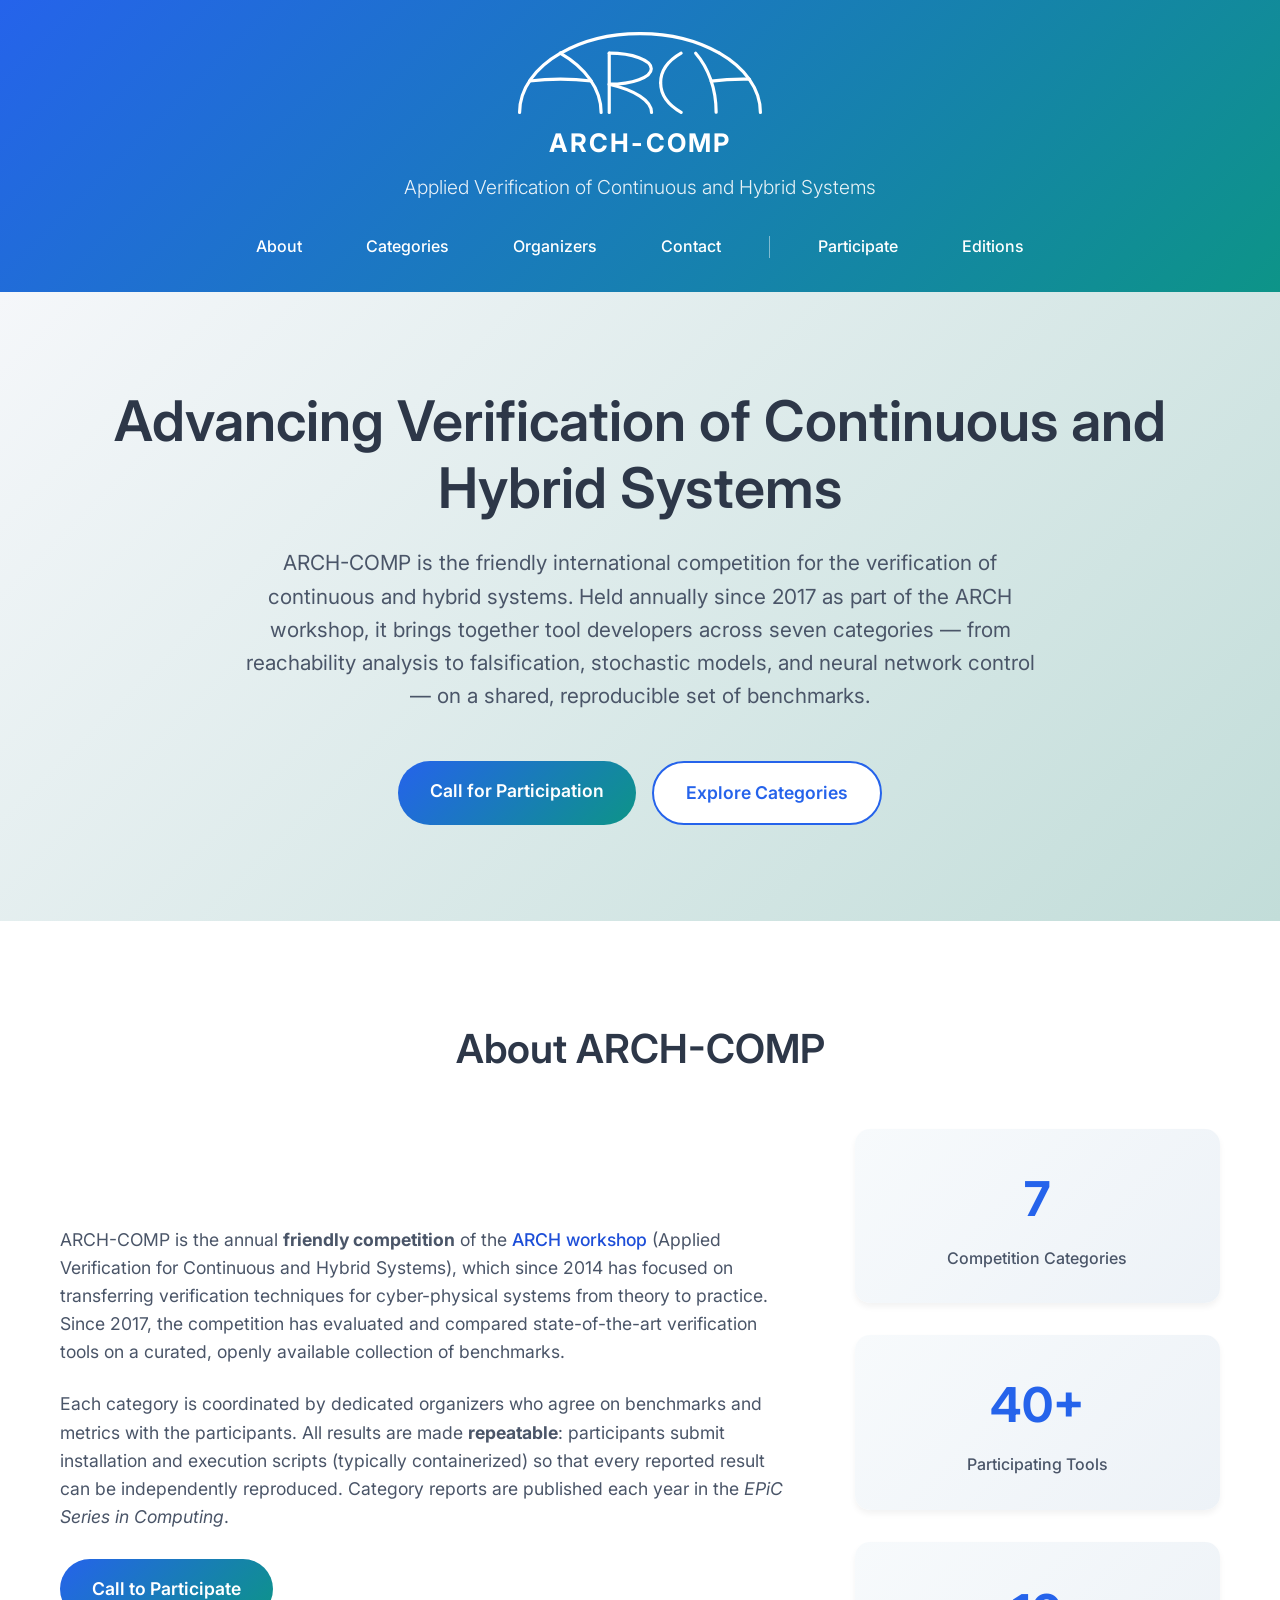
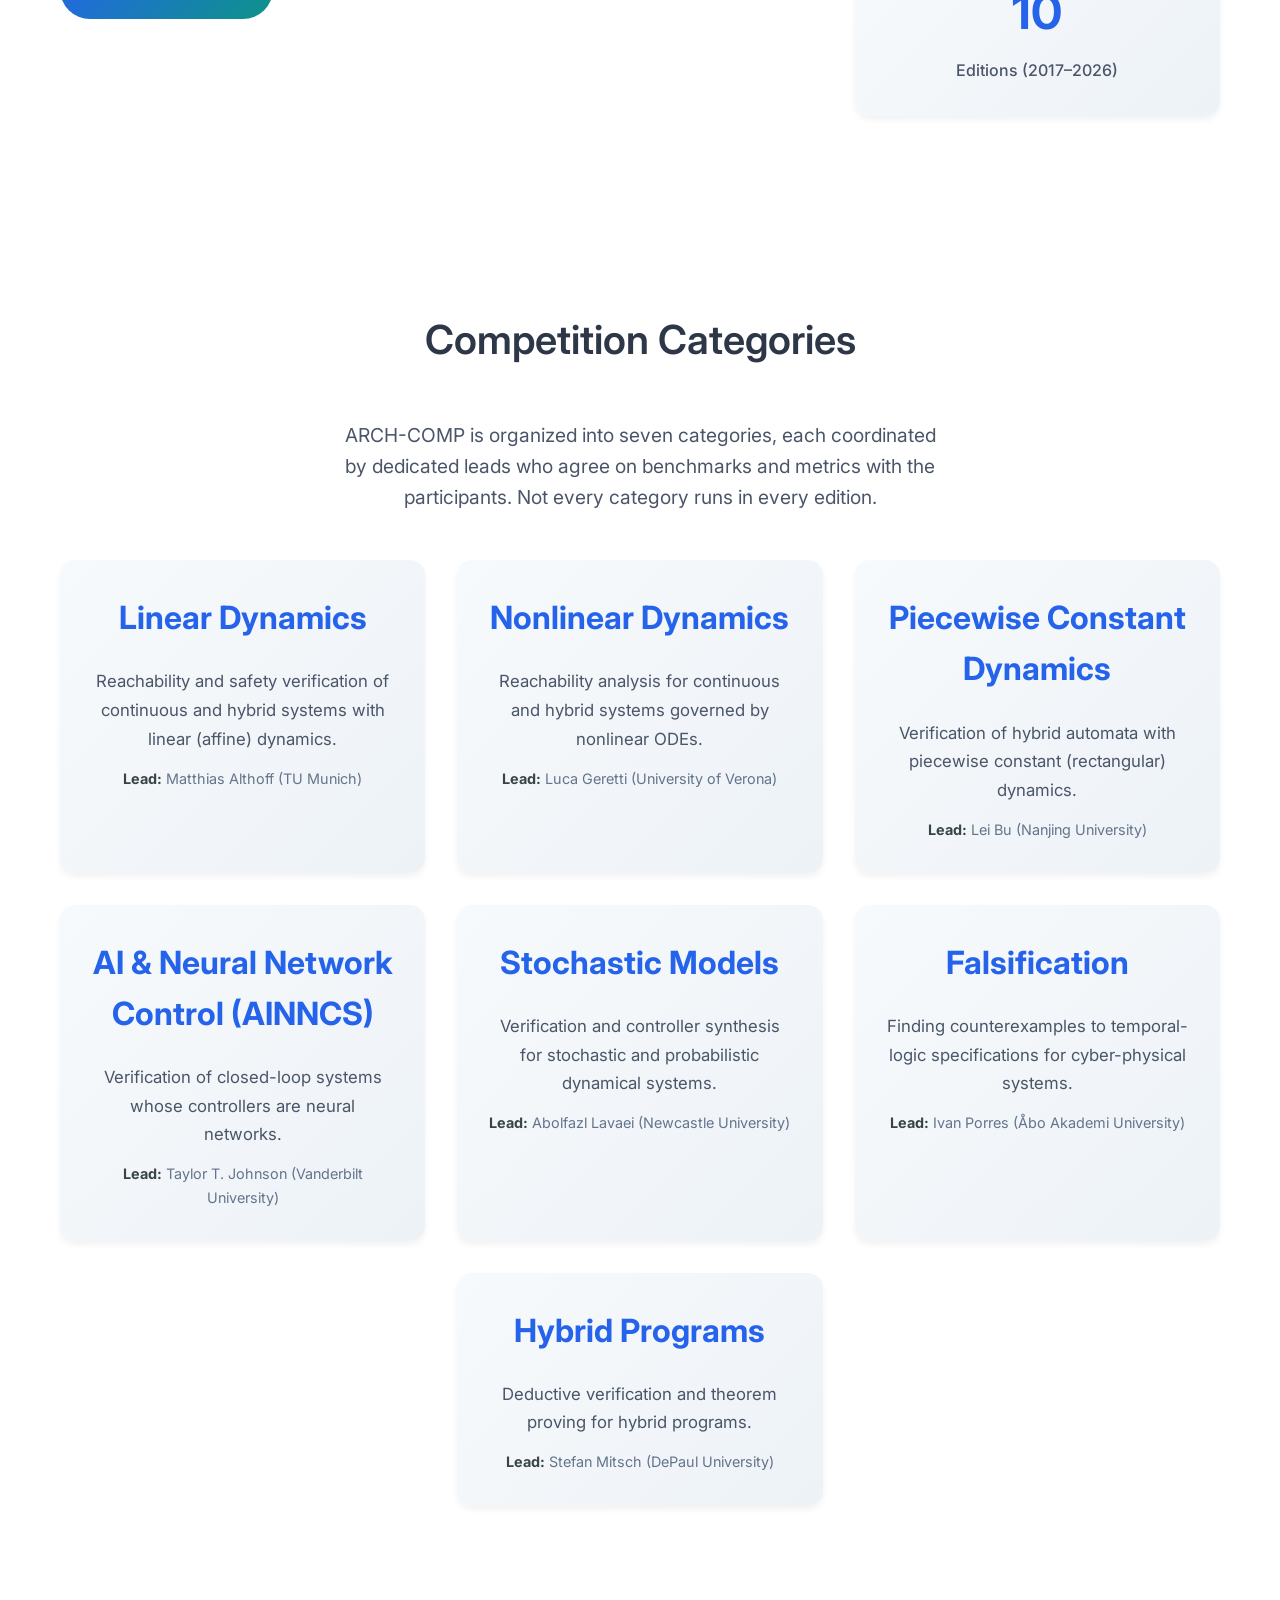
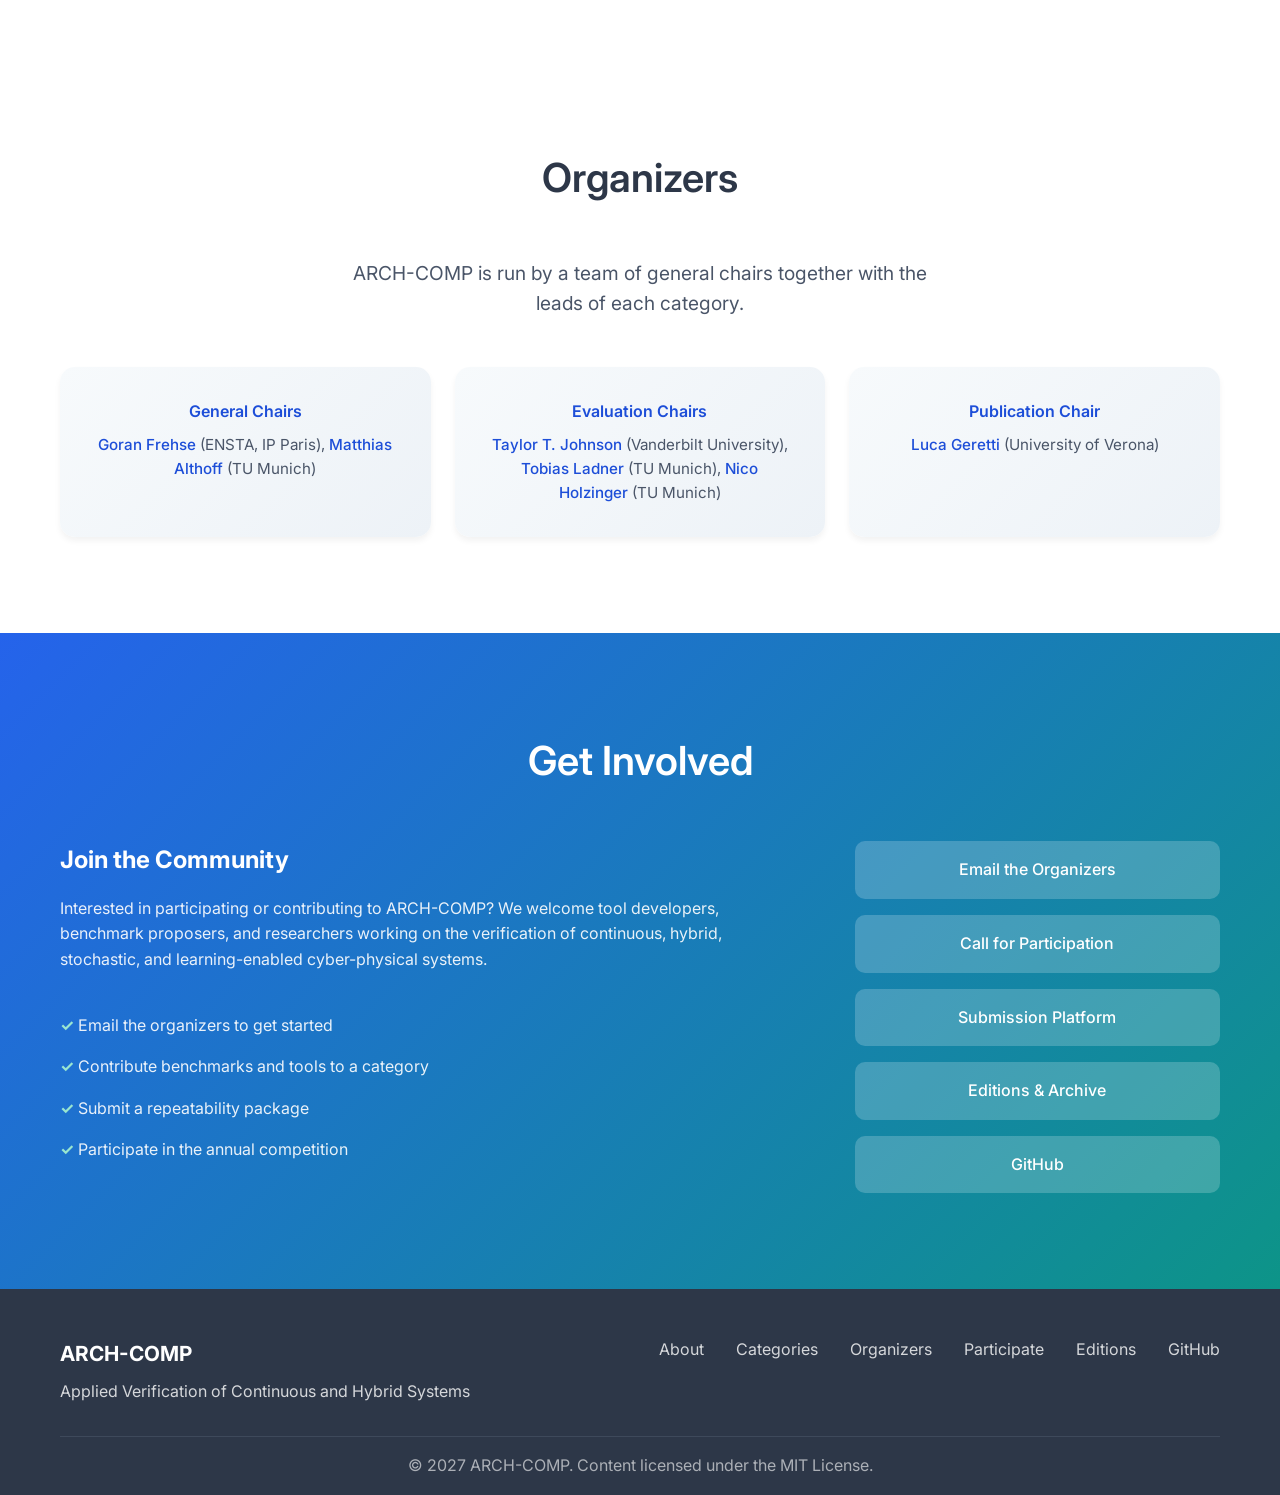
==== commit d7723994: "feat: migrate full ARCH workshop content into a year-by-year Editions page Move all content from the" ====
--- a/index.html
+++ b/index.html
@@ -83,7 +83,7 @@
                     <li><a href="#contact">Contact</a></li>
                     <li class="nav-sep" aria-hidden="true"></li>
                     <li><a href="participate.html" class="to-page">Participate</a></li>
-                    <li><a href="proceedings.html" class="to-page">Proceedings</a></li>
+                    <li><a href="editions.html" class="to-page">Editions</a></li>
                 </ul>
             </nav>
         </div>
@@ -130,7 +130,7 @@
                             <em>EPiC Series in Computing</em>.
                         </p>
                         <div class="about-cta">
-                            <a href="participate.html" class="btn btn-primary">Call to Participate &rarr;</a>
+                            <a href="participate.html" class="btn btn-primary">Call to Participate</a>
                         </div>
                     </div>
                     <div class="about-stats">
@@ -229,14 +229,6 @@
                         <h4>Publication Chair</h4>
                         <p>
                             <a href="https://www.di.univr.it/?ent=persona&id=32338" class="researcher-link" target="_blank" rel="noopener">Luca Geretti</a> (University of Verona)
-                        </p>
-                    </div>
-                    <div class="committee-role">
-                        <h4>Category Leads</h4>
-                        <p>
-                            Matthias Althoff (Linear), Luca Geretti (Nonlinear), Lei Bu (Piecewise Constant),
-                            Taylor T. Johnson (AINNCS), Abolfazl Lavaei (Stochastic), Ivan Porres (Falsification),
-                            Stefan Mitsch (Hybrid Programs)
                         </p>
                     </div>
                 </div>
@@ -265,8 +257,8 @@
                         <a href="mailto:arch27-comp@easychair.org" class="contact-btn">Email the Organizers</a>
                         <a href="participate.html" class="contact-btn">Call for Participation</a>
                         <a href="https://arch.repeatability.cps.cit.tum.de/" class="contact-btn" target="_blank" rel="noopener">Submission Platform</a>
-                        <a href="proceedings.html" class="contact-btn">Proceedings &amp; Archive</a>
-                        <a href="https://github.com/ARCH-COMP" class="contact-btn" target="_blank" rel="noopener">GitHub Organization</a>
+                        <a href="editions.html" class="contact-btn">Editions &amp; Archive</a>
+                        <a href="https://github.com/ARCH-COMP" class="contact-btn" target="_blank" rel="noopener">GitHub</a>
                     </div>
                 </div>
             </div>
@@ -285,7 +277,7 @@
                     <a href="#categories">Categories</a>
                     <a href="#organizers">Organizers</a>
                     <a href="participate.html">Participate</a>
-                    <a href="proceedings.html">Proceedings</a>
+                    <a href="editions.html">Editions</a>
                     <a href="https://github.com/ARCH-COMP" target="_blank" rel="noopener">GitHub</a>
                 </nav>
             </div>
--- a/styles.css
+++ b/styles.css
@@ -183,7 +183,8 @@
     gap: 2rem;
 }
 
-.stat {
+.stat,
+.repo-card {
     text-align: center;
     padding: 2rem;
     background: linear-gradient(135deg, #f7fafc 0%, #edf2f7 100%);
@@ -653,9 +654,11 @@
 }
 
 .committee-role {
-    padding: 1.25rem;
-    background: #f7fafc;
-    border-radius: 10px;
+    text-align: center;
+    padding: 2rem;
+    background: linear-gradient(135deg, #f7fafc 0%, #edf2f7 100%);
+    border-radius: 15px;
+    box-shadow: 0 4px 6px rgba(0,0,0,0.05);
 }
 
 .committee-role h4 {
@@ -955,11 +958,6 @@
 }
 
 .repo-card {
-    background: white;
-    padding: 2rem;
-    border-radius: 15px;
-    box-shadow: 0 10px 30px rgba(0,0,0,0.1);
-    text-align: center;
     transition: transform 0.3s ease;
 }
 
@@ -1664,6 +1662,60 @@
 .editions-table .muted { color: #94a3b8; }
 .year-cell { font-weight: 700; color: #2d3748; white-space: nowrap; }
 
+/* Workshop hub: resource cards carry a one-line description under the label */
+.resource-link .resource-title { font-weight: 600; color: #2d3748; margin-bottom: 0.3rem; }
+.resource-link:hover .resource-title { color: var(--brand-link); }
+.resource-desc { font-size: 0.85rem; color: #5b6472; font-weight: 400; text-align: center; line-height: 1.45; }
+
+/* Organizers sits directly below the (white) categories cards — keep it white too */
+#organizers.participants { background: #ffffff; }
+
+/* Center a lone category card left over on the last row (7 cards -> 3+3+1) */
+@media (min-width: 964px) {
+    #categories .repo-card:last-child:nth-child(3n+1) {
+        grid-column: 1 / -1;
+        justify-self: center;
+        width: calc((100% - 4rem) / 3);
+    }
+}
+@media (min-width: 768px) and (max-width: 963px) {
+    #categories .repo-card:last-child:nth-child(2n+1) {
+        grid-column: 1 / -1;
+        justify-self: center;
+        width: calc((100% - 2rem) / 2);
+    }
+}
+
+/* Editions page: year selector + per-year sections */
+.year-picker { display: flex; align-items: center; gap: 0.75rem; flex-wrap: wrap;
+    position: sticky; top: 0; z-index: 5; padding: 1rem 0; margin-bottom: 1.5rem;
+    background: rgba(255,255,255,0.92); backdrop-filter: blur(6px); border-bottom: 1px solid #eef0f3; }
+.year-picker label { font-weight: 600; color: #2d3748; }
+.year-select { font-family: inherit; font-size: 1.05rem; font-weight: 600; color: var(--brand-link);
+    padding: 0.55rem 2.4rem 0.55rem 1rem; border: 2px solid var(--brand); border-radius: 999px;
+    background: #fff url("data:image/svg+xml;utf8,<svg xmlns='http://www.w3.org/2000/svg' width='12' height='8' viewBox='0 0 12 8'><path d='M1 1l5 5 5-5' fill='none' stroke='%232563eb' stroke-width='2'/></svg>") no-repeat right 1rem center;
+    -webkit-appearance: none; appearance: none; cursor: pointer; }
+.year-select:hover { background-color: #f7fafc; }
+.edition-head { margin-bottom: 1.5rem; }
+.edition-head .subpage-title { margin-bottom: 0.3rem; }
+.edition-when { color: #64748b; font-size: 1.05rem; font-weight: 500; }
+.edition-badge { font-size: 0.7rem; font-weight: 700; text-transform: uppercase; letter-spacing: 0.04em;
+    vertical-align: middle; color: #fff; background: var(--brand); padding: 0.2rem 0.6rem; border-radius: 999px; }
+.edition-badge.muted-badge { background: #94a3b8; }
+.edition[hidden] { display: none; }
+
+/* File listings (benchmarks / tool presentations / experience reports) */
+.file-year { margin: 2.25rem 0 1rem; font-size: 1.35rem; font-weight: 700; color: var(--brand); }
+.file-list { list-style: none; padding: 0; display: grid; gap: 0.6rem; }
+.file-item { display: flex; align-items: baseline; gap: 0.75rem; padding: 0.9rem 1.1rem;
+    border: 1px solid #e5e7eb; border-radius: 12px; background: #fff; box-shadow: 0 1px 3px rgba(16,24,40,0.04); }
+.file-item:hover { border-color: var(--brand); box-shadow: 0 4px 14px rgba(37,99,235,0.08); }
+.file-title { font-weight: 500; color: #2d3748; flex: 1; }
+.file-links { display: flex; flex-wrap: wrap; gap: 0.4rem 0.75rem; white-space: nowrap; }
+.file-links a { color: var(--brand-link); text-decoration: none; font-weight: 600; font-size: 0.9rem; }
+.file-links a:hover { text-decoration: underline; }
+.file-meta { color: #94a3b8; font-size: 0.8rem; font-weight: 400; }
+
 /* Navbar: visually separate in-page section links from standalone pages */
 .nav-list .nav-sep { width: 1px; height: 22px; align-self: center; background: rgba(255,255,255,0.45); }
 .about-cta { margin-top: 1.75rem; }
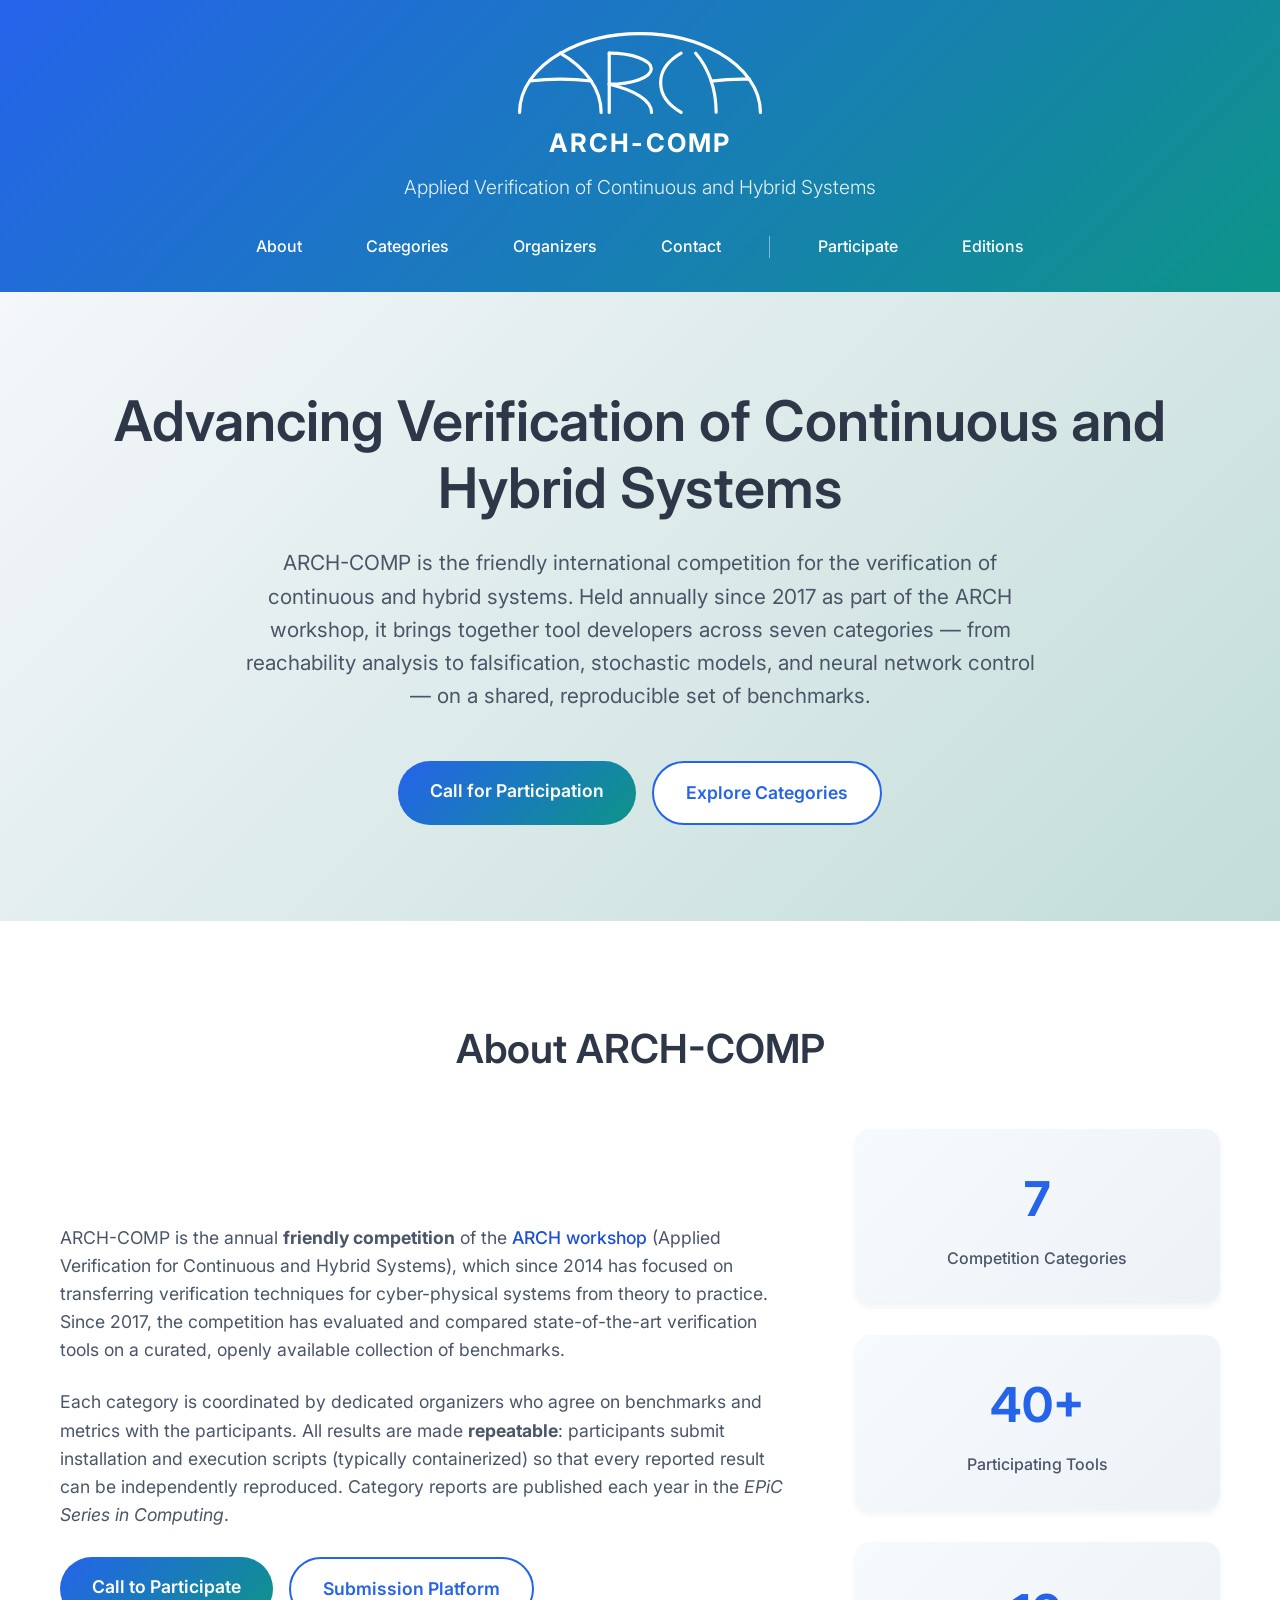
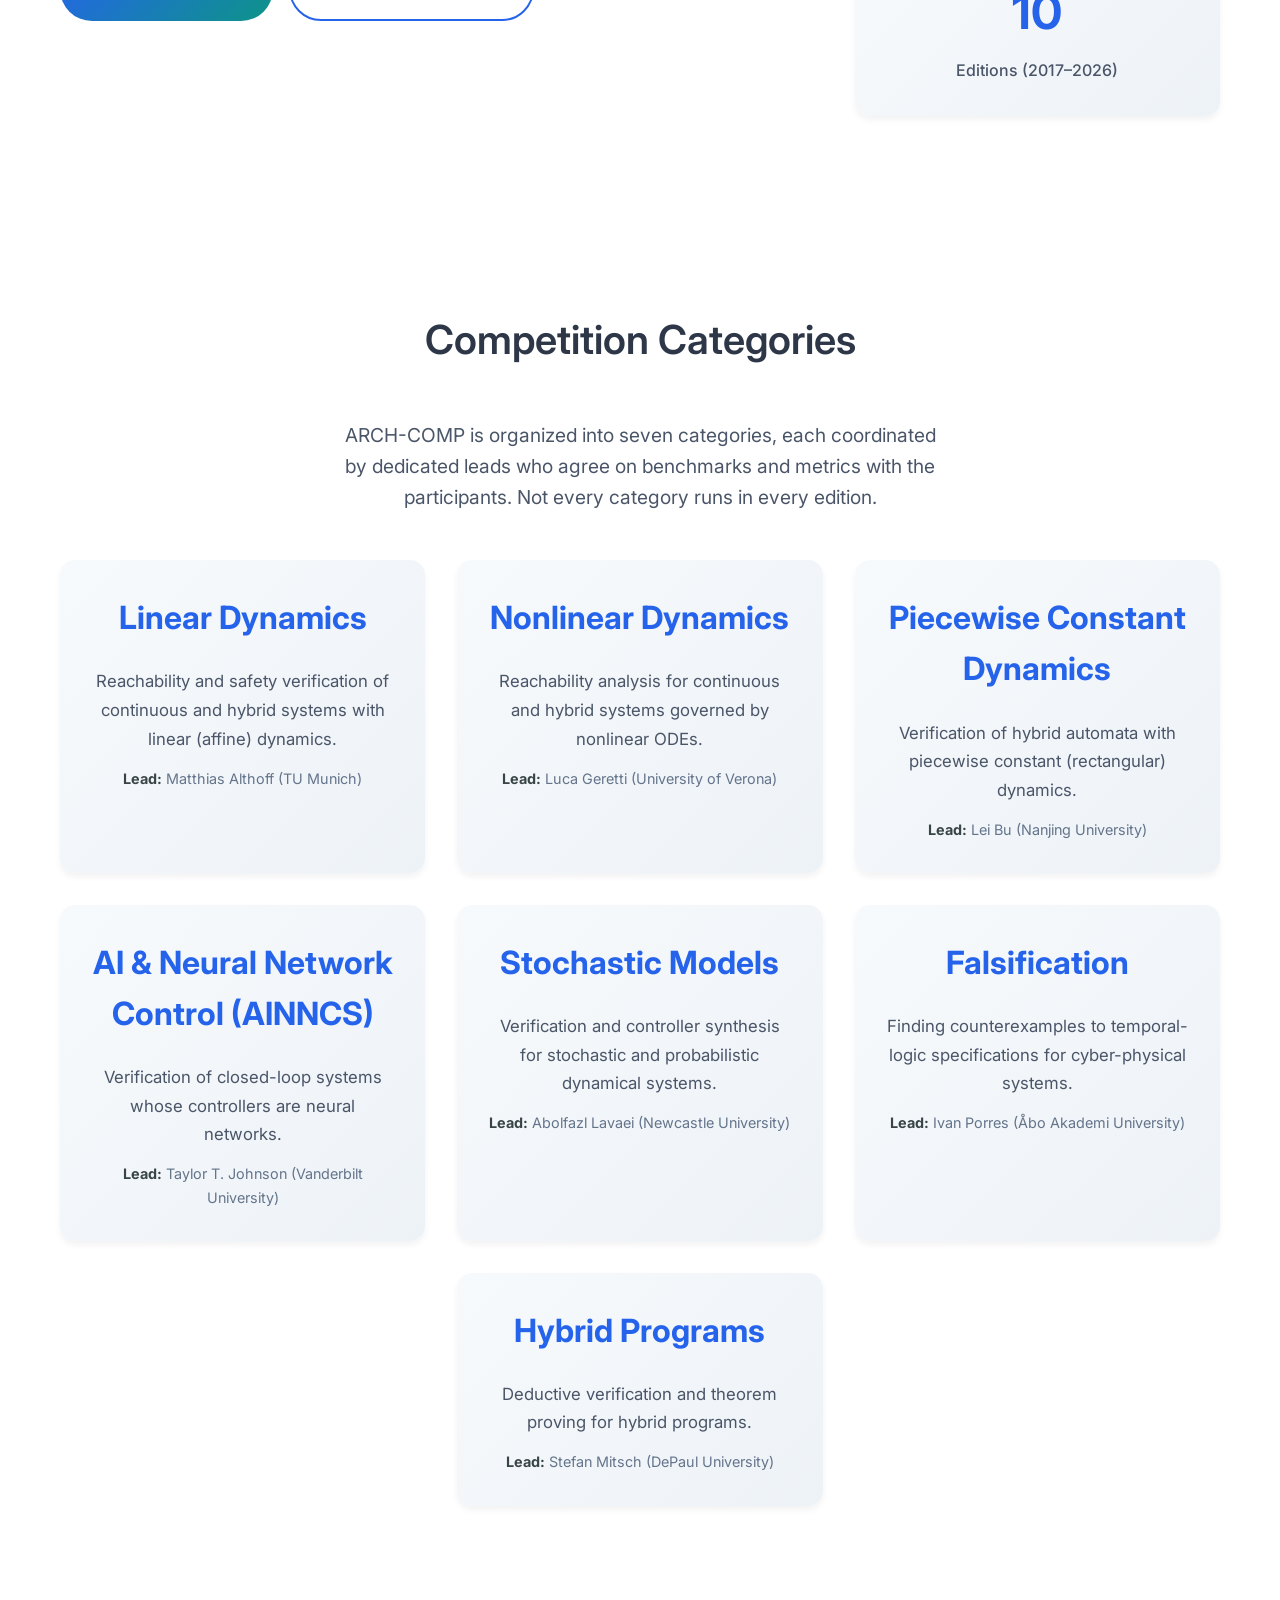
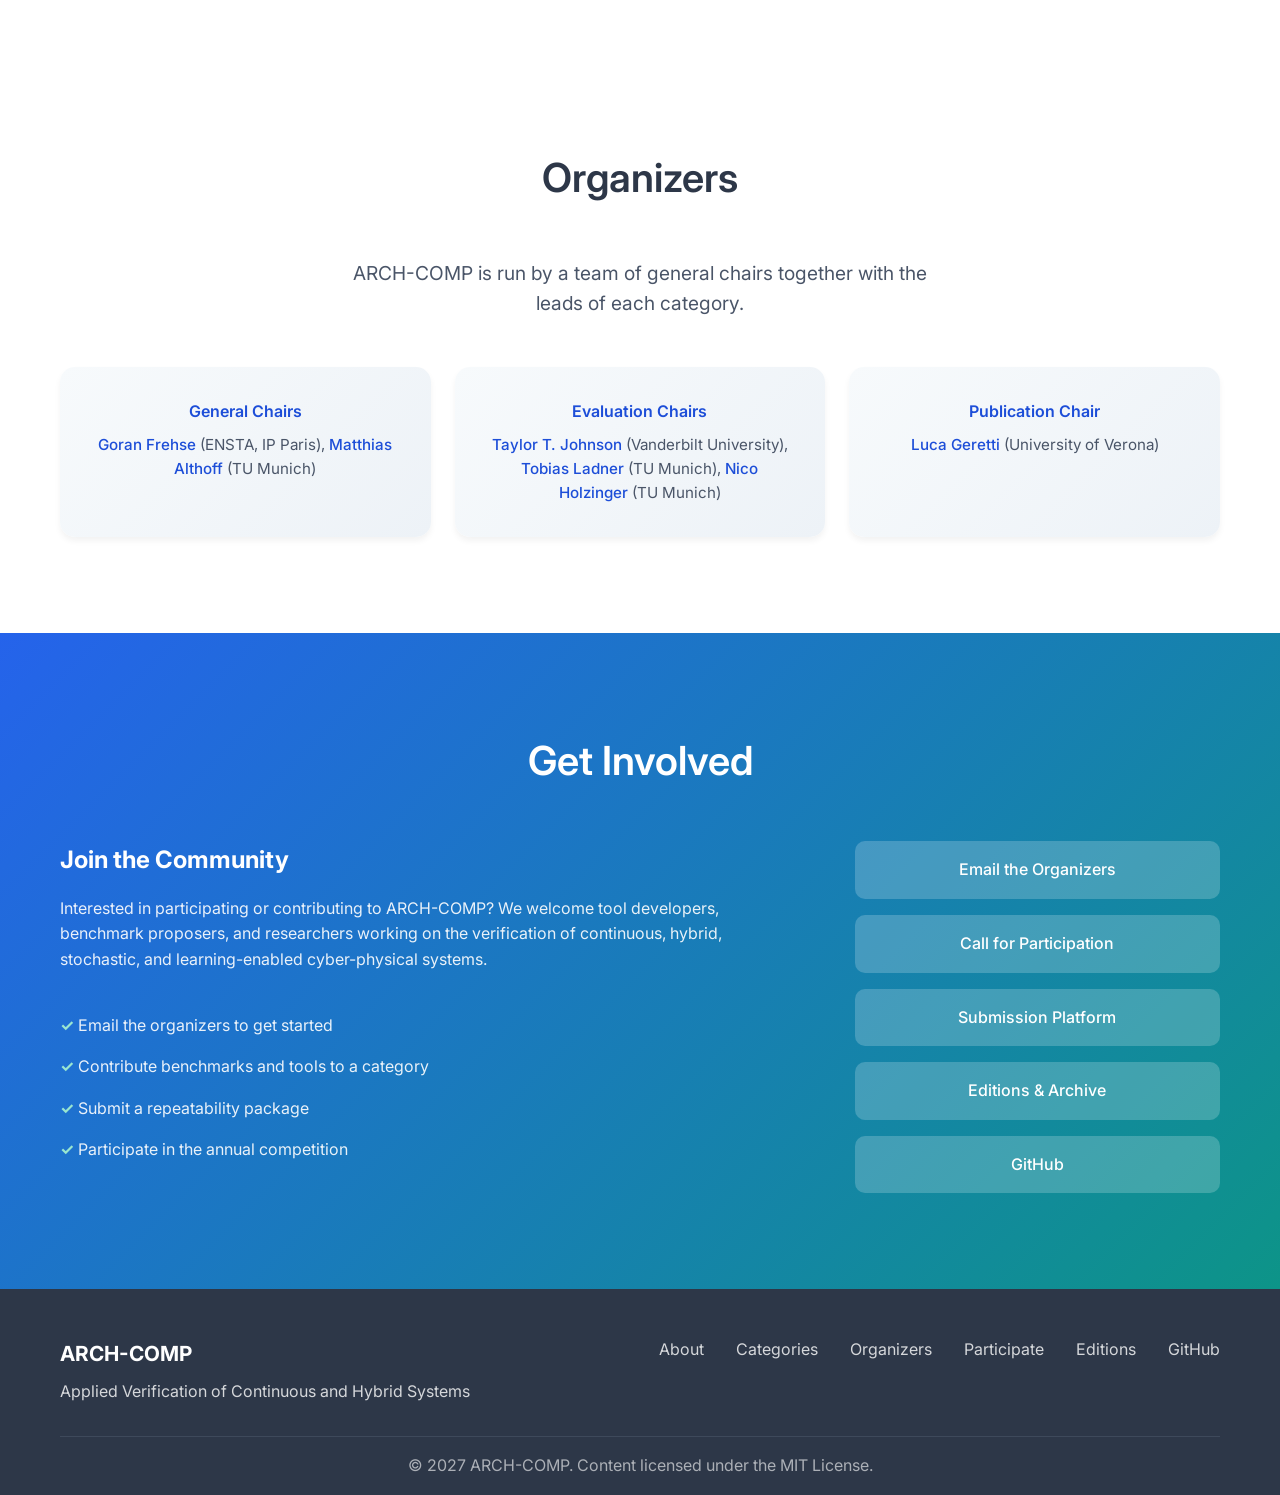
==== commit 63026d26: "feat(about): link the submission platform from the About section Co-Authored-By: Claude Opus 4.8 <no" ====
--- a/index.html
+++ b/index.html
@@ -131,6 +131,7 @@
                         </p>
                         <div class="about-cta">
                             <a href="participate.html" class="btn btn-primary">Call to Participate</a>
+                            <a href="https://arch.repeatability.cps.cit.tum.de/" class="btn btn-secondary" target="_blank" rel="noopener">Submission Platform</a>
                         </div>
                     </div>
                     <div class="about-stats">
--- a/styles.css
+++ b/styles.css
@@ -1718,5 +1718,5 @@
 
 /* Navbar: visually separate in-page section links from standalone pages */
 .nav-list .nav-sep { width: 1px; height: 22px; align-self: center; background: rgba(255,255,255,0.45); }
-.about-cta { margin-top: 1.75rem; }
+.about-cta { margin-top: 1.75rem; display: flex; gap: 1rem; flex-wrap: wrap; }
 @media (max-width: 600px) { .nav-list .nav-sep { display: none; } }
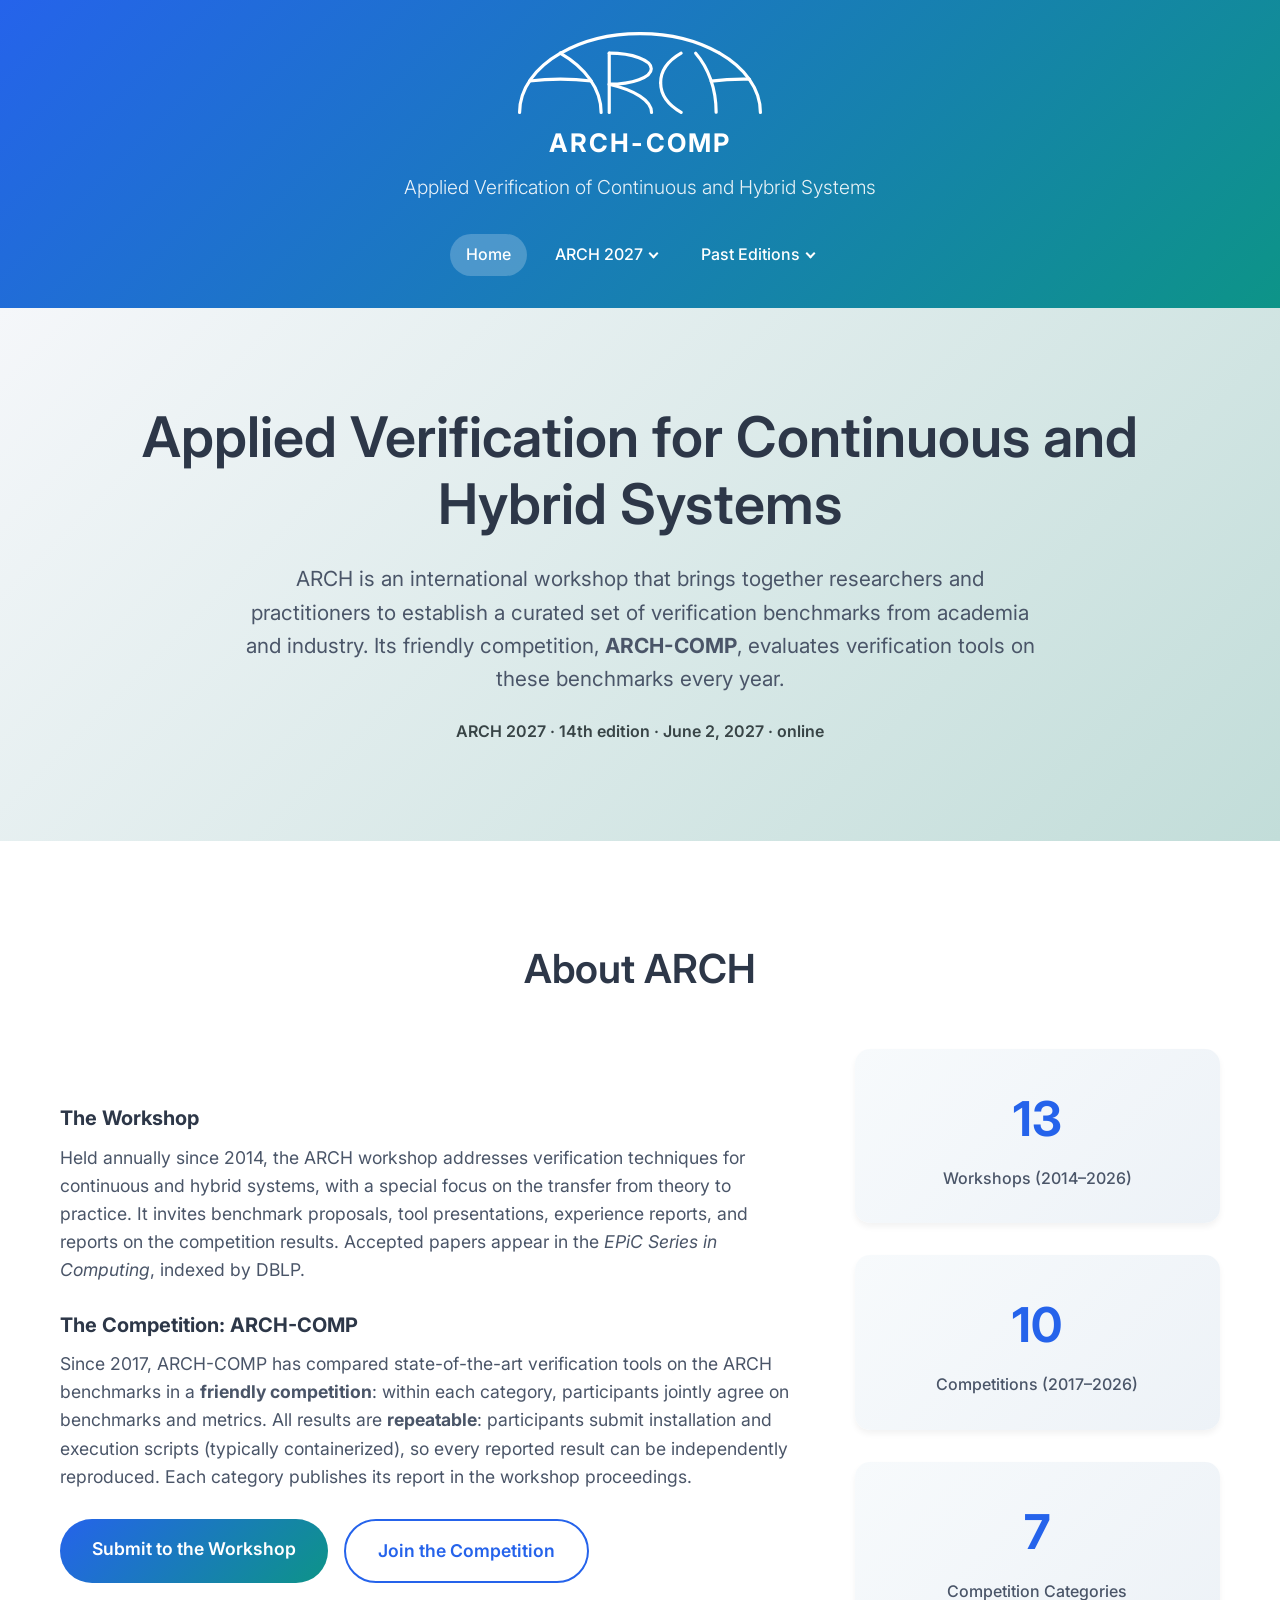
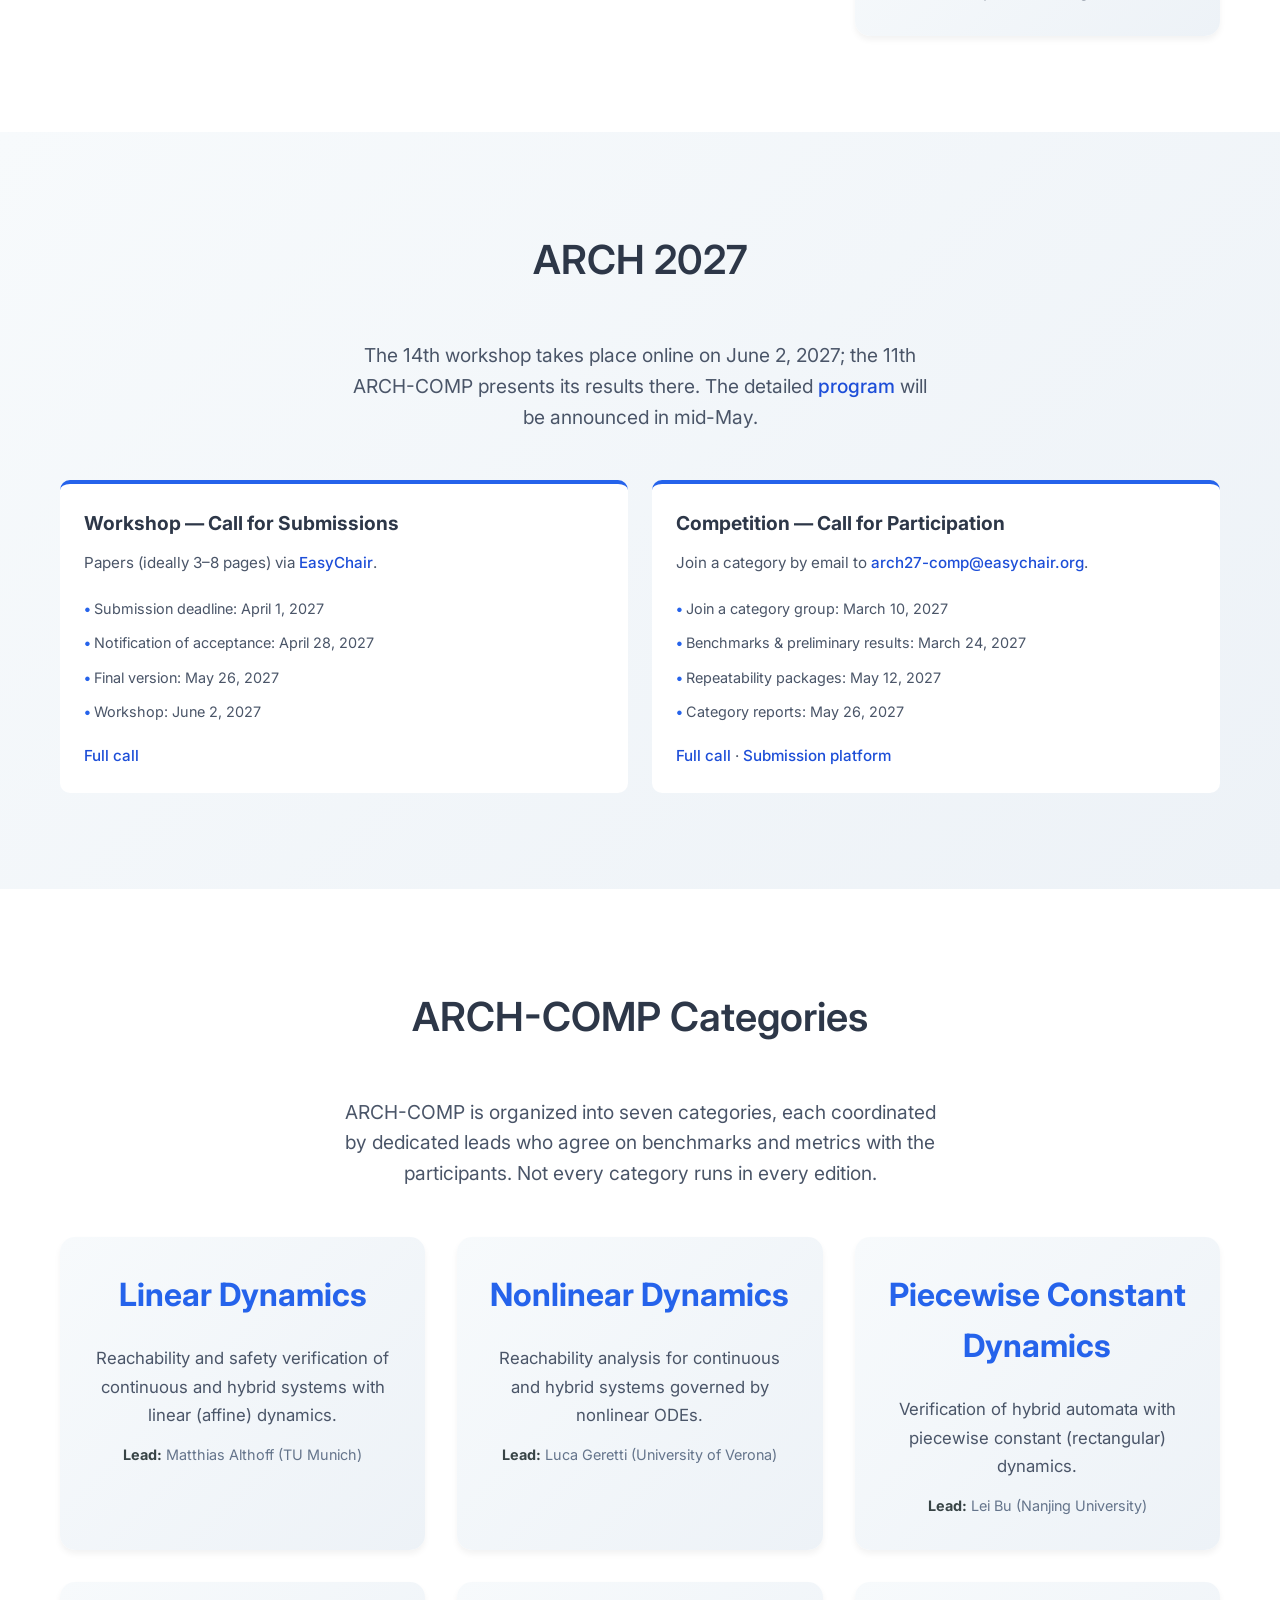
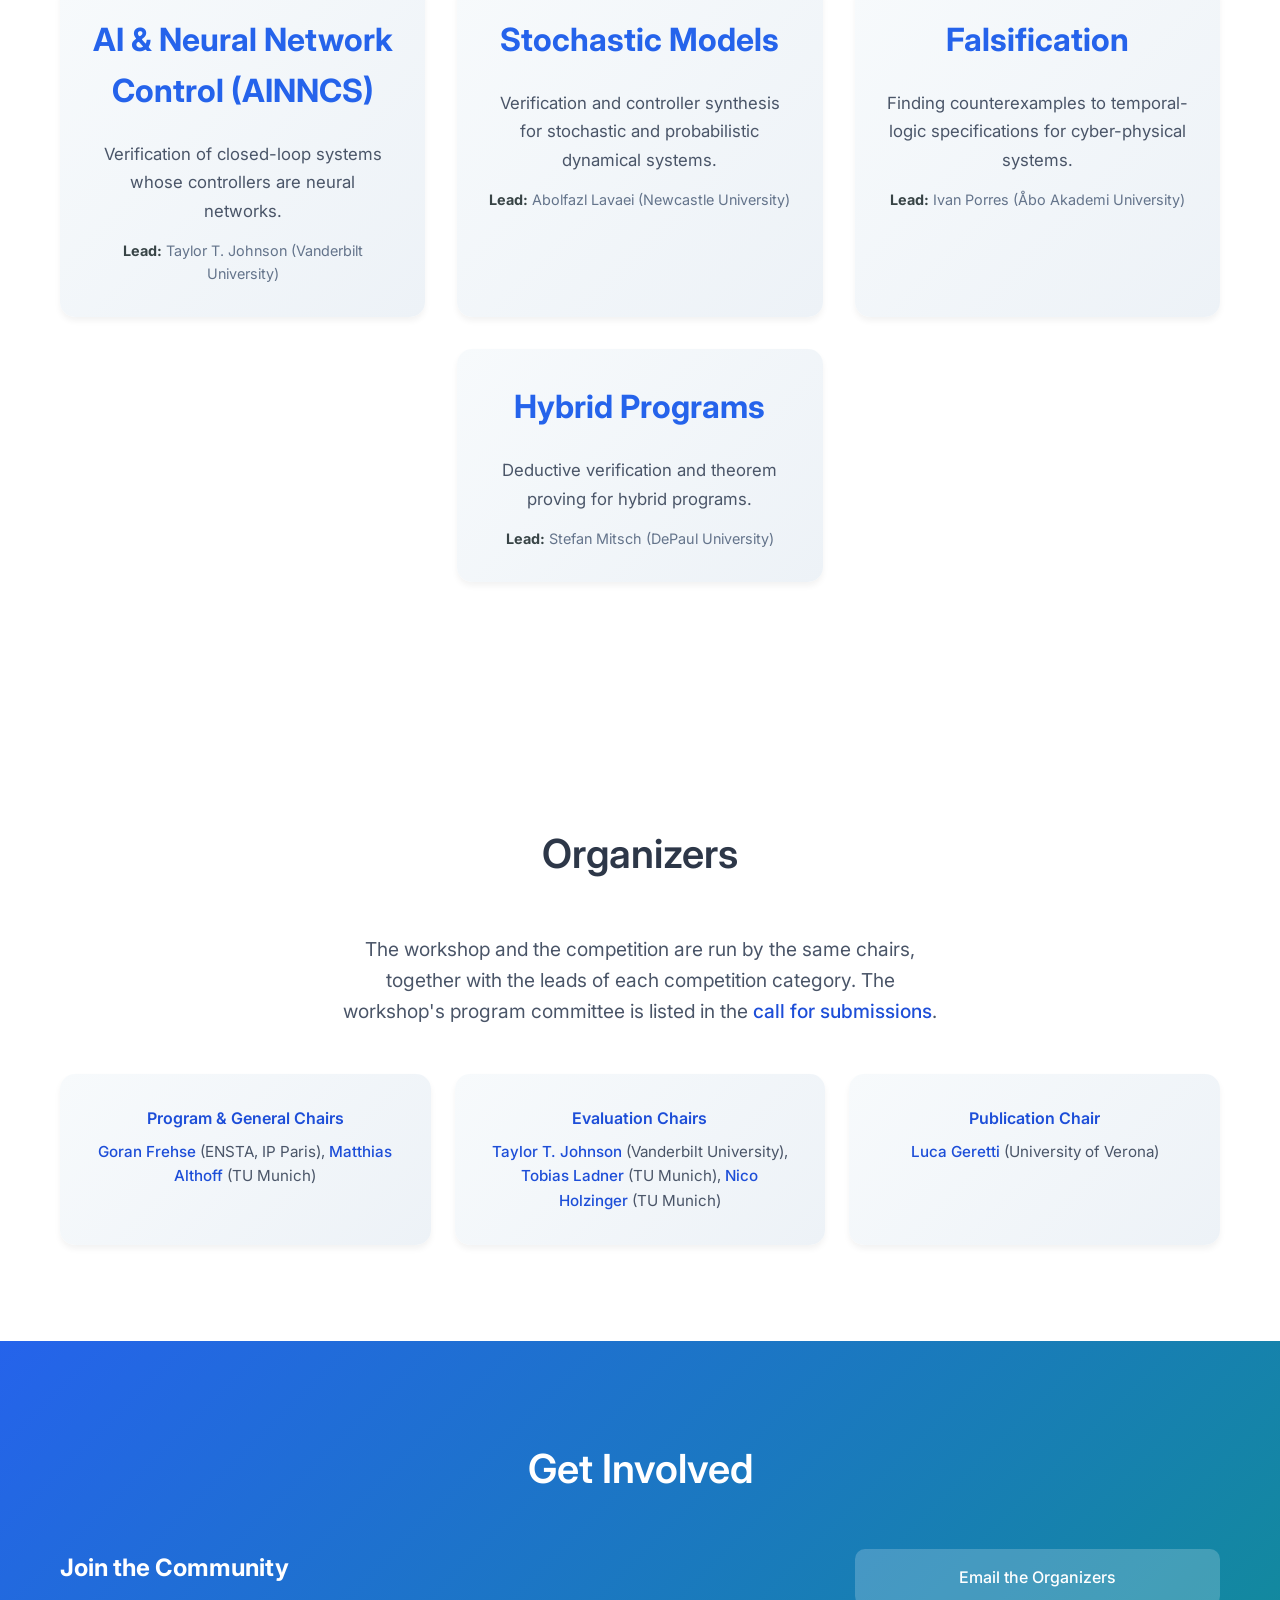
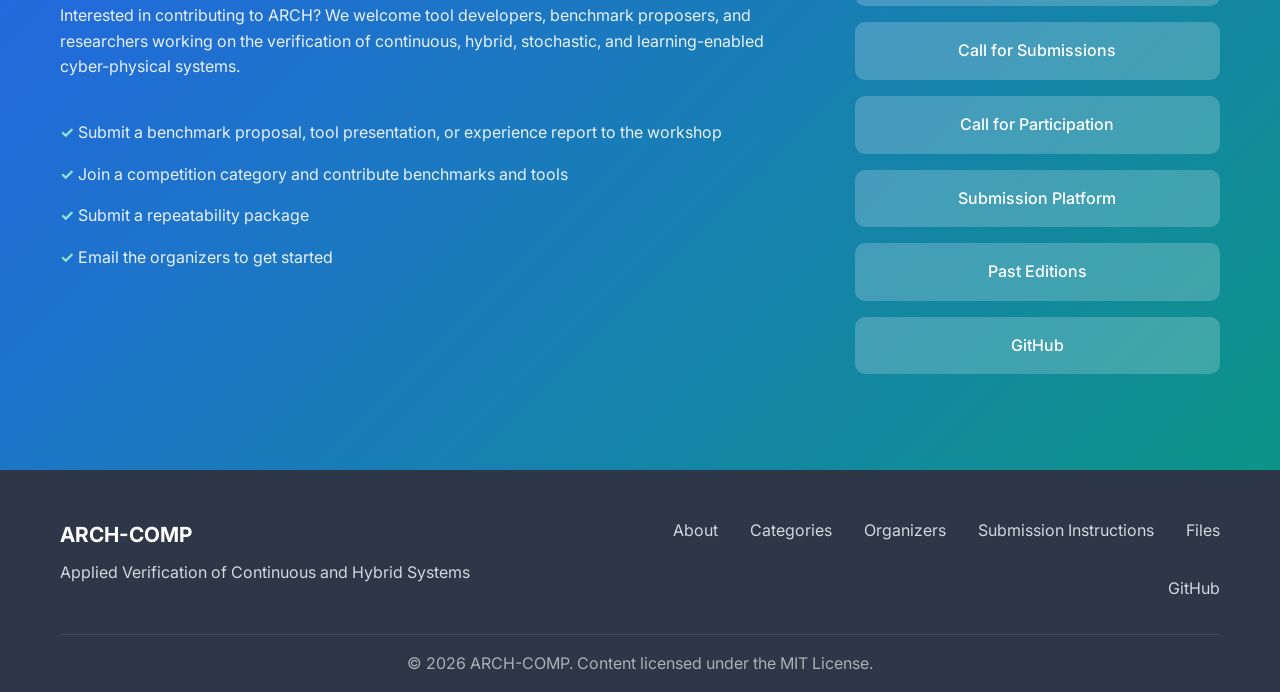
==== commit d9267f82: "feat: carry over the full ARCH workshop site, single-source the current edition Restructure the site" ====
--- a/index.html
+++ b/index.html
@@ -3,16 +3,16 @@
 <head>
     <meta charset="UTF-8">
     <meta name="viewport" content="width=device-width, initial-scale=1.0">
-    <title>ARCH-COMP - International Competition on Verifying Continuous and Hybrid Systems</title>
-    <meta name="description" content="ARCH-COMP is the friendly international competition for the verification of continuous and hybrid systems, held annually since 2017 as part of the ARCH workshop. Seven categories spanning reachability, falsification, stochastic models, and neural network control.">
+    <title>ARCH - Workshop on Applied Verification for Continuous and Hybrid Systems</title>
+    <meta name="description" content="ARCH is the international workshop on applied verification for continuous and hybrid systems, held annually since 2014. Its friendly competition ARCH-COMP compares verification tools across seven categories.">
     <link rel="canonical" href="https://arch-comp.github.io/">
     <meta name="theme-color" content="#2563eb">
 
     <!-- Open Graph -->
     <meta property="og:type" content="website">
-    <meta property="og:site_name" content="ARCH-COMP">
-    <meta property="og:title" content="ARCH-COMP - Applied Verification of Continuous and Hybrid Systems">
-    <meta property="og:description" content="The friendly international competition for the verification of continuous and hybrid systems, held annually since 2017.">
+    <meta property="og:site_name" content="ARCH">
+    <meta property="og:title" content="ARCH - Applied Verification for Continuous and Hybrid Systems">
+    <meta property="og:description" content="International workshop on applied verification for continuous and hybrid systems (since 2014), home of the friendly competition ARCH-COMP (since 2017).">
     <meta property="og:url" content="https://arch-comp.github.io/">
     <meta property="og:image" content="https://arch-comp.github.io/images/og-card.png">
     <meta property="og:image:width" content="1200">
@@ -20,8 +20,8 @@
 
     <!-- Twitter -->
     <meta name="twitter:card" content="summary_large_image">
-    <meta name="twitter:title" content="ARCH-COMP - Applied Verification of Continuous and Hybrid Systems">
-    <meta name="twitter:description" content="The friendly international competition for the verification of continuous and hybrid systems, held annually since 2017.">
+    <meta name="twitter:title" content="ARCH - Applied Verification for Continuous and Hybrid Systems">
+    <meta name="twitter:description" content="International workshop on applied verification for continuous and hybrid systems (since 2014), home of the friendly competition ARCH-COMP (since 2017).">
     <meta name="twitter:image" content="https://arch-comp.github.io/images/og-card.png">
 
     <!-- Icons -->
@@ -29,7 +29,9 @@
     <link rel="icon" href="images/favicon.svg" type="image/svg+xml">
     <link rel="apple-touch-icon" href="images/apple-touch-icon.png">
 
-    <link rel="stylesheet" href="styles.css">
+    <link rel="stylesheet" href="css/styles.css">
+    <script src="js/edition.js"></script>
+    <script src="js/layout.js"></script>
     <link rel="preconnect" href="https://fonts.googleapis.com">
     <link rel="preconnect" href="https://fonts.gstatic.com" crossorigin>
     <link href="https://fonts.googleapis.com/css2?family=Inter:wght@300;400;500;600;700&display=swap" rel="stylesheet">
@@ -37,125 +39,119 @@
     <script type="application/ld+json">
     {
       "@context": "https://schema.org",
-      "@graph": [
-        {
-          "@type": "Organization",
-          "@id": "https://arch-comp.github.io/#organization",
-          "name": "ARCH-COMP",
-          "alternateName": "International Competition on Verifying Continuous and Hybrid Systems",
-          "url": "https://arch-comp.github.io/",
-          "logo": "https://arch-comp.github.io/images/apple-touch-icon.png",
-          "sameAs": ["https://github.com/ARCH-COMP", "https://cps-vo.org/group/ARCH", "https://gitlab.com/goranf/ARCH-COMP"]
-        },
-        {
-          "@type": "Event",
-          "name": "ARCH-COMP 2027 - Friendly Competition on Verifying Continuous and Hybrid Systems",
-          "startDate": "2027-06-02",
-          "eventAttendanceMode": "https://schema.org/OnlineEventAttendanceMode",
-          "eventStatus": "https://schema.org/EventScheduled",
-          "url": "https://arch-comp.github.io/participate.html",
-          "location": {
-            "@type": "VirtualLocation",
-            "url": "https://cps-vo.org/group/ARCH"
-          },
-          "organizer": { "@id": "https://arch-comp.github.io/#organization" }
-        }
-      ]
+      "@type": "Organization",
+      "@id": "https://arch-comp.github.io/#organization",
+      "name": "ARCH",
+      "alternateName": "Workshop on Applied Verification for Continuous and Hybrid Systems",
+      "url": "https://arch-comp.github.io/",
+      "logo": "https://arch-comp.github.io/images/apple-touch-icon.png",
+      "sameAs": ["https://github.com/ARCH-COMP", "https://gitlab.com/goranf/ARCH-COMP"]
     }
     </script>
 </head>
 <body>
     <a href="#main" class="skip-link">Skip to main content</a>
-    <header class="header">
-        <div class="container">
-            <div class="header-content">
-                <a href="#hero" class="logo" aria-label="ARCH-COMP home">
-                    <img src="images/logo-white.svg" alt="ARCH" class="logo-img" width="300" height="100">
-                    <span class="logo-word">ARCH-COMP</span>
-                </a>
-                <p class="tagline">Applied Verification of Continuous and Hybrid Systems</p>
-            </div>
-            <nav class="nav" aria-label="Primary">
-                <ul class="nav-list">
-                    <li><a href="#about">About</a></li>
-                    <li><a href="#categories">Categories</a></li>
-                    <li><a href="#organizers">Organizers</a></li>
-                    <li><a href="#contact">Contact</a></li>
-                    <li class="nav-sep" aria-hidden="true"></li>
-                    <li><a href="participate.html" class="to-page">Participate</a></li>
-                    <li><a href="editions.html" class="to-page">Editions</a></li>
-                </ul>
-            </nav>
-        </div>
-    </header>
+    <script>ARCH.header()</script>
 
     <main class="main" id="main">
         <section id="hero" class="hero">
             <div class="container">
                 <div class="hero-content">
-                    <h1 class="hero-title">Advancing Verification of Continuous and Hybrid Systems</h1>
+                    <h1 class="hero-title">Applied Verification for Continuous and Hybrid Systems</h1>
                     <p class="hero-description">
-                        ARCH-COMP is the friendly international competition for the verification of continuous
-                        and hybrid systems. Held annually since 2017 as part of the ARCH workshop, it brings
-                        together tool developers across seven categories &mdash; from reachability analysis to
-                        falsification, stochastic models, and neural network control &mdash; on a shared,
-                        reproducible set of benchmarks.
+                        ARCH is an international workshop that brings together researchers and practitioners
+                        to establish a curated set of verification benchmarks from academia and industry.
+                        Its friendly competition, <strong>ARCH-COMP</strong>, evaluates verification tools on these
+                        benchmarks every year.
                     </p>
-                    <div class="hero-buttons">
-                        <a href="participate.html" class="btn btn-primary">Call for Participation</a>
-                        <a href="#categories" class="btn btn-secondary">Explore Categories</a>
-                    </div>
+                    <p class="hero-edition"><span data-ed="label"></span> &middot; <span data-ed="workshopOrdinal"></span> edition &middot; <span data-ed="date"></span> &middot; <span data-ed="location"></span></p>
                 </div>
             </div>
         </section>
 
         <section id="about" class="about">
             <div class="container">
-                <h2 class="section-title">About ARCH-COMP</h2>
+                <h2 class="section-title">About ARCH</h2>
                 <div class="about-content">
                     <div class="about-text">
-                        <p>
-                            ARCH-COMP is the annual <strong>friendly competition</strong> of the
-                            <a href="https://cps-vo.org/group/ARCH" class="researcher-link" target="_blank" rel="noopener">ARCH workshop</a>
-                            (Applied Verification for Continuous and Hybrid Systems), which since 2014 has focused on
-                            transferring verification techniques for cyber-physical systems from theory to practice.
-                            Since 2017, the competition has evaluated and compared state-of-the-art verification tools
-                            on a curated, openly available collection of benchmarks.
-                        </p>
-                        <p>
-                            Each category is coordinated by dedicated organizers who agree on benchmarks and metrics
-                            with the participants. All results are made <strong>repeatable</strong>: participants submit
-                            installation and execution scripts (typically containerized) so that every reported result
-                            can be independently reproduced. Category reports are published each year in the
-                            <em>EPiC Series in Computing</em>.
+                        <h3 class="about-sub">The Workshop</h3>
+                        <p>
+                            Held annually since 2014, the ARCH workshop addresses verification techniques for
+                            continuous and hybrid systems, with a special focus on the transfer from theory to
+                            practice. It invites benchmark proposals, tool presentations, experience reports, and
+                            reports on the competition results. Accepted papers appear in the
+                            <em>EPiC Series in Computing</em>, indexed by DBLP.
+                        </p>
+                        <h3 class="about-sub">The Competition: ARCH-COMP</h3>
+                        <p>
+                            Since 2017, ARCH-COMP has compared state-of-the-art verification tools on the ARCH
+                            benchmarks in a <strong>friendly competition</strong>: within each category, participants
+                            jointly agree on benchmarks and metrics. All results are <strong>repeatable</strong>:
+                            participants submit installation and execution scripts (typically containerized), so every
+                            reported result can be independently reproduced. Each category publishes its report in the
+                            workshop proceedings.
                         </p>
                         <div class="about-cta">
-                            <a href="participate.html" class="btn btn-primary">Call to Participate</a>
-                            <a href="https://arch.repeatability.cps.cit.tum.de/" class="btn btn-secondary" target="_blank" rel="noopener">Submission Platform</a>
+                            <a href="pages/call-for-submissions.html" class="btn btn-primary">Submit to the Workshop</a>
+                            <a href="pages/participate.html" class="btn btn-secondary">Join the Competition</a>
                         </div>
                     </div>
                     <div class="about-stats">
+                        <div class="stat">
+                            <span class="stat-number" data-ed="pastWorkshops"></span>
+                            <span class="stat-label">Workshops (2014&ndash;<span data-ed="lastYear"></span>)</span>
+                        </div>
+                        <div class="stat">
+                            <span class="stat-number" data-ed="pastCompetitions"></span>
+                            <span class="stat-label">Competitions (2017&ndash;<span data-ed="lastYear"></span>)</span>
+                        </div>
                         <div class="stat">
                             <span class="stat-number">7</span>
                             <span class="stat-label">Competition Categories</span>
                         </div>
-                        <div class="stat">
-                            <span class="stat-number">40+</span>
-                            <span class="stat-label">Participating Tools</span>
-                        </div>
-                        <div class="stat">
-                            <span class="stat-number">10</span>
-                            <span class="stat-label">Editions (2017&ndash;2026)</span>
-                        </div>
-                    </div>
-                </div>
-            </div>
-        </section>
-
+                    </div>
+                </div>
+            </div>
+        </section>
+
+        <section id="upcoming" class="participants upcoming">
+            <div class="container">
+                <h2 class="section-title" data-ed="label"></h2>
+                <p class="section-description">
+                    The <span data-ed="workshopOrdinal"></span> workshop takes place <span data-ed="location"></span> on
+                    <span data-ed="date"></span>; the <span data-ed="competitionOrdinal"></span> ARCH-COMP presents its results there.
+                    The detailed <a href="pages/program.html" class="researcher-link">program</a> will be announced in <span data-ed="programAnnouncement"></span>.
+                </p>
+                <div class="participation-grid">
+                    <div class="participation-card">
+                        <h4>Workshop &mdash; Call for Submissions</h4>
+                        <p>Papers (ideally 3&ndash;8 pages) via <a data-ed-href="easychair" class="researcher-link" target="_blank" rel="noopener">EasyChair</a>.</p>
+                        <ul>
+                            <li>Submission deadline: <span data-ed="workshopDates.submission"></span></li>
+                            <li>Notification of acceptance: <span data-ed="workshopDates.notification"></span></li>
+                            <li>Final version: <span data-ed="workshopDates.final"></span></li>
+                            <li>Workshop: <span data-ed="date"></span></li>
+                        </ul>
+                        <p class="card-more"><a href="pages/call-for-submissions.html" class="researcher-link">Full call</a></p>
+                    </div>
+                    <div class="participation-card">
+                        <h4>Competition &mdash; Call for Participation</h4>
+                        <p>Join a category by email to <a data-ed-href="competitionEmail" class="researcher-link" data-ed="competitionEmail"></a>.</p>
+                        <ul>
+                            <li>Join a category group: <span data-ed="competitionDates.join"></span></li>
+                            <li>Benchmarks &amp; preliminary results: <span data-ed="competitionDates.preliminary"></span></li>
+                            <li>Repeatability packages: <span data-ed="competitionDates.repeatability"></span></li>
+                            <li>Category reports: <span data-ed="competitionDates.reports"></span></li>
+                        </ul>
+                        <p class="card-more"><a href="pages/participate.html" class="researcher-link">Full call</a> &middot; <a href="https://arch.repeatability.cps.cit.tum.de/" class="researcher-link" target="_blank" rel="noopener">Submission platform</a></p>
+                    </div>
+                </div>
+            </div>
+        </section>
 
         <section id="categories" class="repositories">
             <div class="container">
-                <h2 class="section-title">Competition Categories</h2>
+                <h2 class="section-title">ARCH-COMP Categories</h2>
                 <p class="section-description">
                     ARCH-COMP is organized into seven categories, each coordinated by dedicated leads who agree on
                     benchmarks and metrics with the participants. Not every category runs in every edition.
@@ -207,12 +203,14 @@
             <div class="container">
                 <h2 class="section-title">Organizers</h2>
                 <p class="section-description">
-                    ARCH-COMP is run by a team of general chairs together with the leads of each category.
+                    The workshop and the competition are run by the same chairs, together with the leads of each
+                    competition category. The workshop's program committee is listed in the
+                    <a href="pages/call-for-submissions.html" class="researcher-link">call for submissions</a>.
                 </p>
 
                 <div class="committee-grid">
                     <div class="committee-role">
-                        <h4>General Chairs</h4>
+                        <h4>Program &amp; General Chairs</h4>
                         <p>
                             <a href="https://ensta-paris.fr/" class="researcher-link" target="_blank" rel="noopener">Goran Frehse</a> (ENSTA, IP Paris),
                             <a href="https://www.ce.cit.tum.de/en/cps/members/prof-dr-ing-matthias-althoff/" class="researcher-link" target="_blank" rel="noopener">Matthias Althoff</a> (TU Munich)
@@ -243,22 +241,23 @@
                     <div class="contact-info">
                         <h3>Join the Community</h3>
                         <p>
-                            Interested in participating or contributing to ARCH-COMP? We welcome tool developers,
-                            benchmark proposers, and researchers working on the verification of continuous, hybrid,
-                            stochastic, and learning-enabled cyber-physical systems.
+                            Interested in contributing to ARCH? We welcome tool developers, benchmark proposers,
+                            and researchers working on the verification of continuous, hybrid, stochastic, and
+                            learning-enabled cyber-physical systems.
                         </p>
                         <ul class="contact-list">
+                            <li>Submit a benchmark proposal, tool presentation, or experience report to the workshop</li>
+                            <li>Join a competition category and contribute benchmarks and tools</li>
+                            <li>Submit a repeatability package</li>
                             <li>Email the organizers to get started</li>
-                            <li>Contribute benchmarks and tools to a category</li>
-                            <li>Submit a repeatability package</li>
-                            <li>Participate in the annual competition</li>
                         </ul>
                     </div>
                     <div class="contact-links">
-                        <a href="mailto:arch27-comp@easychair.org" class="contact-btn">Email the Organizers</a>
-                        <a href="participate.html" class="contact-btn">Call for Participation</a>
+                        <a data-ed-href="competitionEmail" class="contact-btn">Email the Organizers</a>
+                        <a href="pages/call-for-submissions.html" class="contact-btn">Call for Submissions</a>
+                        <a href="pages/participate.html" class="contact-btn">Call for Participation</a>
                         <a href="https://arch.repeatability.cps.cit.tum.de/" class="contact-btn" target="_blank" rel="noopener">Submission Platform</a>
-                        <a href="editions.html" class="contact-btn">Editions &amp; Archive</a>
+                        <a href="pages/archive.html" class="contact-btn">Past Editions</a>
                         <a href="https://github.com/ARCH-COMP" class="contact-btn" target="_blank" rel="noopener">GitHub</a>
                     </div>
                 </div>
@@ -266,28 +265,9 @@
         </section>
     </main>
 
-    <footer class="footer">
-        <div class="container">
-            <div class="footer-content">
-                <div class="footer-info">
-                    <h3>ARCH-COMP</h3>
-                    <p>Applied Verification of Continuous and Hybrid Systems</p>
-                </div>
-                <nav class="footer-links" aria-label="Footer">
-                    <a href="#about">About</a>
-                    <a href="#categories">Categories</a>
-                    <a href="#organizers">Organizers</a>
-                    <a href="participate.html">Participate</a>
-                    <a href="editions.html">Editions</a>
-                    <a href="https://github.com/ARCH-COMP" target="_blank" rel="noopener">GitHub</a>
-                </nav>
-            </div>
-            <div class="footer-bottom">
-                <p>&copy; 2027 ARCH-COMP. Content licensed under the MIT License.</p>
-            </div>
-        </div>
-    </footer>
-
-    <script src="script.js"></script>
+    <script>ARCH.footer()</script>
+    <script>ARCH.eventJsonLd()</script>
+
+    <script src="js/script.js"></script>
 </body>
 </html>
--- a/css/styles.css
+++ b/css/styles.css
@@ -0,0 +1,1788 @@
+/* Brand color tokens (ARCH blue -> teal, matching the submission platform) */
+:root {
+    --brand: #2563eb;          /* primary brand blue (decorative / large headings) */
+    --brand-dark: #0d9488;     /* secondary brand teal (gradient end) */
+    --brand-link: #1d4ed8;     /* darker blue for small/interactive text — WCAG AA (6.3:1 on white) */
+    --brand-slate: #384446;    /* ARCH logo slate (letters, dark accents) */
+}
+
+/* CSS Reset and Base Styles */
+* {
+    margin: 0;
+    padding: 0;
+    box-sizing: border-box;
+}
+
+html {
+    scroll-behavior: smooth;
+}
+
+body {
+    font-family: 'Inter', -apple-system, BlinkMacSystemFont, 'Segoe UI', 'Roboto', sans-serif;
+    line-height: 1.6;
+    color: #333;
+    background-color: #ffffff;
+}
+
+.container {
+    max-width: 1200px;
+    margin: 0 auto;
+    padding: 0 20px;
+}
+
+/* Header Styles */
+.header {
+    background: linear-gradient(135deg, #2563eb 0%, #0d9488 100%);
+    color: white;
+    padding: 2rem 0;
+    box-shadow: 0 2px 10px rgba(0,0,0,0.1);
+}
+
+.header-content {
+    text-align: center;
+    margin-bottom: 2rem;
+}
+
+.logo {
+    font-size: 3rem;
+    font-weight: 700;
+    margin-bottom: 0.5rem;
+    letter-spacing: -0.02em;
+}
+
+.tagline {
+    font-size: 1.2rem;
+    opacity: 0.9;
+    font-weight: 300;
+}
+
+.nav-list {
+    display: flex;
+    justify-content: center;
+    list-style: none;
+    gap: 2rem;
+    flex-wrap: wrap;
+}
+
+.nav-list a {
+    color: white;
+    text-decoration: none;
+    font-weight: 500;
+    padding: 0.5rem 1rem;
+    border-radius: 25px;
+    transition: all 0.3s ease;
+}
+
+.nav-list a:hover {
+    background-color: rgba(255,255,255,0.2);
+    transform: translateY(-2px);
+}
+
+/* Hero Section */
+.hero {
+    background: linear-gradient(135deg, #f5f7fa 0%, #c2ddd9 100%);
+    padding: 6rem 0;
+    text-align: center;
+}
+
+.hero-title {
+    font-size: 3.5rem;
+    font-weight: 600;
+    margin-bottom: 1.5rem;
+    color: #2d3748;
+    line-height: 1.2;
+}
+
+.hero-description {
+    font-size: 1.3rem;
+    color: #4a5568;
+    max-width: 800px;
+    margin: 0 auto 3rem;
+    line-height: 1.6;
+}
+
+.hero-buttons {
+    display: flex;
+    gap: 1rem;
+    justify-content: center;
+    flex-wrap: wrap;
+}
+
+.btn {
+    display: inline-block;
+    padding: 1rem 2rem;
+    text-decoration: none;
+    border-radius: 50px;
+    font-weight: 600;
+    transition: all 0.3s ease;
+    border: none;
+    cursor: pointer;
+    font-size: 1.1rem;
+}
+
+.btn-primary {
+    background: linear-gradient(135deg, #2563eb 0%, #0d9488 100%);
+    color: white;
+}
+
+.btn-primary:hover {
+    transform: translateY(-3px);
+    box-shadow: 0 10px 25px rgba(37, 99, 235, 0.4);
+}
+
+.btn-secondary {
+    background: white;
+    color: #2563eb;
+    border: 2px solid #2563eb;
+}
+
+.btn-secondary:hover {
+    background: #2563eb;
+    color: white;
+    transform: translateY(-3px);
+}
+
+/* Section Styles */
+.section-title {
+    font-size: 2.5rem;
+    font-weight: 600;
+    text-align: center;
+    margin-bottom: 3rem;
+    color: #2d3748;
+}
+
+.section-description {
+    text-align: center;
+    font-size: 1.2rem;
+    color: #4a5568;
+    max-width: 600px;
+    margin: 0 auto 3rem;
+}
+
+/* About Section */
+.about {
+    padding: 6rem 0;
+    background: white;
+}
+
+.about-content {
+    display: grid;
+    grid-template-columns: 2fr 1fr;
+    gap: 4rem;
+    align-items: center;
+}
+
+.about-text p {
+    font-size: 1.1rem;
+    color: #4a5568;
+    margin-bottom: 1.5rem;
+}
+
+.about-stats {
+    display: grid;
+    gap: 2rem;
+}
+
+.stat,
+.repo-card {
+    text-align: center;
+    padding: 2rem;
+    background: linear-gradient(135deg, #f7fafc 0%, #edf2f7 100%);
+    border-radius: 15px;
+    box-shadow: 0 4px 6px rgba(0,0,0,0.05);
+}
+
+.stat-number {
+    display: block;
+    font-size: 3rem;
+    font-weight: 700;
+    color: #2563eb;
+    margin-bottom: 0.5rem;
+}
+
+.stat-label {
+    color: #4a5568;
+    font-weight: 500;
+}
+
+/* AAAI 2026 Lab Section */
+.aaai2026 {
+    padding: 6rem 0;
+    background: white;
+}
+
+.aaai2026-header {
+    text-align: center;
+    margin-bottom: 3rem;
+}
+
+.aaai2026-meta {
+    display: flex;
+    flex-wrap: wrap;
+    justify-content: center;
+    gap: 2rem;
+    margin-bottom: 2rem;
+}
+
+.aaai2026-meta-item {
+    display: flex;
+    align-items: center;
+    gap: 0.5rem;
+    font-size: 1.1rem;
+    color: #4a5568;
+}
+
+.aaai2026-meta-item strong {
+    color: #2d3748;
+}
+
+.aaai2026-links {
+    display: flex;
+    justify-content: center;
+    gap: 1rem;
+    margin-bottom: 2rem;
+    flex-wrap: wrap;
+}
+
+.aaai2026-link {
+    color: #2563eb;
+    text-decoration: none;
+    padding: 0.5rem 1rem;
+    border: 1px solid #2563eb;
+    border-radius: 20px;
+    font-weight: 500;
+    transition: all 0.3s ease;
+}
+
+.aaai2026-link:hover {
+    background: #2563eb;
+    color: white;
+}
+
+.aaai2026-organizers {
+    font-size: 0.95rem;
+    color: #4a5568;
+    max-width: 900px;
+    margin: 0 auto 3rem;
+    text-align: center;
+    line-height: 2.2;
+}
+
+/* Researcher Links */
+.researcher-link {
+    color: #2563eb;
+    text-decoration: none;
+    font-weight: 500;
+    transition: color 0.2s ease;
+}
+
+.researcher-link:hover {
+    color: #0d9488;
+    text-decoration: underline;
+}
+
+.scholar-icon {
+    display: inline-block;
+    width: 16px;
+    height: 16px;
+    margin-left: 4px;
+    vertical-align: middle;
+    opacity: 0.7;
+    transition: opacity 0.2s ease;
+}
+
+.scholar-icon:hover {
+    opacity: 1;
+}
+
+/* Ensure scholar icon link stays visible after click/visited */
+a[title="Google Scholar"] {
+    display: inline;
+}
+
+a[title="Google Scholar"]:visited .scholar-icon,
+a[title="Google Scholar"]:active .scholar-icon {
+    display: inline-block;
+    opacity: 0.7;
+}
+
+.speaker-link {
+    color: #4a5568;
+    text-decoration: none;
+    border-bottom: 1px dotted #2563eb;
+    transition: all 0.2s ease;
+}
+
+.speaker-link:hover {
+    color: #2563eb;
+    border-bottom-style: solid;
+}
+
+/* Program Schedule Table */
+.program-section {
+    margin-bottom: 3rem;
+}
+
+.program-section-title {
+    font-size: 1.5rem;
+    font-weight: 600;
+    color: #2d3748;
+    margin-bottom: 1.5rem;
+    padding-bottom: 0.5rem;
+    border-bottom: 2px solid #2563eb;
+}
+
+.program-table {
+    width: 100%;
+    border-collapse: collapse;
+    background: white;
+    border-radius: 10px;
+    overflow: hidden;
+    box-shadow: 0 4px 15px rgba(0,0,0,0.08);
+}
+
+.program-table th {
+    background: linear-gradient(135deg, #2563eb 0%, #0d9488 100%);
+    color: white;
+    padding: 1rem;
+    text-align: left;
+    font-weight: 600;
+}
+
+.program-table td {
+    padding: 1rem;
+    border-bottom: 1px solid #e2e8f0;
+    vertical-align: top;
+}
+
+.program-table tr:last-child td {
+    border-bottom: none;
+}
+
+.program-table tr:hover:not(.program-break) {
+    background-color: #f7fafc;
+}
+
+.program-break {
+    background: linear-gradient(135deg, #f7fafc 0%, #edf2f7 100%);
+}
+
+.program-break td {
+    text-align: center;
+    font-weight: 600;
+    color: #2563eb;
+    padding: 1.5rem;
+}
+
+.program-time {
+    font-weight: 500;
+    color: #2563eb;
+    white-space: nowrap;
+}
+
+.program-topic {
+    font-weight: 500;
+    color: #2d3748;
+}
+
+.program-topic-desc {
+    font-size: 0.9rem;
+    color: #718096;
+    margin-top: 0.25rem;
+}
+
+.program-speaker {
+    color: #4a5568;
+}
+
+.program-resources {
+    min-width: 100px;
+}
+
+.colab-link {
+    display: inline-flex;
+    align-items: center;
+    gap: 0.25rem;
+    padding: 0.25rem 0.75rem;
+    background: #f7fafc;
+    color: #2563eb;
+    text-decoration: none;
+    border-radius: 15px;
+    font-size: 0.85rem;
+    font-weight: 500;
+    transition: all 0.3s ease;
+}
+
+.colab-link:hover {
+    background: #2563eb;
+    color: white;
+}
+
+/* Responsive Table */
+@media (max-width: 768px) {
+    .program-table {
+        font-size: 0.9rem;
+    }
+
+    .program-table th,
+    .program-table td {
+        padding: 0.75rem 0.5rem;
+    }
+
+    /* Keep the Resources column (Colab/slides/eval links) visible; allow horizontal scroll instead of hiding it */
+    .program-table {
+        display: block;
+        overflow-x: auto;
+        -webkit-overflow-scrolling: touch;
+    }
+
+    .aaai2026-meta {
+        flex-direction: column;
+        align-items: center;
+        gap: 0.75rem;
+    }
+}
+
+@media (max-width: 480px) {
+    .program-table {
+        display: block;
+        overflow-x: auto;
+    }
+
+    .program-section-title {
+        font-size: 1.25rem;
+    }
+}
+
+/* VNN-COMP 2026 Section */
+.vnncomp2026 {
+    padding: 6rem 0;
+    background: linear-gradient(135deg, #f7fafc 0%, #edf2f7 100%);
+}
+
+.vnncomp2026-header {
+    text-align: center;
+    margin-bottom: 3rem;
+}
+
+.vnncomp2026-meta {
+    display: flex;
+    flex-wrap: wrap;
+    justify-content: center;
+    gap: 2rem;
+    margin-bottom: 1.5rem;
+}
+
+.vnncomp2026-meta-item {
+    display: flex;
+    align-items: center;
+    gap: 0.5rem;
+    font-size: 1.1rem;
+    color: #4a5568;
+}
+
+.vnncomp2026-meta-item strong {
+    color: #2d3748;
+}
+
+.vnncomp2026-links {
+    display: flex;
+    justify-content: center;
+    gap: 1rem;
+    margin-bottom: 2rem;
+    flex-wrap: wrap;
+}
+
+.vnncomp2026-link {
+    color: #2563eb;
+    text-decoration: none;
+    padding: 0.5rem 1rem;
+    border: 1px solid #2563eb;
+    border-radius: 20px;
+    font-weight: 500;
+    transition: all 0.3s ease;
+}
+
+.vnncomp2026-link:hover {
+    background: #2563eb;
+    color: white;
+}
+
+.vnncomp2026-section {
+    margin-bottom: 3rem;
+    background: white;
+    padding: 2rem;
+    border-radius: 15px;
+    box-shadow: 0 4px 15px rgba(0,0,0,0.08);
+}
+
+.vnncomp2026-section-title {
+    font-size: 1.5rem;
+    font-weight: 600;
+    color: #2d3748;
+    margin-bottom: 1.5rem;
+    padding-bottom: 0.5rem;
+    border-bottom: 2px solid #2563eb;
+}
+
+/* FLoC Olympic Games callout — gold accent to stand out among the white cards */
+.olympics-callout {
+    background: linear-gradient(135deg, #fffaf0 0%, #ffffff 65%);
+    border-left: 5px solid #f6b73c;
+}
+
+.olympics-callout .vnncomp2026-section-title {
+    border-bottom-color: #f6b73c;
+}
+
+.olympics-cta {
+    margin-top: 1.25rem;
+}
+
+/* News Timeline */
+.news-timeline {
+    display: flex;
+    flex-direction: column;
+    gap: 1rem;
+}
+
+.news-item {
+    display: flex;
+    gap: 1.5rem;
+    align-items: flex-start;
+    padding: 1rem;
+    background: #f7fafc;
+    border-radius: 10px;
+    border-left: 4px solid #2563eb;
+}
+
+.news-date {
+    font-weight: 600;
+    color: #2563eb;
+    white-space: nowrap;
+    min-width: 120px;
+}
+
+.news-text {
+    color: #4a5568;
+}
+
+/* Dates Grid */
+.dates-grid {
+    display: grid;
+    grid-template-columns: repeat(auto-fit, minmax(250px, 1fr));
+    gap: 1rem;
+}
+
+.date-item {
+    display: flex;
+    flex-direction: column;
+    padding: 1.25rem;
+    background: #f7fafc;
+    border-radius: 10px;
+    border-left: 4px solid #cbd5e0;
+}
+
+.date-item.highlight {
+    border-left-color: #2563eb;
+    background: linear-gradient(135deg, #2563eb15 0%, #0d948815 100%);
+}
+
+.date-label {
+    font-weight: 600;
+    color: #2d3748;
+    margin-bottom: 0.5rem;
+}
+
+.date-value {
+    color: #4a5568;
+}
+
+.date-item.highlight .date-value {
+    color: #2563eb;
+    font-weight: 600;
+}
+
+/* Participation Grid */
+.participation-grid {
+    display: grid;
+    grid-template-columns: repeat(auto-fit, minmax(280px, 1fr));
+    gap: 1.5rem;
+}
+
+.participation-card {
+    padding: 1.5rem;
+    background: #f7fafc;
+    border-radius: 10px;
+    border-top: 4px solid #2563eb;
+}
+
+.participation-card h4 {
+    font-size: 1.2rem;
+    color: #2d3748;
+    margin-bottom: 0.75rem;
+}
+
+.participation-card p {
+    color: #4a5568;
+    margin-bottom: 1rem;
+    font-size: 0.95rem;
+}
+
+.participation-card ul {
+    list-style: none;
+    padding: 0;
+}
+
+.participation-card li {
+    padding: 0.35rem 0;
+    color: #4a5568;
+    font-size: 0.9rem;
+}
+
+.participation-card li::before {
+    content: "• ";
+    color: #2563eb;
+    font-weight: bold;
+}
+
+/* Committee Grid */
+.committee-grid {
+    display: grid;
+    grid-template-columns: repeat(auto-fit, minmax(280px, 1fr));
+    gap: 1.5rem;
+}
+
+.committee-role {
+    text-align: center;
+    padding: 2rem;
+    background: linear-gradient(135deg, #f7fafc 0%, #edf2f7 100%);
+    border-radius: 15px;
+    box-shadow: 0 4px 6px rgba(0,0,0,0.05);
+}
+
+.committee-role h4 {
+    font-size: 1rem;
+    color: #2563eb;
+    margin-bottom: 0.5rem;
+    font-weight: 600;
+}
+
+.committee-role p {
+    color: #4a5568;
+    font-size: 0.95rem;
+    line-height: 1.6;
+}
+
+/* Resources Grid */
+.resources-grid {
+    display: grid;
+    grid-template-columns: repeat(auto-fit, minmax(180px, 1fr));
+    gap: 1rem;
+}
+
+.resource-link {
+    display: flex;
+    flex-direction: column;
+    align-items: center;
+    padding: 1.5rem 1rem;
+    background: #f7fafc;
+    border-radius: 10px;
+    text-decoration: none;
+    transition: all 0.3s ease;
+    border: 2px solid transparent;
+}
+
+.resource-link:hover {
+    border-color: #2563eb;
+    transform: translateY(-3px);
+    box-shadow: 0 6px 20px rgba(37, 99, 235, 0.15);
+}
+
+.resource-icon {
+    font-size: 2rem;
+    margin-bottom: 0.75rem;
+}
+
+.resource-text {
+    color: #4a5568;
+    font-weight: 500;
+    text-align: center;
+    font-size: 0.95rem;
+}
+
+.resource-link:hover .resource-text {
+    color: #2563eb;
+}
+
+.section-text {
+    color: #4a5568;
+    font-size: 1.05rem;
+    line-height: 1.7;
+}
+
+/* Responsive adjustments for VNN-COMP 2026 */
+@media (max-width: 768px) {
+    .vnncomp2026-meta {
+        flex-direction: column;
+        align-items: center;
+        gap: 0.75rem;
+    }
+
+    .news-item {
+        flex-direction: column;
+        gap: 0.5rem;
+    }
+
+    .news-date {
+        min-width: auto;
+    }
+
+    .dates-grid,
+    .participation-grid,
+    .committee-grid,
+    .resources-grid {
+        grid-template-columns: 1fr;
+    }
+}
+
+/* Sponsors Section */
+.sponsors {
+    padding: 6rem 0;
+    background: linear-gradient(135deg, #ffffff 0%, #f5f7fa 100%);
+}
+
+.sponsors-grid {
+    display: grid;
+    grid-template-columns: repeat(auto-fit, minmax(320px, 1fr));
+    gap: 2rem;
+    max-width: 1000px;
+    margin: 0 auto;
+}
+
+.sponsor-card {
+    display: flex;
+    flex-direction: column;
+    align-items: center;
+    text-align: center;
+    background: white;
+    padding: 2.5rem 2rem;
+    border-radius: 15px;
+    box-shadow: 0 10px 30px rgba(0,0,0,0.08);
+    border: 1px solid #edf2f7;
+    transition: transform 0.3s ease, box-shadow 0.3s ease;
+}
+
+.sponsor-card:hover {
+    transform: translateY(-5px);
+    box-shadow: 0 16px 40px rgba(37, 99, 235, 0.15);
+}
+
+.sponsor-logo-link {
+    display: flex;
+    align-items: center;
+    justify-content: center;
+    width: 100%;
+    height: 90px;
+    margin-bottom: 1.5rem;
+}
+
+.sponsor-logo {
+    max-height: 64px;
+    max-width: 100%;
+    width: auto;
+    height: auto;
+    object-fit: contain;
+}
+
+.sponsor-name {
+    font-size: 1.15rem;
+    font-weight: 600;
+    color: #2d3748;
+    margin-bottom: 0.75rem;
+}
+
+.sponsor-desc {
+    color: #4a5568;
+    font-size: 0.95rem;
+    line-height: 1.65;
+    margin-bottom: 1.25rem;
+}
+
+.sponsor-visit {
+    margin-top: auto;
+    color: #2563eb;
+    text-decoration: none;
+    font-weight: 600;
+    font-size: 0.95rem;
+    transition: color 0.2s ease;
+}
+
+.sponsor-visit:hover {
+    color: #0d9488;
+    text-decoration: underline;
+}
+
+.sponsors-cta {
+    text-align: center;
+    margin-top: 3rem;
+    color: #4a5568;
+    font-size: 1.05rem;
+}
+
+.sponsors-cta a {
+    color: #2563eb;
+    text-decoration: none;
+    font-weight: 600;
+}
+
+.sponsors-cta a:hover {
+    text-decoration: underline;
+}
+
+@media (max-width: 768px) {
+    .sponsors-grid {
+        grid-template-columns: 1fr;
+    }
+}
+
+/* Competitions Section */
+.competitions {
+    padding: 6rem 0;
+    background: linear-gradient(135deg, #f7fafc 0%, #edf2f7 100%);
+}
+
+.timeline {
+    max-width: 800px;
+    margin: 0 auto;
+    position: relative;
+}
+
+.timeline::before {
+    content: '';
+    position: absolute;
+    left: 50%;
+    top: 0;
+    bottom: 0;
+    width: 3px;
+    background: linear-gradient(to bottom, #2563eb, #0d9488);
+    transform: translateX(-50%);
+}
+
+.timeline-item {
+    position: relative;
+    margin: 3rem 0;
+    display: flex;
+    align-items: center;
+}
+
+.timeline-item:nth-child(odd) {
+    flex-direction: row-reverse;
+}
+
+.timeline-marker {
+    width: 20px;
+    height: 20px;
+    background: #2563eb;
+    border-radius: 50%;
+    border: 4px solid white;
+    box-shadow: 0 0 0 4px #2563eb;
+    position: absolute;
+    left: 50%;
+    transform: translateX(-50%);
+    z-index: 2;
+}
+
+.timeline-content {
+    background: white;
+    padding: 2rem;
+    border-radius: 15px;
+    box-shadow: 0 10px 30px rgba(0,0,0,0.1);
+    width: 45%;
+    position: relative;
+}
+
+.timeline-item:nth-child(odd) .timeline-content {
+    margin-right: 55%;
+}
+
+.timeline-item:nth-child(even) .timeline-content {
+    margin-left: 55%;
+}
+
+.timeline-title {
+    font-size: 1.5rem;
+    font-weight: 600;
+    color: #2d3748;
+    margin-bottom: 1rem;
+}
+
+.timeline-description {
+    color: #4a5568;
+    margin-bottom: 1.5rem;
+}
+
+.timeline-links {
+    display: flex;
+    gap: 1rem;
+    flex-wrap: wrap;
+}
+
+.timeline-link {
+    color: #2563eb;
+    text-decoration: none;
+    font-weight: 500;
+    padding: 0.5rem 1rem;
+    border: 1px solid #2563eb;
+    border-radius: 20px;
+    transition: all 0.3s ease;
+    font-size: 0.9rem;
+}
+
+.timeline-link:hover {
+    background: #2563eb;
+    color: white;
+}
+
+/* Repositories Section */
+.repositories {
+    padding: 6rem 0;
+    background: white;
+}
+
+.repo-grid {
+    display: grid;
+    grid-template-columns: repeat(auto-fit, minmax(300px, 1fr));
+    gap: 2rem;
+    margin-bottom: 3rem;
+}
+
+.repo-card {
+    transition: transform 0.3s ease;
+}
+
+.repo-card:hover {
+    transform: translateY(-5px);
+}
+
+.repo-year {
+    font-size: 2rem;
+    font-weight: 700;
+    color: #2563eb;
+    margin-bottom: 1.5rem;
+}
+
+.repo-links {
+    display: grid;
+    gap: 0.8rem;
+}
+
+.repo-link {
+    color: #4a5568;
+    text-decoration: none;
+    padding: 0.8rem 1.5rem;
+    background: #f7fafc;
+    border-radius: 10px;
+    transition: all 0.3s ease;
+    font-weight: 500;
+}
+
+.repo-link:hover {
+    background: #2563eb;
+    color: white;
+    transform: translateX(5px);
+}
+
+.repo-note {
+    background: #fff3cd;
+    border: 1px solid #ffeaa7;
+    border-radius: 10px;
+    padding: 1.5rem;
+    text-align: center;
+    color: #856404;
+}
+
+/* Contact Section */
+.contact {
+    padding: 6rem 0;
+    background: linear-gradient(135deg, #2563eb 0%, #0d9488 100%);
+    color: white;
+}
+
+.contact .section-title {
+    color: white;
+}
+
+.contact-content {
+    display: grid;
+    grid-template-columns: 2fr 1fr;
+    gap: 4rem;
+    align-items: start;
+}
+
+.contact-info h3 {
+    font-size: 1.5rem;
+    margin-bottom: 1rem;
+}
+
+.contact-info p {
+    margin-bottom: 2rem;
+    opacity: 0.9;
+}
+
+.contact-list {
+    list-style: none;
+}
+
+.contact-list li {
+    padding: 0.5rem 0;
+    opacity: 0.9;
+}
+
+.contact-list li::before {
+    content: "✓ ";
+    color: #a7f3d0;
+    font-weight: bold;
+}
+
+.contact-links {
+    display: grid;
+    gap: 1rem;
+}
+
+.contact-btn {
+    display: block;
+    text-align: center;
+    padding: 1rem 1.5rem;
+    background: rgba(255,255,255,0.2);
+    color: white;
+    text-decoration: none;
+    border-radius: 10px;
+    font-weight: 500;
+    transition: all 0.3s ease;
+}
+
+.contact-btn:hover {
+    background: white;
+    color: #2563eb;
+    transform: translateY(-2px);
+}
+
+/* Footer */
+.footer {
+    background: #2d3748;
+    color: white;
+    padding: 3rem 0 1rem;
+}
+
+.footer-content {
+    display: grid;
+    grid-template-columns: 1fr 1fr;
+    gap: 2rem;
+    margin-bottom: 2rem;
+}
+
+.footer-info h3 {
+    margin-bottom: 0.5rem;
+    font-size: 1.3rem;
+}
+
+.footer-info p {
+    opacity: 0.8;
+}
+
+.footer-links {
+    display: flex;
+    gap: 2rem;
+    flex-wrap: wrap;
+    justify-content: flex-end;
+}
+
+.footer-links a {
+    color: white;
+    text-decoration: none;
+    opacity: 0.8;
+    transition: opacity 0.3s ease;
+}
+
+.footer-links a:hover {
+    opacity: 1;
+}
+
+.footer-bottom {
+    border-top: 1px solid #4a5568;
+    padding-top: 1rem;
+    text-align: center;
+    opacity: 0.6;
+}
+
+/* Participants Section */
+.participants {
+    padding: 6rem 0;
+    background: linear-gradient(135deg, #f7fafc 0%, #edf2f7 100%);
+}
+
+.participants-table-wrapper {
+    overflow-x: auto;
+    margin-top: 2rem;
+}
+
+.participants-table {
+    width: 100%;
+    border-collapse: collapse;
+    background: white;
+    border-radius: 10px;
+    overflow: hidden;
+    box-shadow: 0 4px 15px rgba(0,0,0,0.08);
+}
+
+.participants-table th {
+    background: linear-gradient(135deg, #2563eb 0%, #0d9488 100%);
+    color: white;
+    padding: 1rem;
+    text-align: center;
+    font-weight: 600;
+    white-space: nowrap;
+}
+
+.participants-table th:first-child {
+    text-align: left;
+    min-width: 150px;
+}
+
+.participants-table td {
+    padding: 0.75rem 1rem;
+    border-bottom: 1px solid #e2e8f0;
+    text-align: center;
+}
+
+.participants-table td:first-child {
+    text-align: left;
+    font-weight: 500;
+}
+
+.participants-table tr:last-child td {
+    border-bottom: none;
+}
+
+.participants-table tr:hover {
+    background-color: #f7fafc;
+}
+
+.participants-table .tool-link {
+    color: #2563eb;
+    text-decoration: none;
+    font-weight: 500;
+    transition: color 0.2s ease;
+}
+
+.participants-table .tool-link:hover {
+    color: #0d9488;
+    text-decoration: underline;
+}
+
+.participants-table .checkmark {
+    color: #2563eb;
+    font-weight: bold;
+    font-size: 1.2rem;
+}
+
+.participants-table .no-participation {
+    color: #cbd5e0;
+}
+
+/* Tools List Inline Expansion */
+.tools-list {
+    display: none;
+    margin-top: 1rem;
+    padding: 1rem;
+    background: linear-gradient(135deg, #f7fafc 0%, #edf2f7 100%);
+    border-radius: 10px;
+    text-align: left;
+}
+
+.tools-list.expanded {
+    display: block;
+}
+
+.tools-list-grid {
+    display: grid;
+    grid-template-columns: repeat(auto-fill, minmax(140px, 1fr));
+    gap: 0.5rem;
+}
+
+.tools-list a {
+    display: block;
+    padding: 0.5rem 0.75rem;
+    color: #4a5568;
+    text-decoration: none;
+    background: white;
+    border-radius: 6px;
+    font-size: 0.9rem;
+    transition: all 0.2s ease;
+    text-align: center;
+}
+
+.tools-list a:hover {
+    background: #2563eb;
+    color: white;
+}
+
+.tools-list span.tool-no-link {
+    display: block;
+    padding: 0.5rem 0.75rem;
+    color: #718096;
+    background: white;
+    border-radius: 6px;
+    font-size: 0.9rem;
+    text-align: center;
+}
+
+.tools-toggle {
+    cursor: pointer;
+}
+
+.tools-toggle .toggle-icon {
+    font-size: 0.75rem;
+    transition: transform 0.2s ease;
+    display: inline-block;
+}
+
+.tools-toggle.active .toggle-icon {
+    transform: rotate(180deg);
+}
+
+/* Report Link Styling */
+.repo-link.report-link {
+    background: linear-gradient(135deg, #2563eb15 0%, #0d948815 100%);
+    border-left: 3px solid #2563eb;
+}
+
+.repo-link.report-link:hover {
+    background: #2563eb;
+    color: white;
+    border-left: 3px solid #2563eb;
+}
+
+/* Publications Section */
+.publications-section {
+    margin-top: 3rem;
+    background: white;
+    padding: 2rem;
+    border-radius: 15px;
+    box-shadow: 0 4px 15px rgba(0,0,0,0.08);
+}
+
+.publications-title {
+    font-size: 1.5rem;
+    font-weight: 600;
+    color: #2d3748;
+    margin-bottom: 1.5rem;
+    padding-bottom: 0.5rem;
+    border-bottom: 2px solid #2563eb;
+}
+
+.overview-paper {
+    margin-bottom: 2rem;
+    padding: 1.5rem;
+    background: linear-gradient(135deg, #2563eb10 0%, #0d948810 100%);
+    border-radius: 10px;
+    border-left: 4px solid #2563eb;
+}
+
+.overview-paper h4 {
+    font-size: 1.1rem;
+    color: #2563eb;
+    margin-bottom: 0.75rem;
+}
+
+.paper-citation {
+    color: #4a5568;
+    line-height: 1.7;
+}
+
+.paper-citation a {
+    color: #2563eb;
+    text-decoration: none;
+    font-weight: 500;
+}
+
+.paper-citation a:hover {
+    text-decoration: underline;
+}
+
+.bibtex-section h4 {
+    font-size: 1.1rem;
+    color: #2d3748;
+    margin-bottom: 1rem;
+    display: flex;
+    align-items: center;
+    gap: 1rem;
+}
+
+.copy-bibtex-btn {
+    padding: 0.4rem 0.8rem;
+    background: #2563eb;
+    color: white;
+    border: none;
+    border-radius: 5px;
+    font-size: 0.85rem;
+    cursor: pointer;
+    transition: all 0.3s ease;
+}
+
+.copy-bibtex-btn:hover {
+    background: #0d9488;
+    transform: translateY(-1px);
+}
+
+.copy-bibtex-btn.copied {
+    background: #48bb78;
+}
+
+.bibtex-code {
+    background: #2d3748;
+    color: #e2e8f0;
+    padding: 1.5rem;
+    border-radius: 10px;
+    overflow-x: auto;
+    font-size: 0.85rem;
+    line-height: 1.5;
+    font-family: 'Consolas', 'Monaco', 'Courier New', monospace;
+    max-height: 400px;
+    overflow-y: auto;
+}
+
+/* Responsive Design */
+@media (max-width: 768px) {
+    .logo {
+        font-size: 2.5rem;
+    }
+    
+    .tagline {
+        font-size: 1.1rem;
+    }
+    
+    .nav-list {
+        gap: 1rem;
+    }
+    
+    .hero-title {
+        font-size: 2.5rem;
+    }
+    
+    .hero-description {
+        font-size: 1.1rem;
+    }
+    
+    .about-content {
+        grid-template-columns: 1fr;
+        gap: 2rem;
+    }
+    
+    .timeline::before {
+        left: 30px;
+    }
+    
+    .timeline-item {
+        flex-direction: column !important;
+        align-items: flex-start;
+    }
+    
+    .timeline-marker {
+        left: 30px;
+        transform: translateX(-50%);
+    }
+    
+    .timeline-content {
+        width: calc(100% - 80px);
+        margin-left: 80px !important;
+        margin-right: 0 !important;
+    }
+    
+    .contact-content {
+        grid-template-columns: 1fr;
+        gap: 2rem;
+    }
+    
+    .footer-content {
+        grid-template-columns: 1fr;
+        text-align: center;
+    }
+    
+    .footer-links {
+        justify-content: center;
+    }
+    
+    .repo-grid {
+        grid-template-columns: 1fr;
+    }
+
+    .participants-table {
+        font-size: 0.9rem;
+    }
+
+    .participants-table th,
+    .participants-table td {
+        padding: 0.5rem;
+    }
+
+    .tools-list-grid {
+        grid-template-columns: repeat(auto-fill, minmax(120px, 1fr));
+    }
+}
+
+@media (max-width: 480px) {
+    .container {
+        padding: 0 15px;
+    }
+    
+    .hero {
+        padding: 4rem 0;
+    }
+    
+    .hero-title {
+        font-size: 2rem;
+    }
+    
+    .section-title {
+        font-size: 2rem;
+    }
+    
+    .timeline-content {
+        padding: 1.5rem;
+    }
+    
+    .timeline-links {
+        flex-direction: column;
+        gap: 0.5rem;
+    }
+}
+
+/* ==========================================================================
+   Accessibility & WCAG AA contrast
+   ========================================================================== */
+
+/* Skip-to-content link (visible on keyboard focus) */
+.skip-link {
+    position: absolute;
+    top: 0.5rem;
+    left: 50%;
+    transform: translateX(-50%) translateY(-200%);
+    z-index: 1000;
+    background: #ffffff;
+    color: var(--brand-link);
+    padding: 0.75rem 1.25rem;
+    border-radius: 8px;
+    font-weight: 600;
+    text-decoration: none;
+    box-shadow: 0 4px 14px rgba(0,0,0,0.18);
+    transition: transform 0.2s ease;
+}
+
+.skip-link:focus {
+    transform: translateX(-50%) translateY(0);
+}
+
+/* Visible keyboard focus indicator */
+a:focus-visible,
+button:focus-visible,
+input:focus-visible {
+    outline: 3px solid var(--brand-link);
+    outline-offset: 2px;
+    border-radius: 4px;
+}
+
+/* Darker brand purple for small / interactive text to meet AA (4.5:1 on white) */
+.researcher-link,
+.aaai2026-link,
+.vnncomp2026-link,
+.timeline-link,
+.program-time,
+.participants-table .tool-link,
+.paper-citation a,
+.overview-paper h4,
+.committee-role h4,
+.sponsors-cta a,
+.sponsor-visit {
+    color: var(--brand-link);
+}
+
+/* Bump borderline-grey body text to AA */
+.program-topic-desc,
+.tools-list span.tool-no-link {
+    color: #5b6472;
+}
+
+.participants-table .no-participation {
+    color: #64748b;
+}
+
+/* Pill / button hover and solid-fill controls: white text needs the darker fill for AA */
+.aaai2026-link:hover,
+.vnncomp2026-link:hover,
+.timeline-link:hover,
+.repo-link:hover {
+    background: var(--brand-link);
+    color: #ffffff;
+}
+
+.resource-link:hover .resource-text,
+.speaker-link:hover {
+    color: var(--brand-link);
+}
+
+.copy-bibtex-btn {
+    background: var(--brand-link);
+}
+
+.copy-bibtex-btn:hover {
+    background: var(--brand-dark);
+}
+
+/* Tools expand/collapse is now a real <button>; reset native button chrome to match .repo-link */
+button.tools-toggle {
+    font-family: inherit;
+    font-size: 1rem;
+    font-weight: 500;
+    width: 100%;
+    border: none;
+    cursor: pointer;
+    color: #4a5568;
+}
+
+/* Disabled (no-target) repository links rendered as muted, non-interactive spans */
+.repo-link.disabled {
+    color: #64748b;
+    background: #f7fafc;
+    cursor: default;
+}
+
+.repo-link.disabled:hover {
+    background: #f7fafc;
+    color: #64748b;
+    transform: none;
+}
+
+/* Respect users who prefer reduced motion */
+@media (prefers-reduced-motion: reduce) {
+    html {
+        scroll-behavior: auto;
+    }
+
+    *, *::before, *::after {
+        animation-duration: 0.01ms !important;
+        animation-iteration-count: 1 !important;
+        transition-duration: 0.01ms !important;
+        scroll-behavior: auto !important;
+    }
+
+    .btn:hover,
+    .repo-card:hover,
+    .sponsor-card:hover,
+    .resource-link:hover,
+    .nav-list a:hover,
+    .contact-btn:hover,
+    .timeline-link:hover {
+        transform: none !important;
+    }
+}
+
+/* ---- ARCH-COMP additions ---- */
+/* Header logo lockup: white ARCH mark + wordmark on the gradient */
+.logo {
+    display: inline-block;
+    text-decoration: none;
+    color: #ffffff;
+}
+.logo-img {
+    height: 82px;
+    width: auto;
+    display: block;
+    margin: 0 auto 0.55rem;
+}
+.logo-word {
+    display: block;
+    font-size: 1.6rem;
+    font-weight: 700;
+    letter-spacing: 0.08em;
+}
+/* Category lead line inside category cards */
+.cat-lead {
+    margin-top: 0.85rem;
+    font-size: 0.9rem;
+    color: #64748b;
+}
+.cat-lead strong { color: var(--brand-slate); }
+
+@media (max-width: 600px) {
+    .logo-img { height: 60px; }
+    .logo-word { font-size: 1.3rem; }
+}
+
+/* ---- Subpages (participate / proceedings) ---- */
+.subpage { padding: 3.5rem 0 5rem; background: #fff; }
+.subpage .container { max-width: 980px; }
+.breadcrumb { margin-bottom: 1.25rem; font-size: 0.95rem; color: #94a3b8; }
+.breadcrumb a { color: var(--brand-link); text-decoration: none; }
+.breadcrumb a:hover { text-decoration: underline; }
+.subpage-title { font-size: 2.4rem; font-weight: 700; color: #2d3748; margin-bottom: 0.6rem; }
+.subpage-lead { font-size: 1.15rem; color: #4a5568; margin-bottom: 2.5rem; max-width: 780px; }
+.subpage h2 { font-size: 1.6rem; color: #2d3748; margin: 2.5rem 0 1.25rem; padding-bottom: 0.4rem; border-bottom: 2px solid var(--brand); }
+
+/* Key-facts strip */
+.facts { display: flex; flex-wrap: wrap; gap: 0.75rem 2rem; padding: 1.25rem 1.5rem;
+    background: linear-gradient(135deg, #f7fafc 0%, #edf2f7 100%); border-radius: 12px; margin-bottom: 2rem; }
+.facts div { font-size: 1rem; color: #4a5568; }
+.facts strong { color: var(--brand-slate); }
+
+/* Numbered steps */
+.step-list { display: grid; gap: 1.1rem; }
+.step { display: grid; grid-template-columns: 48px 1fr; gap: 1.25rem; padding: 1.4rem 1.5rem;
+    border: 1px solid #e5e7eb; border-radius: 14px; background: #fff; box-shadow: 0 1px 3px rgba(16,24,40,0.05); }
+.step-num { width: 44px; height: 44px; border-radius: 50%; display: flex; align-items: center;
+    justify-content: center; font-weight: 700; color: #fff; font-size: 1.2rem;
+    background: linear-gradient(135deg, #2563eb 0%, #0d9488 100%); }
+.step-body h3 { font-size: 1.2rem; color: #2d3748; margin-bottom: 0.4rem; }
+.step-deadline { display: inline-block; font-size: 0.8rem; font-weight: 600; color: #0d7a6e;
+    background: #e6f4f1; padding: 0.15rem 0.7rem; border-radius: 999px; margin-bottom: 0.6rem; }
+.step-body p { color: #4a5568; }
+.step-body a { color: var(--brand-link); }
+
+/* Editions table */
+.table-wrap { overflow-x: auto; border-radius: 10px; box-shadow: 0 4px 15px rgba(0,0,0,0.08); }
+.editions-table { width: 100%; border-collapse: collapse; background: #fff; min-width: 640px; }
+.editions-table th { background: linear-gradient(135deg, #2563eb 0%, #0d9488 100%); color: #fff;
+    padding: 0.9rem 1rem; text-align: left; font-weight: 600; }
+.editions-table td { padding: 0.8rem 1rem; border-bottom: 1px solid #eef0f3; vertical-align: top; }
+.editions-table tr:last-child td { border-bottom: none; }
+.editions-table tbody tr:hover { background: #f7fafc; }
+.editions-table a { color: var(--brand-link); text-decoration: none; font-weight: 500; }
+.editions-table a:hover { text-decoration: underline; }
+.editions-table .muted { color: #94a3b8; }
+.year-cell { font-weight: 700; color: #2d3748; white-space: nowrap; }
+
+/* Workshop hub: resource cards carry a one-line description under the label */
+.resource-link .resource-title { font-weight: 600; color: #2d3748; margin-bottom: 0.3rem; }
+.resource-link:hover .resource-title { color: var(--brand-link); }
+.resource-desc { font-size: 0.85rem; color: #5b6472; font-weight: 400; text-align: center; line-height: 1.45; }
+
+/* Organizers sits directly below the (white) categories cards — keep it white too */
+#organizers.participants { background: #ffffff; }
+
+/* Center a lone category card left over on the last row (7 cards -> 3+3+1) */
+@media (min-width: 964px) {
+    #categories .repo-card:last-child:nth-child(3n+1) {
+        grid-column: 1 / -1;
+        justify-self: center;
+        width: calc((100% - 4rem) / 3);
+    }
+}
+@media (min-width: 768px) and (max-width: 963px) {
+    #categories .repo-card:last-child:nth-child(2n+1) {
+        grid-column: 1 / -1;
+        justify-self: center;
+        width: calc((100% - 2rem) / 2);
+    }
+}
+
+/* Editions page: year selector + per-year sections */
+.year-picker { display: flex; align-items: center; gap: 0.75rem; flex-wrap: wrap;
+    position: sticky; top: 0; z-index: 5; padding: 1rem 0; margin-bottom: 1.5rem;
+    background: rgba(255,255,255,0.92); backdrop-filter: blur(6px); border-bottom: 1px solid #eef0f3; }
+.year-picker label { font-weight: 600; color: #2d3748; }
+.year-select { font-family: inherit; font-size: 1.05rem; font-weight: 600; color: var(--brand-link);
+    padding: 0.55rem 2.4rem 0.55rem 1rem; border: 2px solid var(--brand); border-radius: 999px;
+    background: #fff url("data:image/svg+xml;utf8,<svg xmlns='http://www.w3.org/2000/svg' width='12' height='8' viewBox='0 0 12 8'><path d='M1 1l5 5 5-5' fill='none' stroke='%232563eb' stroke-width='2'/></svg>") no-repeat right 1rem center;
+    -webkit-appearance: none; appearance: none; cursor: pointer; }
+.year-select:hover { background-color: #f7fafc; }
+.edition-head { margin-bottom: 1.5rem; }
+.edition-head .subpage-title { margin-bottom: 0.3rem; }
+.edition-when { color: #64748b; font-size: 1.05rem; font-weight: 500; }
+.edition-badge { font-size: 0.7rem; font-weight: 700; text-transform: uppercase; letter-spacing: 0.04em;
+    vertical-align: middle; color: #fff; background: var(--brand); padding: 0.2rem 0.6rem; border-radius: 999px; }
+.edition-badge.muted-badge { background: #94a3b8; }
+.edition[hidden] { display: none; }
+
+/* File listings (benchmarks / tool presentations / experience reports) */
+.file-year { margin: 2.25rem 0 1rem; font-size: 1.35rem; font-weight: 700; color: var(--brand); }
+.file-list { list-style: none; padding: 0; display: grid; gap: 0.6rem; }
+.file-item { display: flex; align-items: baseline; gap: 0.75rem; padding: 0.9rem 1.1rem;
+    border: 1px solid #e5e7eb; border-radius: 12px; background: #fff; box-shadow: 0 1px 3px rgba(16,24,40,0.04); }
+.file-item:hover { border-color: var(--brand); box-shadow: 0 4px 14px rgba(37,99,235,0.08); }
+.file-title { font-weight: 500; color: #2d3748; flex: 1; }
+.file-links { display: flex; flex-wrap: wrap; gap: 0.4rem 0.75rem; white-space: nowrap; }
+.file-links a { color: var(--brand-link); text-decoration: none; font-weight: 600; font-size: 0.9rem; }
+.file-links a:hover { text-decoration: underline; }
+.file-meta { color: #94a3b8; font-size: 0.8rem; font-weight: 400; }
+
+/* Navbar: visually separate in-page section links from standalone pages */
+.nav-list .nav-sep { width: 1px; height: 22px; align-self: center; background: rgba(255,255,255,0.45); }
+.about-cta { margin-top: 1.75rem; display: flex; gap: 1rem; flex-wrap: wrap; }
+@media (max-width: 600px) { .nav-list .nav-sep { display: none; } }
+
+/* Migrated workshop content (tables, lists, rich text from the workshop pages) */
+.prose { color: #4a5568; }
+.prose p { margin: 0 0 1rem; }
+.prose h2:first-child { margin-top: 0; }
+.prose h3 { font-size: 1.2rem; color: #2d3748; margin: 1.75rem 0 0.75rem; }
+.prose ul, .prose ol { margin: 0 0 1.25rem 1.5rem; }
+.prose li { margin-bottom: 0.35rem; }
+.prose a { color: var(--brand-link); }
+.prose img { max-width: 100%; height: auto; border-radius: 8px; }
+.prose .table-wrap { margin-bottom: 1.5rem; }
+.prose-table { width: 100%; border-collapse: collapse; background: #fff; }
+.prose-table th { background: linear-gradient(135deg, #2563eb 0%, #0d9488 100%); color: #fff;
+    padding: 0.75rem 1rem; text-align: left; font-weight: 600; }
+.prose-table td { padding: 0.65rem 1rem; border-bottom: 1px solid #eef0f3; vertical-align: top; }
+.prose-table td p { margin: 0; }
+.prose-table tr:last-child td { border-bottom: none; }
+.prose-table tbody tr:hover { background: #f7fafc; }
+.prose-table a { text-decoration: none; font-weight: 500; }
+.prose-table a:hover { text-decoration: underline; }
+.prose .file-list { margin-left: 0; }
+
+/* News & events */
+.news-entry { padding: 1.4rem 1.5rem; margin-bottom: 1rem; border: 1px solid #e5e7eb; border-radius: 14px;
+    background: #fff; box-shadow: 0 1px 3px rgba(16,24,40,0.05); scroll-margin-top: 1rem; }
+.news-entry h3 { margin-top: 0; }
+.news-entry .facts { margin-bottom: 1rem; }
+.news-entry-meta { font-size: 0.85rem; color: #94a3b8; }
+.news-entry:target { border-color: var(--brand); }
+
+/* Navbar: top-level links plus dropdown groups (Calls, Past Editions) */
+.nav-list { gap: 0.4rem 0.75rem; }
+.nav-list a { white-space: nowrap; }
+.nav-list > li > a[aria-current="page"], .nav-group-toggle.is-current { background-color: rgba(255,255,255,0.22); }
+.nav-group { position: relative; }
+.nav-group-toggle { font: inherit; font-weight: 500; color: #fff; background: none; border: none; cursor: pointer;
+    padding: 0.5rem 1rem; border-radius: 25px; transition: all 0.3s ease; white-space: nowrap; }
+.nav-group-toggle::after { content: ""; display: inline-block; margin-left: 0.45rem; vertical-align: 0.2em;
+    border: solid currentColor; border-width: 0 2px 2px 0; padding: 2.5px; transform: rotate(45deg); transition: transform 0.2s ease; }
+.nav-group-toggle:hover { background-color: rgba(255,255,255,0.2); }
+.nav-group-toggle[aria-expanded="true"]::after { transform: rotate(-135deg); vertical-align: -0.05em; }
+/* Bridges the gap to the menu so it stays open while the pointer moves down */
+.nav-group::after { content: ""; position: absolute; left: 0; right: 0; top: 100%; height: 10px; }
+.nav-sub { display: none; position: absolute; top: calc(100% + 8px); left: 50%; transform: translateX(-50%); z-index: 50;
+    list-style: none; min-width: 230px; padding: 0.4rem; background: #fff; border-radius: 12px;
+    box-shadow: 0 12px 32px rgba(15,23,42,0.18); text-align: left; }
+.nav-group.open .nav-sub { display: block; }
+@media (hover: hover) { .nav-group:hover .nav-sub { display: block; } }
+.nav-sub a { display: block; color: #2d3748; padding: 0.55rem 0.9rem; border-radius: 8px; font-weight: 500; }
+.nav-sub a:hover, .nav-sub a:focus-visible { background: #eef4ff; color: var(--brand-link); transform: none; }
+.nav-sub a[aria-current="page"] { color: var(--brand-link); background: #f1f5f9; }
+.nav-list { align-items: center; }
+.nav-list > li > a { display: inline-block; }
+/* Narrow screens: anchor menus to the nav row so they span the width instead of overflowing it */
+@media (max-width: 600px) {
+    .nav { position: relative; }
+    .nav-group { position: static; }
+    .nav-sub { left: 0; right: 0; transform: none; min-width: 0; }
+}
+
+/* Home: workshop vs. competition framing */
+.hero-edition { font-weight: 600; color: var(--brand-slate); margin: -1.5rem 0 0; }
+.about-sub { font-size: 1.25rem; color: #2d3748; margin: 0 0 0.6rem; }
+.upcoming .participation-card { background: #fff; }
+.card-more { margin: 1rem 0 0 !important; }
+.subpage-lead a { color: var(--brand-link); font-weight: 500; }
